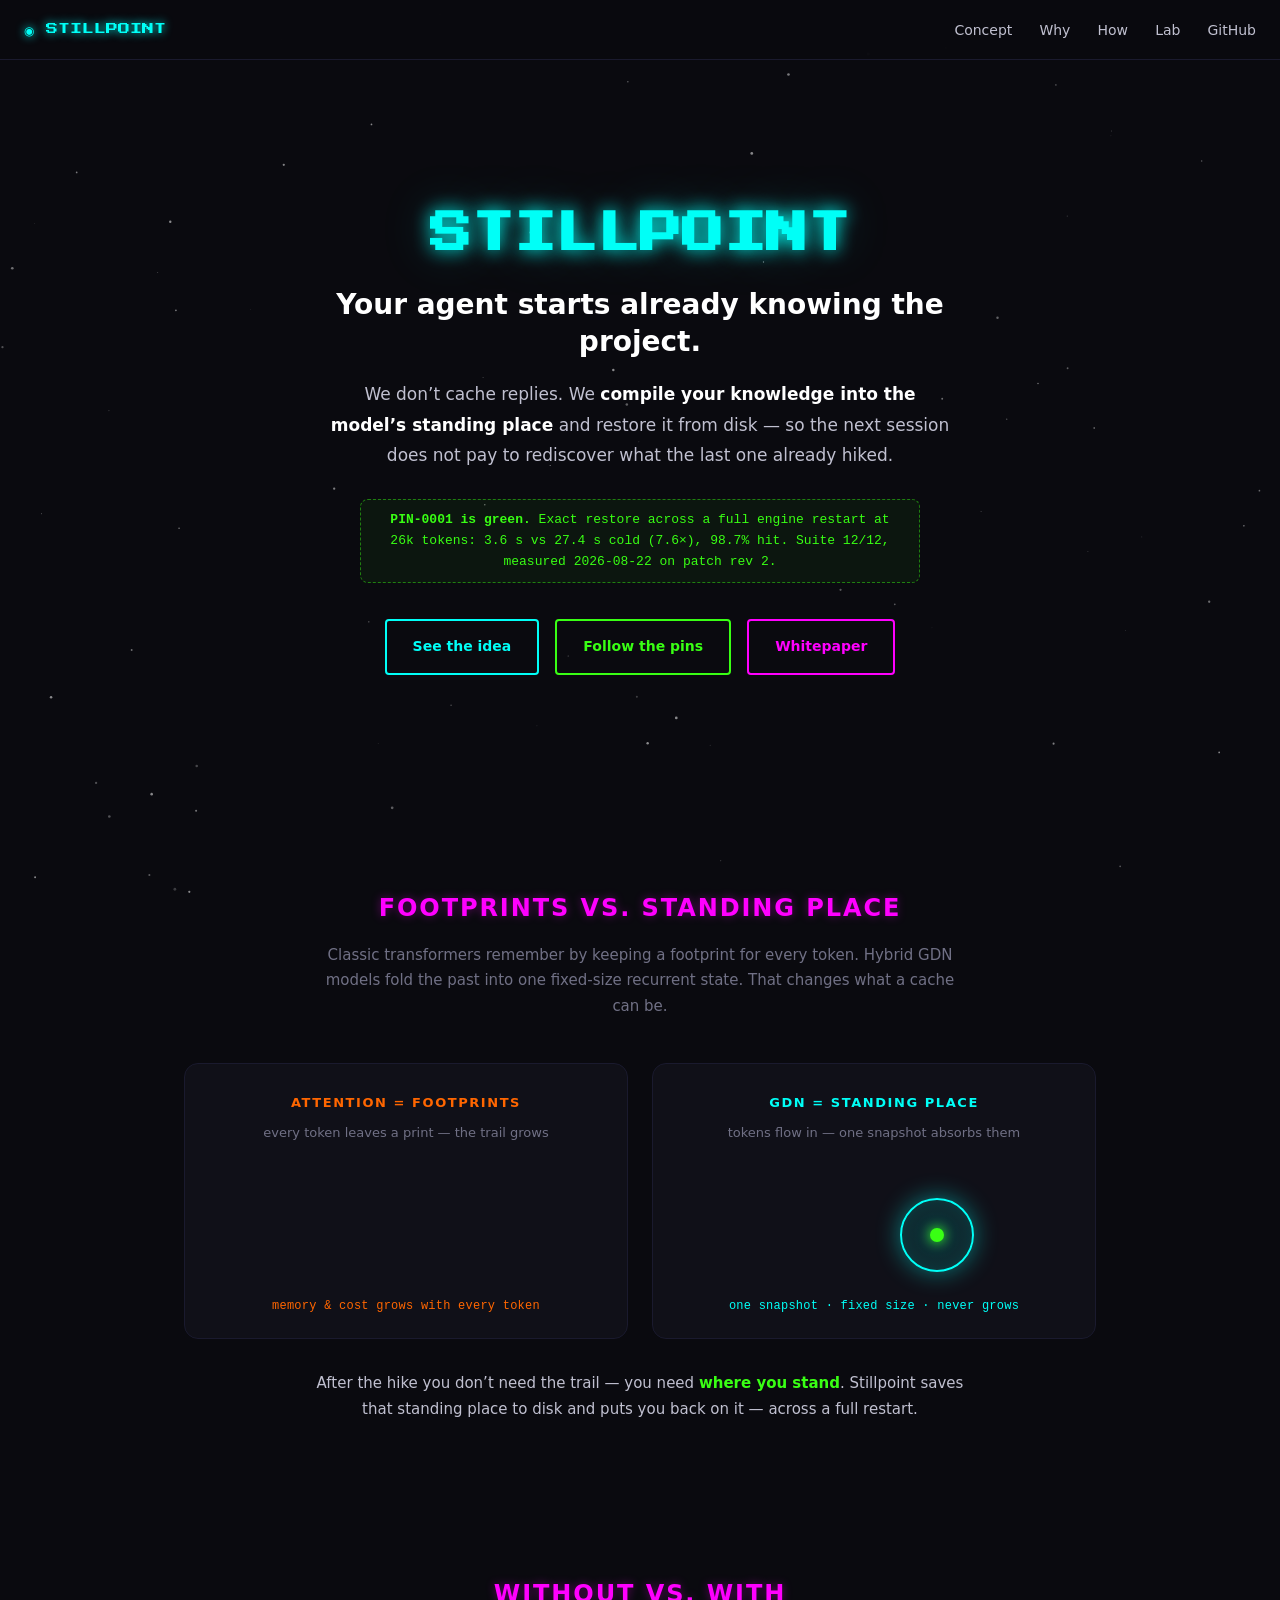
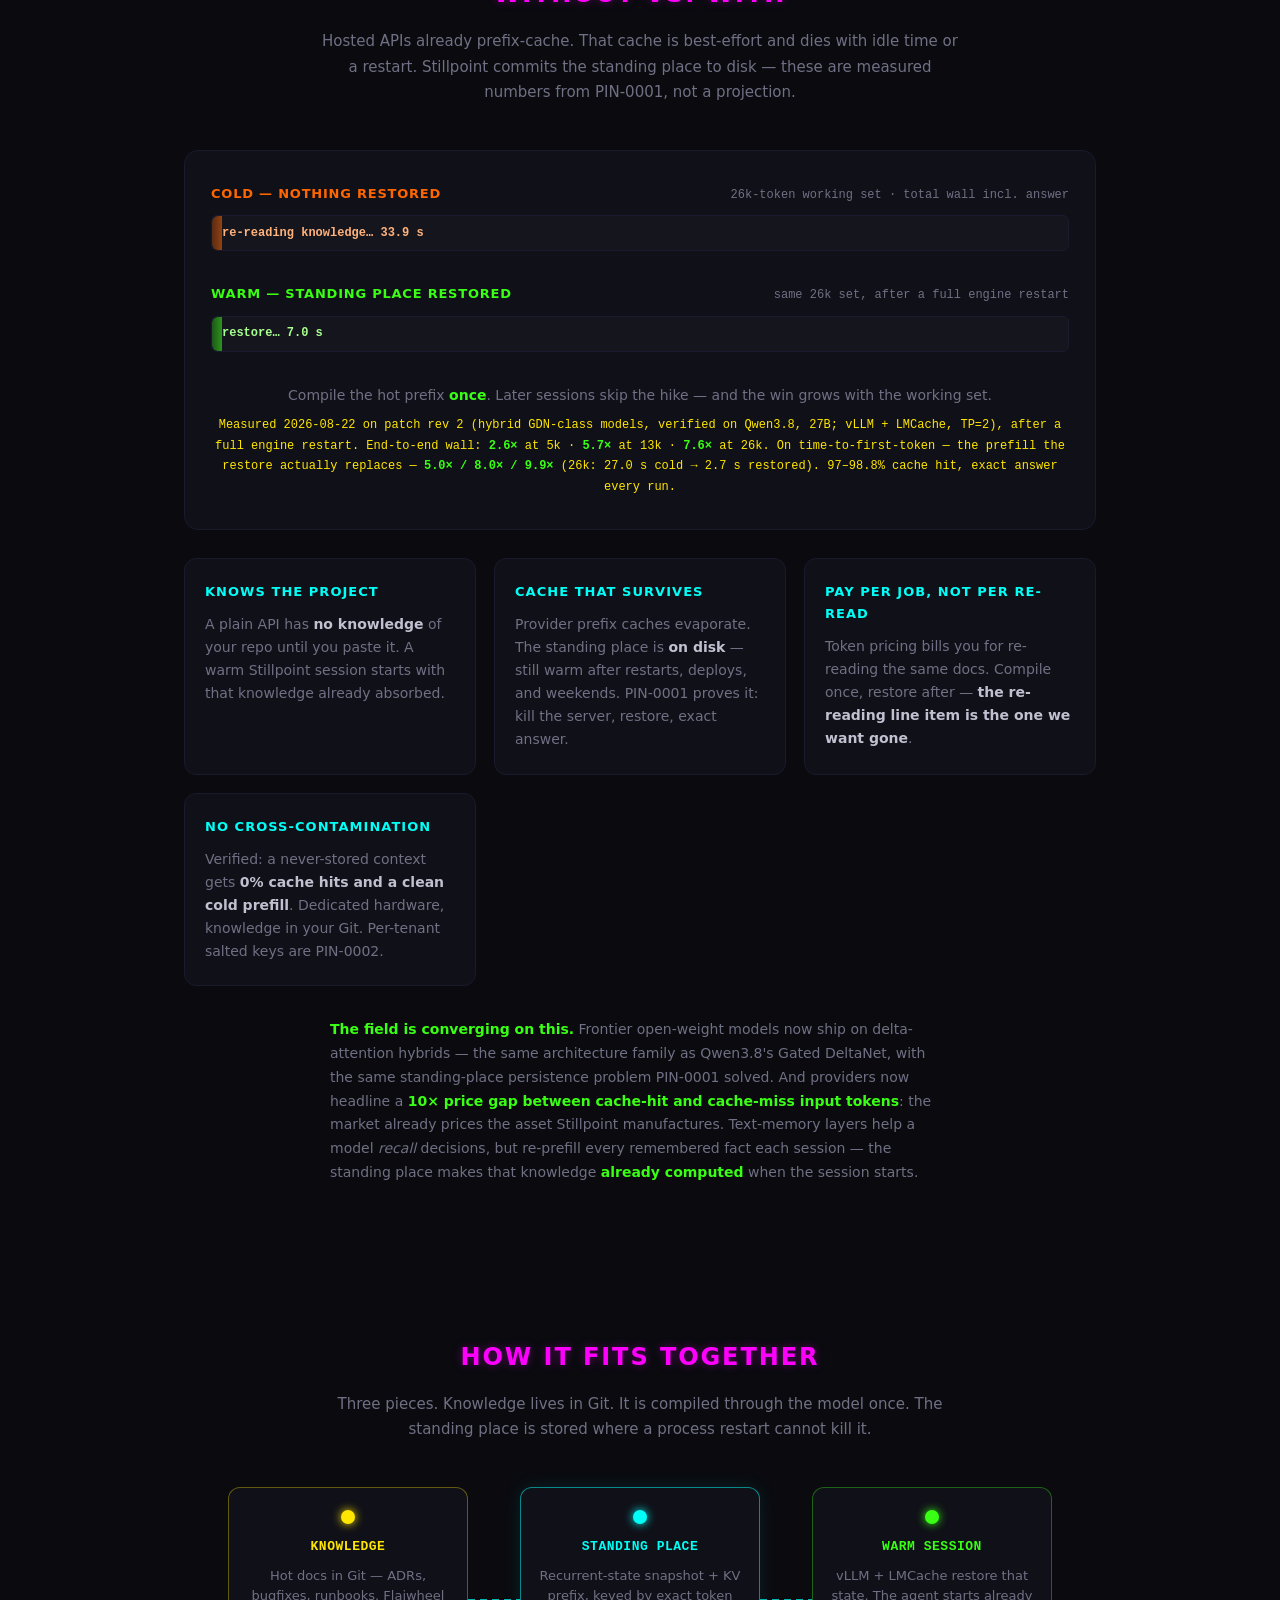
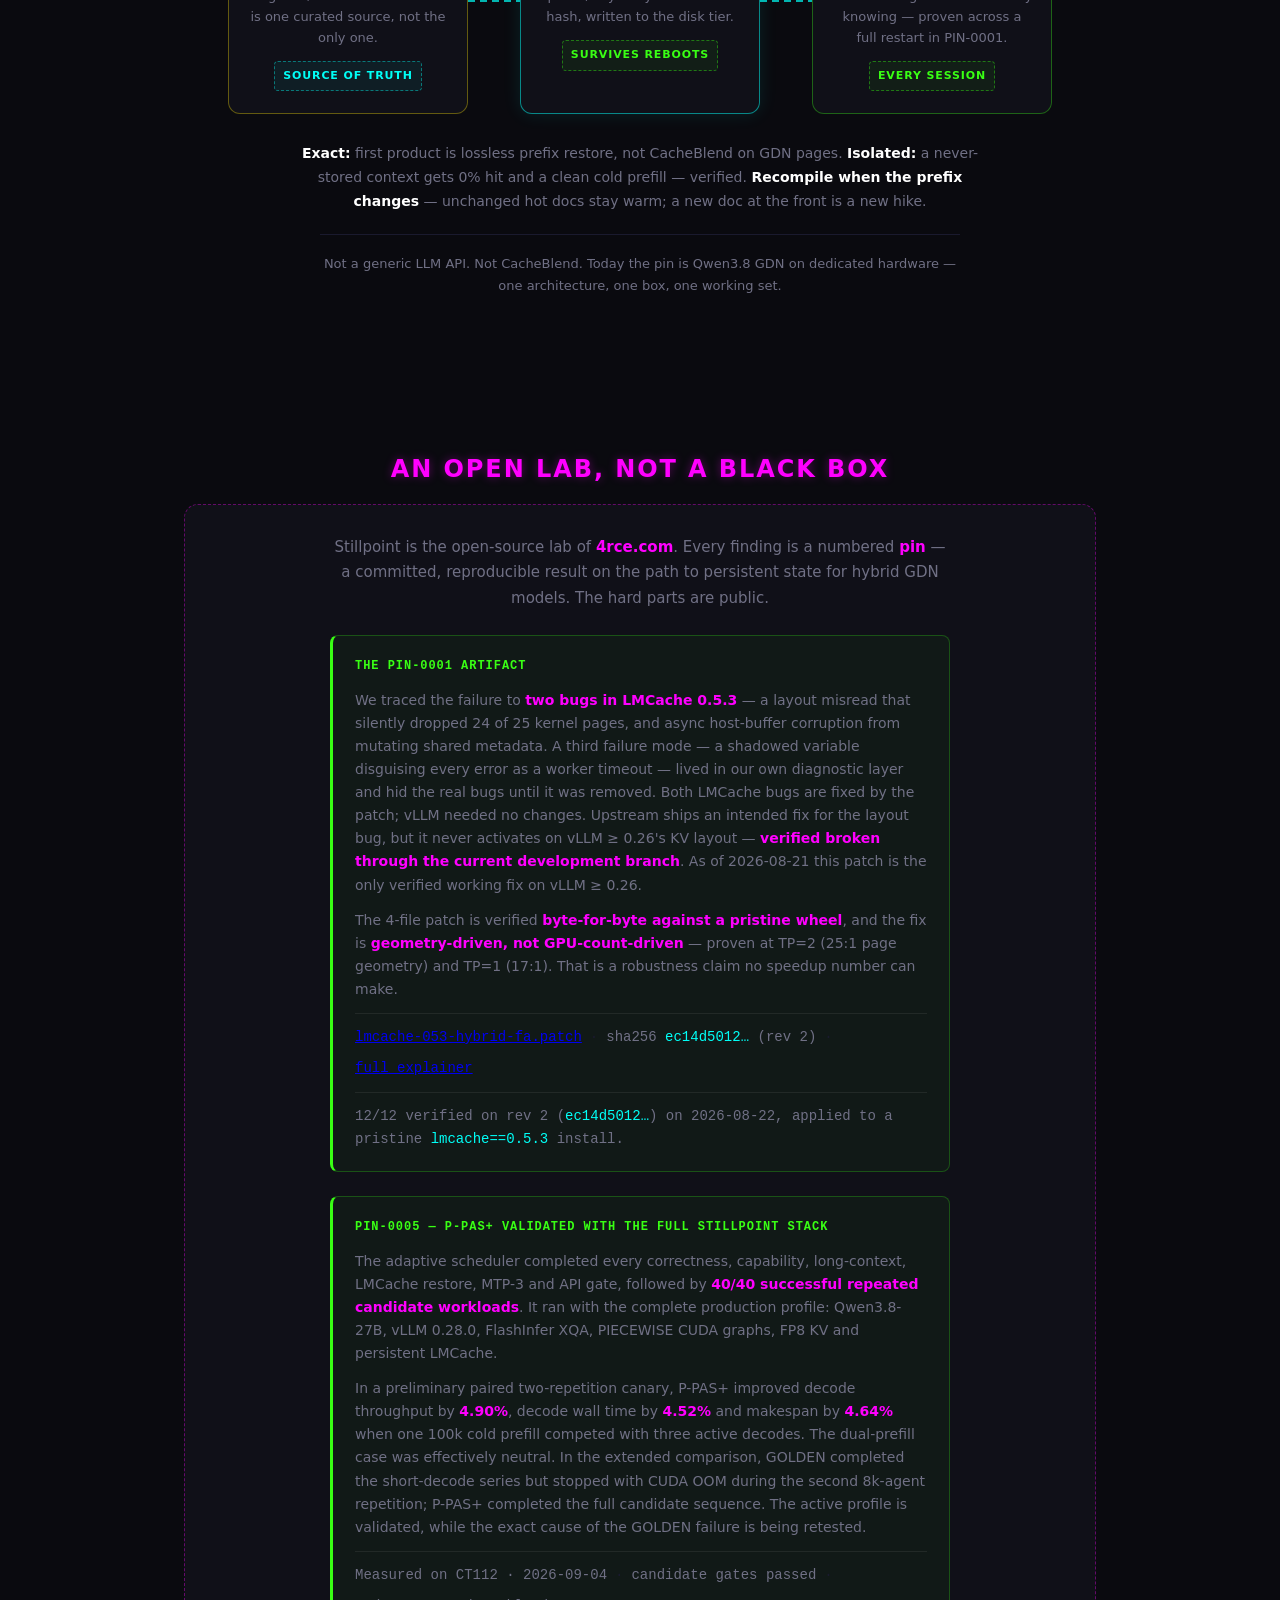
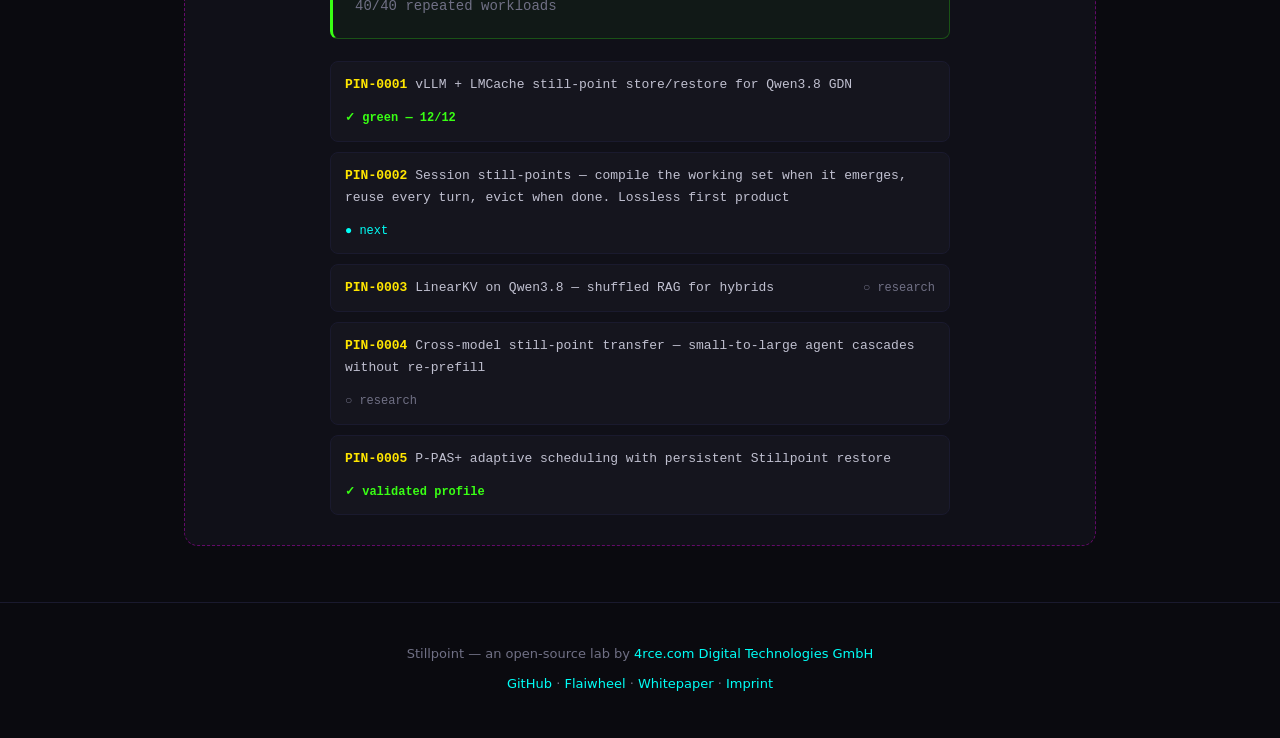
==== index.html @ 7271a684 "site: publish PIN-0005 validation Co-authored-by: Cursor <cursoragent@cursor.com>" ====
<!DOCTYPE html>
<html lang="en">
<head>
    <meta charset="UTF-8">
    <meta name="viewport" content="width=device-width, initial-scale=1.0">
    <title>Stillpoint — Compile Knowledge Into the Model's Standing Place</title>
    <meta name="description" content="Open lab: compile project knowledge into the recurrent state of a hybrid GDN model and restore it from disk. PIN-0001 is green — persistent restore across a full vLLM restart, 98.8% hit, up to 7.6x faster than cold prefill. Apache-2, by 4rce.com.">
    <meta name="keywords" content="Stillpoint, GDN, Gated DeltaNet, Qwen3.8, LMCache, vLLM, persistent KV cache, prefix cache, LinearKV, hybrid LLM, recurrent state, AI agent memory, Flaiwheel">
    <meta name="author" content="4rce.com Digital Technologies GmbH">
    <meta name="robots" content="index, follow">
    <link rel="canonical" href="https://stillpointlab.dev/">

    <meta property="og:type" content="website">
    <meta property="og:url" content="https://stillpointlab.dev/">
    <meta property="og:title" content="Stillpoint — The Model's Standing Place">
    <meta property="og:description" content="We don't cache replies. We compile your knowledge into the model's standing place so the agent doesn't pay to rediscover it. PIN-0001 green: persistent restore across a full restart, up to 7.6x faster than cold prefill.">
    <meta property="og:site_name" content="Stillpoint">

    <link rel="icon" type="image/svg+xml" href="data:image/svg+xml,<svg xmlns=%22http://www.w3.org/2000/svg%22 viewBox=%220 0 100 100%22><circle cx=%2250%22 cy=%2250%22 r=%2230%22 fill=%22none%22 stroke=%22%2300fff7%22 stroke-width=%226%22/><circle cx=%2250%22 cy=%2250%22 r=%228%22 fill=%22%2339ff14%22/></svg>">

    <style>
        @font-face {
            font-family: 'Press Start 2P';
            src: url('fonts/PressStart2P-Regular.ttf') format('truetype');
            font-display: swap;
            font-weight: 400;
            font-style: normal;
        }

        *, *::before, *::after { margin: 0; padding: 0; box-sizing: border-box; }

        :root {
            --neon-green: #39ff14;
            --neon-cyan: #00fff7;
            --neon-magenta: #ff00ff;
            --neon-yellow: #ffe600;
            --neon-orange: #ff6600;
            --dark: #0a0a0f;
            --dark-card: #101018;
            --border: #1a1a2e;
            --text: #c0c0d0;
            --text-dim: #707085;
            --pixel: 'Press Start 2P', ui-monospace, 'SF Mono', Menlo, Consolas, monospace;
            --mono: ui-monospace, 'SF Mono', Menlo, Consolas, 'Courier New', monospace;
        }

        html { scroll-behavior: smooth; }

        body {
            font-family: -apple-system, BlinkMacSystemFont, 'Segoe UI', system-ui, sans-serif;
            background: var(--dark);
            color: var(--text);
            line-height: 1.7;
            overflow-x: hidden;
        }

        canvas#starfield {
            position: fixed; top: 0; left: 0; width: 100%; height: 100%;
            z-index: 0; pointer-events: none;
        }
        .content { position: relative; z-index: 2; }

        nav {
            position: fixed; top: 0; left: 0; right: 0; z-index: 100;
            padding: 16px 24px;
            background: rgba(10, 10, 15, 0.92);
            backdrop-filter: blur(12px);
            border-bottom: 1px solid var(--border);
            display: flex; align-items: center; justify-content: space-between;
        }
        nav .logo {
            font-family: var(--pixel); font-size: 12px;
            color: var(--neon-cyan);
            text-shadow: 0 0 10px var(--neon-cyan);
            text-decoration: none;
        }
        nav .links a {
            color: var(--text); text-decoration: none; font-size: 14px;
            margin-left: 22px; transition: color 0.2s;
        }
        nav .links a:hover { color: var(--neon-green); }
        @media (max-width: 720px) {
            nav { padding: 14px 16px; }
            nav .links a { margin-left: 12px; font-size: 13px; }
        }

        section { padding: 96px 24px 56px; max-width: 960px; margin: 0 auto; }

        .hero {
            text-align: center; padding-top: 160px; padding-bottom: 72px;
            min-height: 88vh; display: flex; flex-direction: column;
            align-items: center; justify-content: center;
        }
        .hero h1 {
            font-family: var(--pixel); font-size: clamp(22px, 5vw, 42px);
            color: var(--neon-cyan);
            text-shadow: 0 0 18px var(--neon-cyan), 0 0 50px rgba(0, 255, 247, 0.25);
            margin-bottom: 22px; line-height: 1.4;
        }
        .hero .tagline {
            font-size: clamp(20px, 3vw, 28px);
            color: #fff; font-weight: 600;
            margin-bottom: 18px; max-width: 640px; line-height: 1.35;
        }
        .hero .sub {
            font-size: 17px; color: var(--text); max-width: 620px;
            margin-bottom: 28px; line-height: 1.8;
        }
        .hero .sub strong { color: #fff; }

        .status-pill {
            font-family: var(--mono); font-size: 13px;
            color: var(--neon-yellow);
            border: 1px dashed rgba(255, 230, 0, 0.45);
            background: rgba(255, 230, 0, 0.05);
            border-radius: 8px;
            padding: 10px 16px;
            margin-bottom: 36px;
            max-width: 560px;
            line-height: 1.6;
        }
        .status-pill strong { color: var(--neon-yellow); }
        .status-pill.green {
            color: var(--neon-green);
            border-color: rgba(57, 255, 20, 0.45);
            background: rgba(57, 255, 20, 0.05);
        }
        .status-pill.green strong { color: var(--neon-green); }

        .cta-row { display: flex; gap: 16px; flex-wrap: wrap; justify-content: center; }
        .btn {
            font-size: 14px; font-weight: 600; padding: 14px 26px;
            border: 2px solid var(--neon-cyan); background: transparent;
            color: var(--neon-cyan); cursor: pointer; text-decoration: none;
            transition: all 0.2s; display: inline-block; border-radius: 4px;
        }
        .btn:hover {
            background: var(--neon-cyan); color: var(--dark);
            box-shadow: 0 0 20px var(--neon-cyan);
        }
        .btn-secondary { border-color: var(--neon-green); color: var(--neon-green); }
        .btn-secondary:hover {
            background: var(--neon-green); color: var(--dark);
            box-shadow: 0 0 20px var(--neon-green);
        }
        .btn-tertiary { border-color: var(--neon-magenta); color: var(--neon-magenta); }
        .btn-tertiary:hover {
            background: var(--neon-magenta); color: var(--dark);
            box-shadow: 0 0 20px var(--neon-magenta);
        }

        h2 {
            font-size: clamp(18px, 2.4vw, 24px);
            letter-spacing: 0.08em;
            text-transform: uppercase;
            font-weight: 700;
            color: var(--neon-magenta);
            text-shadow: 0 0 10px rgba(255, 0, 255, 0.35);
            margin-bottom: 14px; text-align: center;
        }
        .section-sub {
            text-align: center; color: var(--text-dim); font-size: 15px;
            max-width: 640px; margin: 0 auto 44px;
        }

        /* ── Diagram 1: footprints vs standing place ── */
        .metaphor-grid {
            display: grid; grid-template-columns: 1fr 1fr; gap: 24px;
        }
        @media (max-width: 820px) { .metaphor-grid { grid-template-columns: 1fr; } }

        .metaphor-card {
            background: var(--dark-card);
            border: 1px solid var(--border);
            border-radius: 14px;
            padding: 28px 24px 22px;
            display: flex; flex-direction: column; align-items: center;
            overflow: hidden;
        }
        .metaphor-card .m-title {
            font-size: 13px; font-weight: 700; letter-spacing: 0.12em;
            text-transform: uppercase;
            margin-bottom: 8px; text-align: center;
        }
        .metaphor-card.trail .m-title { color: var(--neon-orange); }
        .metaphor-card.still .m-title { color: var(--neon-cyan); }
        .metaphor-card .m-sub {
            font-size: 13px; color: var(--text-dim); margin-bottom: 22px; text-align: center;
        }
        .metaphor-stage {
            position: relative; width: 100%; height: 150px;
            display: flex; align-items: center; justify-content: center;
        }

        .trail-track {
            display: flex; gap: 12px; align-items: flex-end;
            flex-wrap: wrap; justify-content: center; max-width: 100%;
        }
        .fp {
            width: 12px; height: 12px; border-radius: 50%;
            background: var(--neon-orange);
            box-shadow: 0 0 10px var(--neon-orange);
            opacity: 0;
            animation: fp-appear 9s linear infinite;
            flex: 0 0 auto;
        }
        .fp:nth-child(odd) { transform: translateY(-9px); }
        @keyframes fp-appear {
            0% { opacity: 0; }
            6% { opacity: 1; }
            92% { opacity: 1; }
            100% { opacity: 0; }
        }
        .trail-cost, .still-cost {
            position: absolute; bottom: 0; left: 0; right: 0;
            text-align: center; font-family: var(--mono); font-size: 12px;
            letter-spacing: 0.02em;
        }
        .trail-cost { color: var(--neon-orange); }
        .still-cost { color: var(--neon-cyan); }
        .trail-cost .grow {
            display: inline-block;
            animation: cost-blink 1.4s steps(2) infinite;
        }
        @keyframes cost-blink { 50% { opacity: 0.35; } }

        .still-stage { position: relative; width: 100%; height: 150px; }
        .still-core {
            position: absolute; top: 46%; left: 66%;
            width: 74px; height: 74px; margin: -37px 0 0 -37px;
            border-radius: 50%;
            border: 2px solid var(--neon-cyan);
            background: radial-gradient(circle, rgba(0,255,247,0.22) 0%, rgba(0,255,247,0.04) 70%);
            box-shadow: 0 0 24px rgba(0,255,247,0.45), inset 0 0 18px rgba(0,255,247,0.22);
            animation: core-pulse 2.8s ease-in-out infinite;
        }
        .still-core::after {
            content: ''; position: absolute; top: 50%; left: 50%;
            width: 14px; height: 14px; margin: -7px 0 0 -7px; border-radius: 50%;
            background: var(--neon-green);
            box-shadow: 0 0 12px var(--neon-green);
        }
        @keyframes core-pulse {
            0%, 100% { box-shadow: 0 0 20px rgba(0,255,247,0.4), inset 0 0 16px rgba(0,255,247,0.2); }
            50% { box-shadow: 0 0 34px rgba(0,255,247,0.75), inset 0 0 24px rgba(0,255,247,0.35); }
        }
        .tok {
            position: absolute; top: 50%; left: 4%;
            width: 9px; height: 9px; margin-top: -5px; border-radius: 50%;
            background: var(--neon-yellow);
            box-shadow: 0 0 8px var(--neon-yellow);
            opacity: 0;
            animation: tok-fly 3.2s linear infinite;
        }
        .tok:nth-child(2) { animation-delay: 0.8s; top: 34%; }
        .tok:nth-child(3) { animation-delay: 1.6s; top: 64%; }
        .tok:nth-child(4) { animation-delay: 2.4s; top: 48%; }
        @keyframes tok-fly {
            0%   { opacity: 0; left: 4%; }
            10%  { opacity: 1; }
            72%  { opacity: 1; left: 58%; transform: scale(1); }
            85%  { opacity: 0; left: 64%; transform: scale(0.3); }
            100% { opacity: 0; left: 64%; }
        }

        .metaphor-verdict {
            margin-top: 32px; text-align: center; font-size: 15px;
            color: var(--text); max-width: 680px; margin-left: auto; margin-right: auto;
        }
        .metaphor-verdict strong { color: var(--neon-green); }

        /* ── Diagram 2: cold vs warm ── */
        .race {
            background: var(--dark-card); border: 1px solid var(--border);
            border-radius: 14px; padding: 32px 26px;
        }
        .race-row { margin-bottom: 32px; }
        .race-label {
            font-size: 13px; font-weight: 700; letter-spacing: 0.06em;
            text-transform: uppercase; margin-bottom: 10px;
            display: flex; justify-content: space-between; align-items: baseline; gap: 12px;
            flex-wrap: wrap;
        }
        .race-label .who-cold { color: var(--neon-orange); }
        .race-label .who-warm { color: var(--neon-green); }
        .race-label .time { font-family: var(--mono); font-size: 12px; color: var(--text-dim); text-transform: none; letter-spacing: 0; font-weight: 400; }
        .race-track {
            position: relative; height: 36px; border-radius: 6px;
            background: #15151e; border: 1px solid var(--border);
            overflow: hidden;
        }
        .race-fill {
            position: absolute; top: 0; left: 0; bottom: 0;
            display: flex; align-items: center;
            font-family: var(--mono); font-size: 12px; font-weight: 700;
            white-space: nowrap; padding-left: 10px;
            border-radius: 6px 0 0 6px;
        }
        .fill-cold {
            background: linear-gradient(90deg, rgba(255,102,0,0.28), rgba(255,102,0,0.55));
            color: #ffb27a; width: 0;
            animation: cold-crawl 8s linear infinite;
        }
        @keyframes cold-crawl {
            0%   { width: 0; }
            72%  { width: 78%; }
            100% { width: 78%; }
        }
        .fill-warm {
            background: linear-gradient(90deg, rgba(57,255,20,0.28), rgba(57,255,20,0.55));
            color: #a8ff8f; width: 0;
            animation: warm-flash 8s linear infinite;
        }
        @keyframes warm-flash {
            0%  { width: 0; }
            6%  { width: 20.6%; }
            100% { width: 20.6%; }
        }
        .answer-chip {
            position: absolute; top: 50%; transform: translateY(-50%);
            font-size: 11px; font-weight: 700; letter-spacing: 0.08em;
            padding: 5px 9px; border-radius: 4px;
            opacity: 0;
        }
        .chip-cold {
            left: 80%; color: var(--neon-yellow); border: 1px solid var(--neon-yellow);
            animation: chip-cold-show 8s linear infinite;
        }
        @keyframes chip-cold-show {
            0%, 74% { opacity: 0; }
            80%, 96% { opacity: 1; }
            100% { opacity: 0; }
        }
        .chip-warm {
            left: 22.6%; color: var(--neon-yellow); border: 1px solid var(--neon-yellow);
            animation: chip-warm-show 8s linear infinite;
        }
        @keyframes chip-warm-show {
            0%, 8% { opacity: 0; }
            14%, 96% { opacity: 1; }
            100% { opacity: 0; }
        }
        .race-note {
            margin-top: 24px; text-align: center; font-size: 14px; color: var(--text-dim);
        }
        .race-note strong { color: var(--neon-green); }
        .converge-note {
            max-width: 620px; margin-left: auto; margin-right: auto; margin-top: 32px;
            text-align: left; line-height: 1.7;
        }
        .illus {
            display: block; margin-top: 8px; font-family: var(--mono); font-size: 12px;
            color: var(--neon-yellow);
        }

        /* ── 4 cards stay under why ── */
        .why-grid {
            display: grid; grid-template-columns: repeat(auto-fit, minmax(220px, 1fr));
            gap: 18px; margin-top: 28px;
        }
        .why-card {
            background: var(--dark-card); border: 1px solid var(--border);
            border-radius: 12px; padding: 22px 20px;
        }
        .why-card h3 {
            font-size: 13px; font-weight: 700; letter-spacing: 0.08em;
            text-transform: uppercase; color: var(--neon-cyan);
            margin-bottom: 10px;
        }
        .why-card p { font-size: 14px; color: var(--text-dim); line-height: 1.65; }
        .why-card p strong { color: var(--text); }

        /* ── Pipeline: 3 nodes ── */
        .pipeline {
            display: flex; align-items: stretch; justify-content: center;
            gap: 0; flex-wrap: nowrap;
        }
        @media (max-width: 800px) { .pipeline { flex-direction: column; align-items: center; } }

        .pipe-node {
            background: var(--dark-card);
            border: 1px solid var(--border);
            border-radius: 12px;
            padding: 22px 18px;
            width: 240px;
            text-align: center;
            display: flex; flex-direction: column; align-items: center;
        }
        .pipe-node .mark {
            width: 14px; height: 14px; border-radius: 50%;
            margin-bottom: 12px;
        }
        .pipe-node .name {
            font-family: var(--mono); font-weight: 700; font-size: 13px;
            letter-spacing: 0.04em; margin-bottom: 8px;
        }
        .pipe-node .desc { font-size: 13px; color: var(--text-dim); line-height: 1.6; }
        .pipe-node.n1 { border-color: rgba(255,230,0,0.35); }
        .pipe-node.n1 .name { color: var(--neon-yellow); }
        .pipe-node.n1 .mark { background: var(--neon-yellow); box-shadow: 0 0 10px var(--neon-yellow); }
        .pipe-node.n2 {
            border-color: rgba(0,255,247,0.5);
            box-shadow: 0 0 18px rgba(0,255,247,0.1);
        }
        .pipe-node.n2 .name { color: var(--neon-cyan); }
        .pipe-node.n2 .mark { background: var(--neon-cyan); box-shadow: 0 0 10px var(--neon-cyan); }
        .pipe-node.n3 { border-color: rgba(57,255,20,0.35); }
        .pipe-node.n3 .name { color: var(--neon-green); }
        .pipe-node.n3 .mark { background: var(--neon-green); box-shadow: 0 0 10px var(--neon-green); }

        .pipe-badge {
            margin-top: 12px; font-size: 11px; font-weight: 700;
            letter-spacing: 0.08em; text-transform: uppercase;
            padding: 5px 8px; border-radius: 4px;
        }
        .badge-cyan { color: var(--neon-cyan); border: 1px dashed rgba(0,255,247,0.4); background: rgba(0,255,247,0.06); }
        .badge-green { color: var(--neon-green); border: 1px dashed rgba(57,255,20,0.4); background: rgba(57,255,20,0.06); }

        .pipe-link {
            flex: 0 0 52px; align-self: center; height: 3px;
            background-image: linear-gradient(90deg, var(--neon-cyan) 55%, transparent 45%);
            background-size: 12px 3px;
            background-repeat: repeat-x;
            animation: dash-flow 1s linear infinite;
            opacity: 0.7;
        }
        @keyframes dash-flow { to { background-position: 12px center; } }
        @media (max-width: 800px) {
            .pipe-link {
                flex: 0 0 auto; width: 3px; height: 28px;
                background-image: linear-gradient(180deg, var(--neon-cyan) 55%, transparent 45%);
                background-size: 3px 12px; background-repeat: repeat-y;
                animation: dash-flow-v 1s linear infinite;
            }
            @keyframes dash-flow-v { to { background-position: center 12px; } }
        }

        .pipeline-legend {
            margin-top: 28px; text-align: center; font-size: 14px; color: var(--text-dim);
            max-width: 680px; margin-left: auto; margin-right: auto;
        }
        .pipeline-legend strong { color: #fff; }
        .not-for {
            margin-top: 20px; text-align: center; font-size: 13px; color: var(--text-dim);
            max-width: 640px; margin-left: auto; margin-right: auto;
            border-top: 1px solid var(--border); padding-top: 18px;
        }

        .lab-box {
            background: var(--dark-card); border: 1px dashed rgba(255,0,255,0.35);
            border-radius: 14px; padding: 30px 28px; text-align: center;
        }
        .lab-box p { font-size: 15px; color: var(--text-dim); max-width: 620px; margin: 0 auto 18px; }
        .lab-box p strong { color: var(--neon-magenta); }
        .pin-list {
            display: flex; flex-direction: column; gap: 10px; max-width: 620px; margin: 0 auto;
            text-align: left;
        }
        .pin-item {
            font-family: var(--mono); font-size: 13px; color: var(--text);
            border: 1px solid var(--border); border-radius: 8px;
            padding: 12px 14px; background: #15151e;
            display: flex; justify-content: space-between; gap: 12px; align-items: baseline;
            flex-wrap: wrap;
        }
        .pin-item .pin-id { color: var(--neon-yellow); font-weight: 700; }
        .patch-box {
            max-width: 620px; margin: 24px auto 22px;
            padding: 20px 22px; text-align: left;
            border: 1px solid rgba(57, 255, 20, 0.25);
            border-left: 3px solid var(--neon-green);
            border-radius: 8px; background: rgba(57, 255, 20, 0.04);
        }
        .patch-head {
            font-family: var(--mono); font-size: 12px; font-weight: 700;
            letter-spacing: 0.08em; text-transform: uppercase;
            color: var(--neon-green); margin-bottom: 12px;
        }
        /* override .lab-box p centering/width — this block is left-aligned prose */
        .patch-box p {
            font-size: 14px; line-height: 1.65;
            max-width: none; margin: 0 0 12px; text-align: left;
        }
        .patch-box p:last-child { margin-bottom: 0; }
        .patch-sha {
            font-family: var(--mono); font-size: 12px; color: var(--text-dim);
            margin-top: 14px; padding-top: 12px;
            border-top: 1px solid rgba(255,255,255,0.07);
            display: flex; flex-wrap: wrap; align-items: center; gap: 8px;
        }
        .patch-sha code { color: var(--neon-cyan); }
        .patch-sha .sep { color: var(--border); }
        @media (max-width: 640px) {
            .patch-box { padding: 16px 16px; }
            .patch-sha { font-size: 11px; gap: 6px; }
        }
        .status-done { color: var(--neon-green); font-size: 12px; font-weight: 700; }
        .status-active { color: var(--neon-cyan); font-size: 12px; }
        .status-next { color: var(--text-dim); font-size: 12px; }

        footer {
            border-top: 1px solid var(--border);
            padding: 40px 24px; text-align: center;
            font-size: 13px; color: var(--text-dim);
        }
        footer a { color: var(--neon-cyan); text-decoration: none; }
        footer a:hover { text-decoration: underline; }

        @media (prefers-reduced-motion: reduce) {
            html { scroll-behavior: auto; }
            .fp { opacity: 1 !important; animation: none !important; }
            .tok { display: none !important; }
            .still-core, .trail-cost .grow, .pipe-link { animation: none !important; }
            .fill-cold { width: 78% !important; animation: none !important; }
            .fill-warm { width: 20.6% !important; animation: none !important; }
            .chip-cold, .chip-warm { opacity: 1 !important; animation: none !important; }
            canvas#starfield { display: none; }
        }
    </style>
</head>
<body>
<canvas id="starfield"></canvas>

<div class="content">
    <nav>
        <a class="logo" href="index.html">◉ STILLPOINT</a>
        <div class="links">
            <a href="#concept">Concept</a>
            <a href="#why">Why</a>
            <a href="#how">How</a>
            <a href="#lab">Lab</a>
            <a href="https://github.com/dl4rce/lmcache-hybrid-gdn-restore-fix">GitHub</a>
        </div>
    </nav>

    <section class="hero">
        <h1>STILLPOINT</h1>
        <p class="tagline">Your agent starts already knowing the project.</p>
        <p class="sub">
            We don’t cache replies. We <strong>compile your knowledge into the model’s
            standing place</strong> and restore it from disk — so the next session
            does not pay to rediscover what the last one already hiked.
        </p>
        <p class="status-pill green">
            <strong>PIN-0001 is green.</strong> Exact restore across a full engine restart at 26k tokens:
            3.6&nbsp;s vs 27.4&nbsp;s cold (7.6×), 98.7% hit. Suite 12/12, measured 2026-08-22 on patch rev 2.
        </p>
        <div class="cta-row">
            <a class="btn" href="#concept">See the idea</a>
            <a class="btn btn-secondary" href="#lab">Follow the pins</a>
            <a class="btn btn-tertiary" href="whitepaper.html">Whitepaper</a>
        </div>
    </section>

    <section id="concept">
        <h2>Footprints vs. standing place</h2>
        <p class="section-sub">
            Classic transformers remember by keeping a footprint for every token.
            Hybrid GDN models fold the past into one fixed-size recurrent state.
            That changes what a cache can be.
        </p>

        <div class="metaphor-grid">
            <div class="metaphor-card trail">
                <div class="m-title">Attention = footprints</div>
                <div class="m-sub">every token leaves a print — the trail grows</div>
                <div class="metaphor-stage">
                    <div class="trail-track">
                        <span class="fp" style="animation-delay: 0.0s"></span>
                        <span class="fp" style="animation-delay: 0.7s"></span>
                        <span class="fp" style="animation-delay: 1.4s"></span>
                        <span class="fp" style="animation-delay: 2.1s"></span>
                        <span class="fp" style="animation-delay: 2.8s"></span>
                        <span class="fp" style="animation-delay: 3.5s"></span>
                        <span class="fp" style="animation-delay: 4.2s"></span>
                        <span class="fp" style="animation-delay: 4.9s"></span>
                        <span class="fp" style="animation-delay: 5.6s"></span>
                        <span class="fp" style="animation-delay: 6.3s"></span>
                    </div>
                    <div class="trail-cost">memory &amp; cost <span class="grow">grows with every token</span></div>
                </div>
            </div>

            <div class="metaphor-card still">
                <div class="m-title">GDN = standing place</div>
                <div class="m-sub">tokens flow in — one snapshot absorbs them</div>
                <div class="metaphor-stage still-stage">
                    <span class="tok"></span>
                    <span class="tok"></span>
                    <span class="tok"></span>
                    <span class="tok"></span>
                    <div class="still-core"></div>
                    <div class="still-cost">one snapshot · fixed size · never grows</div>
                </div>
            </div>
        </div>

        <p class="metaphor-verdict">
            After the hike you don’t need the trail — you need <strong>where you stand</strong>.
            Stillpoint saves that standing place to disk and puts you back on it — across a full restart.
        </p>
    </section>

    <section id="why">
        <h2>Without vs. with</h2>
        <p class="section-sub">
            Hosted APIs already prefix-cache. That cache is best-effort and dies with idle time
            or a restart. Stillpoint commits the standing place to disk — these are measured
            numbers from PIN-0001, not a projection.
        </p>

        <div class="race">
            <div class="race-row">
                <div class="race-label">
                    <span class="who-cold">Cold — nothing restored</span>
                    <span class="time">26k-token working set · total wall incl. answer</span>
                </div>
                <div class="race-track">
                    <div class="race-fill fill-cold">re-reading knowledge… 33.9 s</div>
                    <div class="answer-chip chip-cold">ANSWER</div>
                </div>
            </div>

            <div class="race-row">
                <div class="race-label">
                    <span class="who-warm">Warm — standing place restored</span>
                    <span class="time">same 26k set, after a full engine restart</span>
                </div>
                <div class="race-track">
                    <div class="race-fill fill-warm">restore… 7.0 s</div>
                    <div class="answer-chip chip-warm">ANSWER</div>
                </div>
            </div>

            <p class="race-note">
                Compile the hot prefix <strong>once</strong>. Later sessions skip the hike —
                and the win grows with the working set.
                <span class="illus">Measured 2026-08-22 on patch rev 2 (hybrid GDN-class models, verified on Qwen3.8, 27B; vLLM + LMCache, TP=2), after a full engine restart.
                End-to-end wall: <strong>2.6×</strong> at 5k · <strong>5.7×</strong> at 13k · <strong>7.6×</strong> at 26k.
                On time-to-first-token — the prefill the restore actually replaces — <strong>5.0× / 8.0× / 9.9×</strong>
                (26k: 27.0 s cold → 2.7 s restored). 97–98.8% cache hit, exact answer every run.</span>
            </p>
        </div>

        <div class="why-grid">
            <div class="why-card">
                <h3>Knows the project</h3>
                <p>A plain API has <strong>no knowledge</strong> of your repo until you paste it. A warm Stillpoint session starts with that knowledge already absorbed.</p>
            </div>
            <div class="why-card">
                <h3>Cache that survives</h3>
                <p>Provider prefix caches evaporate. The standing place is <strong>on disk</strong> — still warm after restarts, deploys, and weekends. PIN-0001 proves it: kill the server, restore, exact answer.</p>
            </div>
            <div class="why-card">
                <h3>Pay per job, not per re-read</h3>
                <p>Token pricing bills you for re-reading the same docs. Compile once, restore after — <strong>the re-reading line item is the one we want gone</strong>.</p>
            </div>
            <div class="why-card">
                <h3>No cross-contamination</h3>
                <p>Verified: a never-stored context gets <strong>0% cache hits and a clean cold prefill</strong>. Dedicated hardware, knowledge in your Git. Per-tenant salted keys are PIN-0002.</p>
            </div>
        </div>

        <p class="race-note converge-note">
            <strong>The field is converging on this.</strong> Frontier open-weight models now ship on
            delta-attention hybrids — the same architecture family as Qwen3.8's Gated DeltaNet, with the
            same standing-place persistence problem PIN-0001 solved. And providers now headline a
            <strong>10× price gap between cache-hit and cache-miss input tokens</strong>: the market
            already prices the asset Stillpoint manufactures. Text-memory layers help a model
            <em>recall</em> decisions, but re-prefill every remembered fact each session — the standing
            place makes that knowledge <strong>already computed</strong> when the session starts.
        </p>
    </section>

    <section id="how">
        <h2>How it fits together</h2>
        <p class="section-sub">
            Three pieces. Knowledge lives in Git. It is compiled through the model once.
            The standing place is stored where a process restart cannot kill it.
        </p>

        <div class="pipeline">
            <div class="pipe-node n1">
                <div class="mark"></div>
                <div class="name">KNOWLEDGE</div>
                <div class="desc">Hot docs in Git — ADRs, bugfixes, runbooks. Flaiwheel is one curated source, not the only one.</div>
                <div class="pipe-badge badge-cyan">Source of truth</div>
            </div>
            <div class="pipe-link"></div>
            <div class="pipe-node n2">
                <div class="mark"></div>
                <div class="name">STANDING PLACE</div>
                <div class="desc">Recurrent-state snapshot + KV prefix, keyed by exact token hash, written to the disk tier.</div>
                <div class="pipe-badge badge-green">Survives reboots</div>
            </div>
            <div class="pipe-link"></div>
            <div class="pipe-node n3">
                <div class="mark"></div>
                <div class="name">WARM SESSION</div>
                <div class="desc">vLLM + LMCache restore that state. The agent starts already knowing — proven across a full restart in PIN-0001.</div>
                <div class="pipe-badge badge-green">Every session</div>
            </div>
        </div>

        <p class="pipeline-legend">
            <strong>Exact:</strong> first product is lossless prefix restore, not CacheBlend on GDN pages.
            <strong>Isolated:</strong> a never-stored context gets 0% hit and a clean cold prefill — verified.
            <strong>Recompile when the prefix changes</strong> — unchanged hot docs stay warm; a new doc at the front is a new hike.
        </p>
        <p class="not-for">
            Not a generic LLM API. Not CacheBlend. Today the pin is Qwen3.8 GDN on dedicated hardware — one architecture, one box, one working set.
        </p>
    </section>

    <section id="lab">
        <h2>An open lab, not a black box</h2>
        <div class="lab-box">
            <p>
                Stillpoint is the open-source lab of <strong>4rce.com</strong>. Every finding is a
                numbered <strong>pin</strong> — a committed, reproducible result on the path to
                persistent state for hybrid GDN models. The hard parts are public.
            </p>
            <div class="patch-box">
                <div class="patch-head">The PIN-0001 artifact</div>
                <p>
                    We traced the failure to <strong>two bugs in LMCache 0.5.3</strong> — a layout
                    misread that silently dropped 24 of 25 kernel pages, and async host-buffer
                    corruption from mutating shared metadata. A third failure mode — a shadowed
                    variable disguising every error as a worker timeout — lived in our own diagnostic
                    layer and hid the real bugs until it was removed. Both LMCache bugs are fixed by
                    the patch; vLLM needed no changes. Upstream ships an intended fix for the layout
                    bug, but it never activates on vLLM ≥ 0.26's KV layout — <strong>verified broken
                    through the current development branch</strong>. As of 2026-08-21 this patch is
                    the only verified working fix on vLLM ≥ 0.26.
                </p>
                <p>
                    The 4-file patch is verified <strong>byte-for-byte against a pristine wheel</strong>,
                    and the fix is <strong>geometry-driven, not GPU-count-driven</strong> — proven at
                    TP=2 (25:1 page geometry) and TP=1 (17:1). That is a robustness claim no speedup
                    number can make.
                </p>
                <p class="patch-sha">
                    <a href="https://github.com/dl4rce/lmcache-hybrid-gdn-restore-fix/blob/main/patches/lmcache-053-hybrid-fa.patch">lmcache-053-hybrid-fa.patch</a>
                    <span class="sep">·</span>
                    <span>sha256 <code>ec14d5012…</code> (rev 2)</span>
                    <span class="sep">·</span>
                    <a href="https://github.com/dl4rce/lmcache-hybrid-gdn-restore-fix/blob/main/EXPLAINER.md">full explainer</a>
                </p>
                <p class="patch-sha">
                    <span>12/12 verified on rev 2 (<code>ec14d5012…</code>) on 2026-08-22, applied to a pristine <code>lmcache==0.5.3</code> install.</span>
                </p>
            </div>
            <div class="patch-box">
                <div class="patch-head">PIN-0005 — P-PAS+ validated with the full Stillpoint stack</div>
                <p>
                    The adaptive scheduler completed every correctness, capability, long-context,
                    LMCache restore, MTP-3 and API gate, followed by <strong>40/40 successful repeated
                    candidate workloads</strong>. It ran with the complete production profile: Qwen3.8-27B,
                    vLLM 0.28.0, FlashInfer XQA, PIECEWISE CUDA graphs, FP8 KV and persistent LMCache.
                </p>
                <p>
                    In a preliminary paired two-repetition canary, P-PAS+ improved decode throughput by
                    <strong>4.90%</strong>, decode wall time by <strong>4.52%</strong> and makespan by
                    <strong>4.64%</strong> when one 100k cold prefill competed with three active decodes.
                    The dual-prefill case was effectively neutral. In the extended comparison, GOLDEN
                    completed the short-decode series but stopped with CUDA OOM during the second 8k-agent
                    repetition; P-PAS+ completed the full candidate sequence. The active profile is validated,
                    while the exact cause of the GOLDEN failure is being retested.
                </p>
                <p class="patch-sha">
                    <span>Measured on CT112 · 2026-09-04</span>
                    <span class="sep">·</span>
                    <span>candidate gates passed</span>
                    <span class="sep">·</span>
                    <span>40/40 repeated workloads</span>
                </p>
            </div>
            <div class="pin-list">
                <div class="pin-item">
                    <span><span class="pin-id">PIN-0001</span> vLLM + LMCache still-point store/restore for Qwen3.8 GDN</span>
                    <span class="status-done">✓ green — 12/12</span>
                </div>
                <div class="pin-item">
                    <span><span class="pin-id">PIN-0002</span> Session still-points — compile the working set when it emerges, reuse every turn, evict when done. Lossless first product</span>
                    <span class="status-active">● next</span>
                </div>
                <div class="pin-item">
                    <span><span class="pin-id">PIN-0003</span> LinearKV on Qwen3.8 — shuffled RAG for hybrids</span>
                    <span class="status-next">○ research</span>
                </div>
                <div class="pin-item">
                    <span><span class="pin-id">PIN-0004</span> Cross-model still-point transfer — small-to-large agent cascades without re-prefill</span>
                    <span class="status-next">○ research</span>
                </div>
                <div class="pin-item">
                    <span><span class="pin-id">PIN-0005</span> P-PAS+ adaptive scheduling with persistent Stillpoint restore</span>
                    <span class="status-done">✓ validated profile</span>
                </div>
            </div>
        </div>
    </section>

    <footer>
        <p>Stillpoint — an open-source lab by <a href="https://4rce.com">4rce.com Digital Technologies GmbH</a></p>
        <p style="margin-top: 8px;">
            <a href="https://github.com/dl4rce/lmcache-hybrid-gdn-restore-fix">GitHub</a> ·
            <a href="https://flaiwheel.app">Flaiwheel</a> ·
            <a href="whitepaper.html">Whitepaper</a> ·
            <a href="imprint.html">Imprint</a>
        </p>
    </footer>
</div>

<script>
    const canvas = document.getElementById('starfield');
    const ctx = canvas.getContext('2d');
    let stars = [];
    const reduce = window.matchMedia('(prefers-reduced-motion: reduce)').matches;
    function resize() {
        canvas.width = window.innerWidth;
        canvas.height = window.innerHeight;
        stars = Array.from({length: 80}, () => ({
            x: Math.random() * canvas.width,
            y: Math.random() * canvas.height,
            r: Math.random() * 1.2 + 0.2,
            s: Math.random() * 0.12 + 0.03
        }));
    }
    window.addEventListener('resize', resize);
    resize();
    if (!reduce) {
        (function draw() {
            ctx.clearRect(0, 0, canvas.width, canvas.height);
            ctx.fillStyle = '#ffffff';
            for (const st of stars) {
                ctx.globalAlpha = 0.18 + Math.abs(Math.sin(Date.now() / 1800 + st.x)) * 0.35;
                ctx.beginPath();
                ctx.arc(st.x, st.y, st.r, 0, Math.PI * 2);
                ctx.fill();
                st.y += st.s;
                if (st.y > canvas.height) st.y = 0;
            }
            ctx.globalAlpha = 1;
            requestAnimationFrame(draw);
        })();
    }
</script>
</body>
</html>
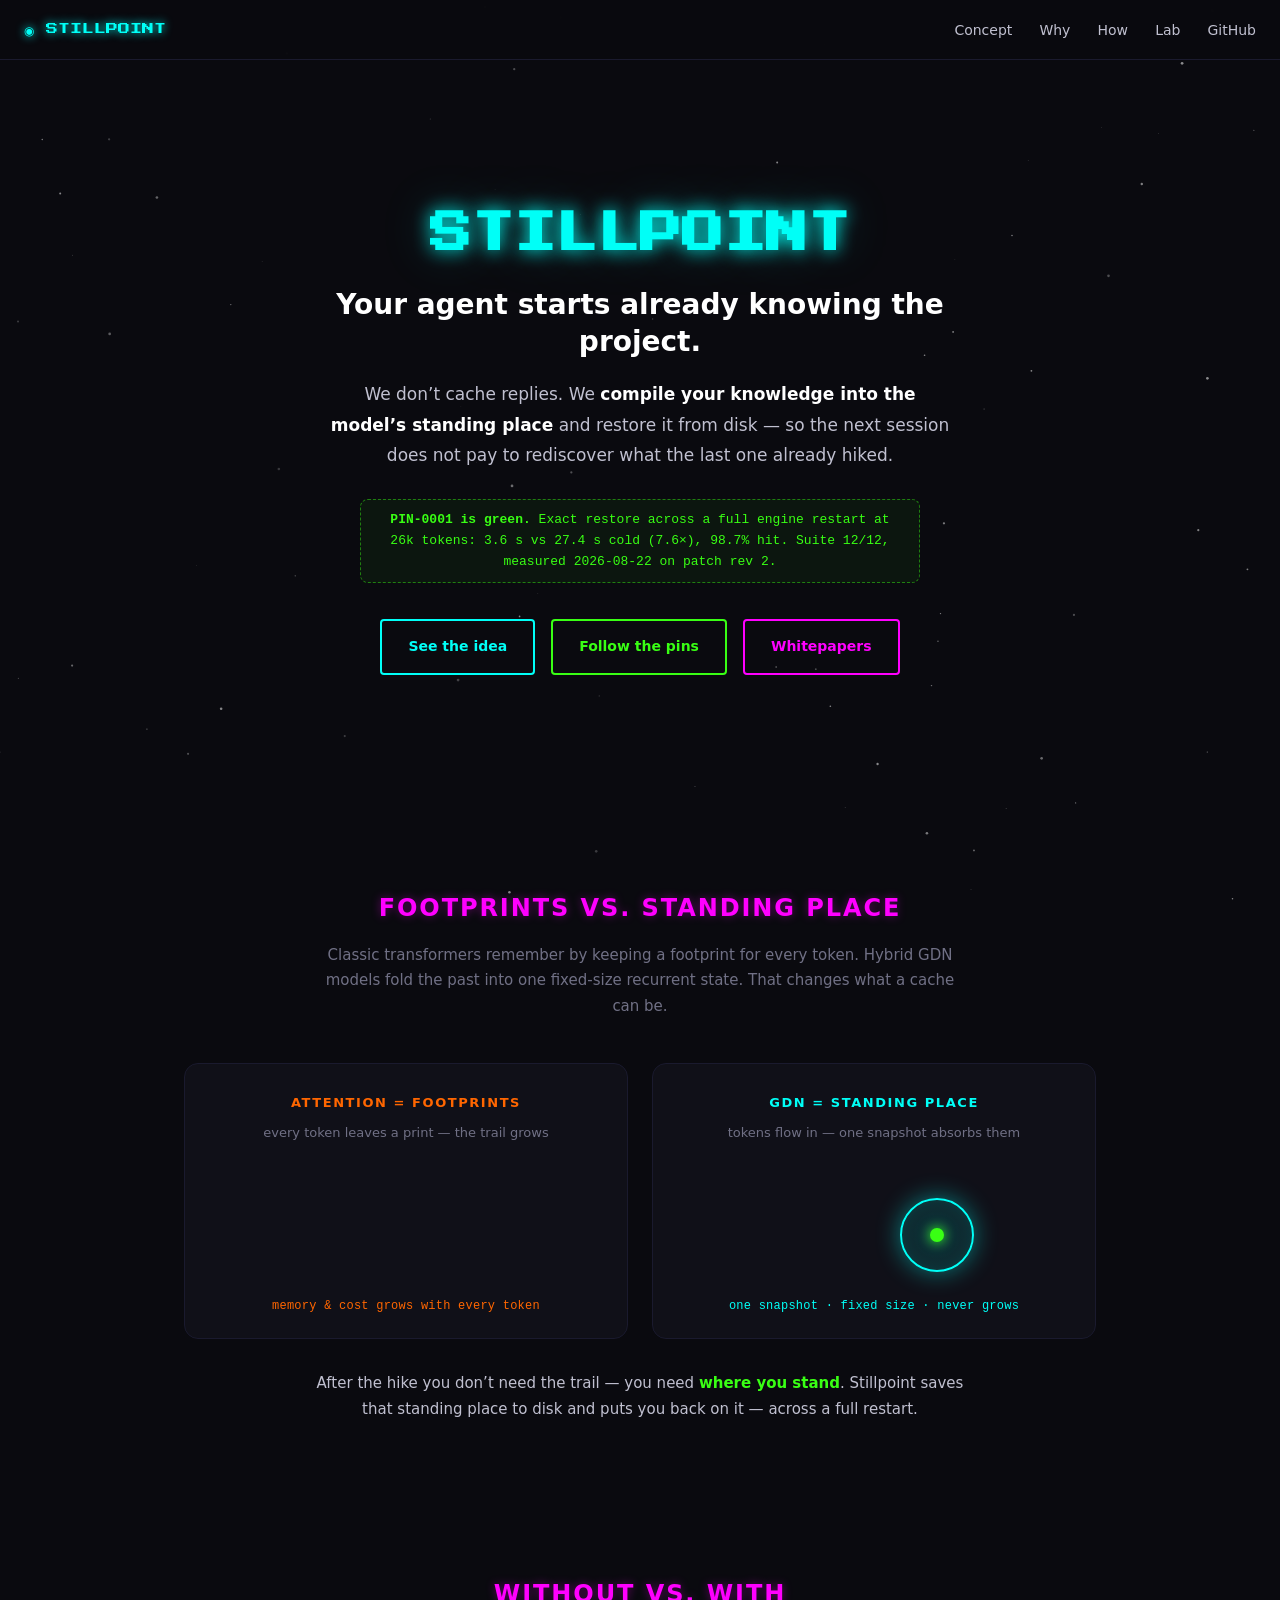
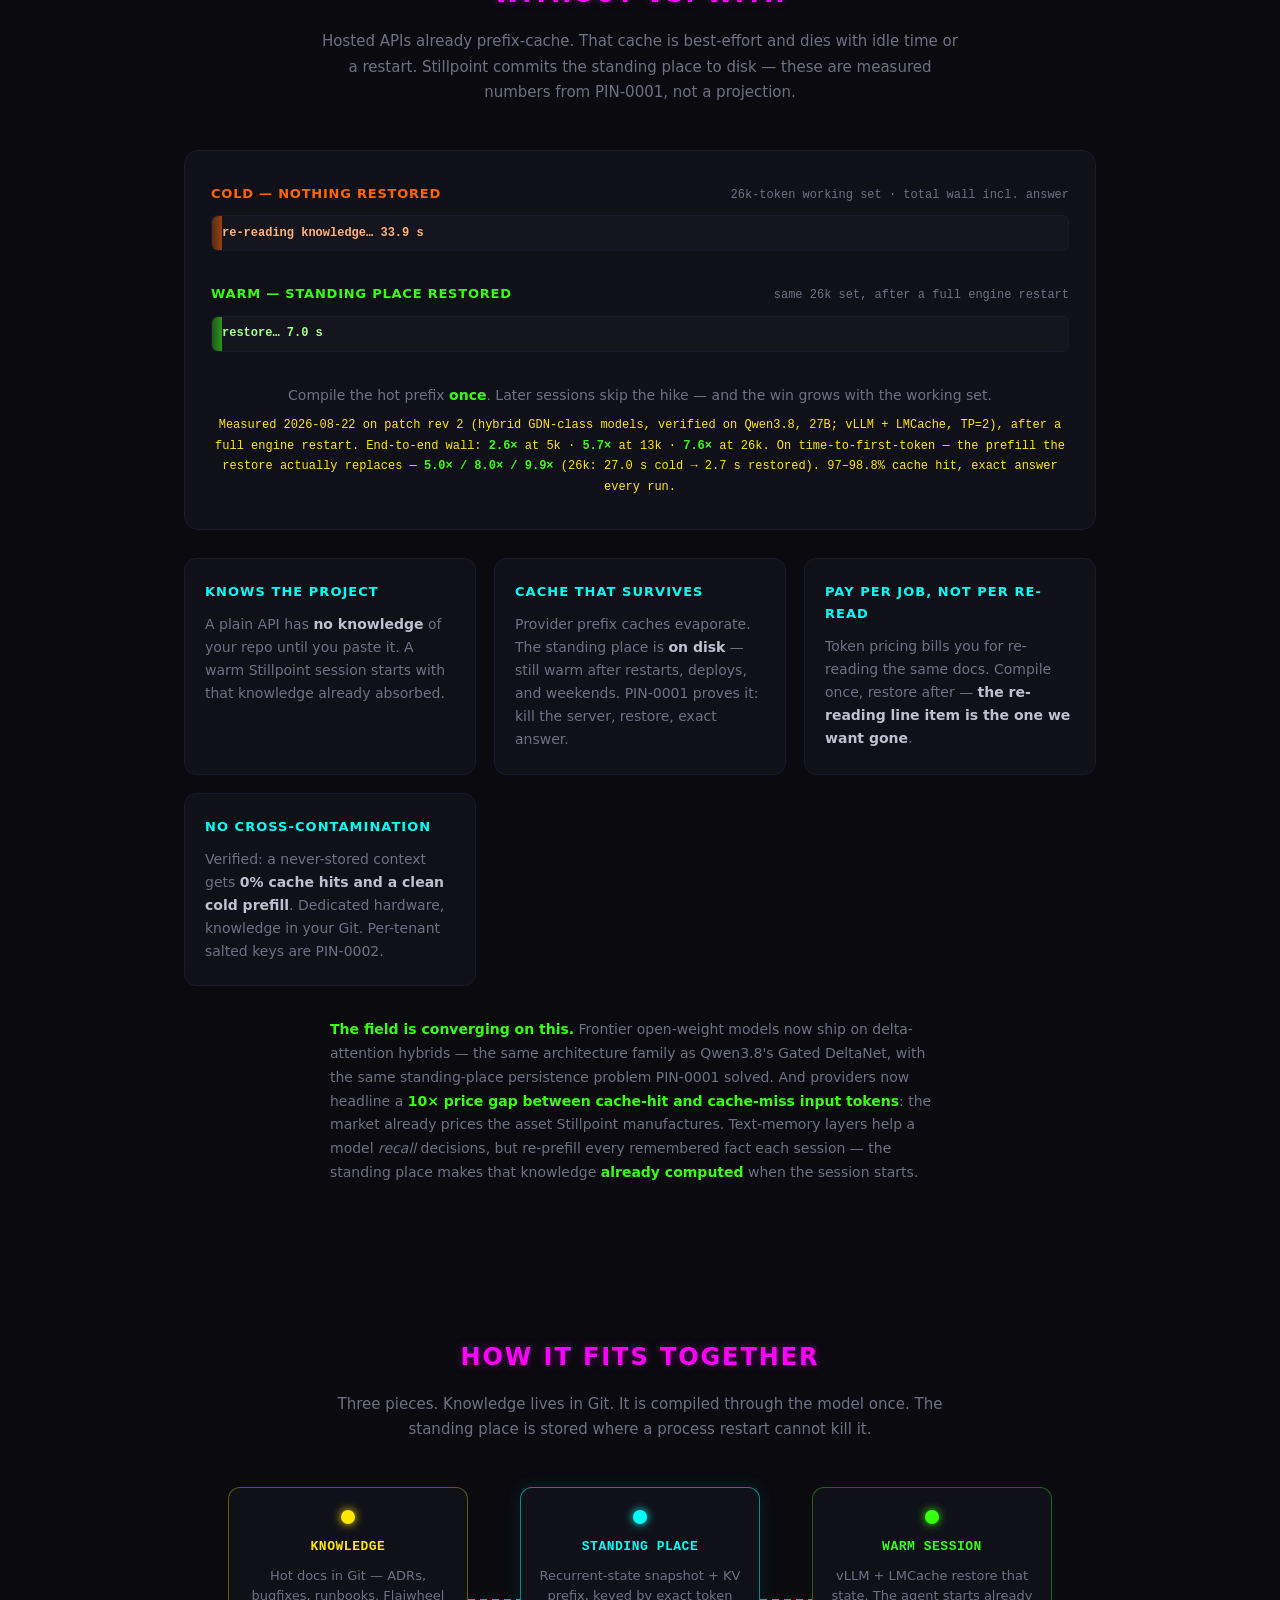
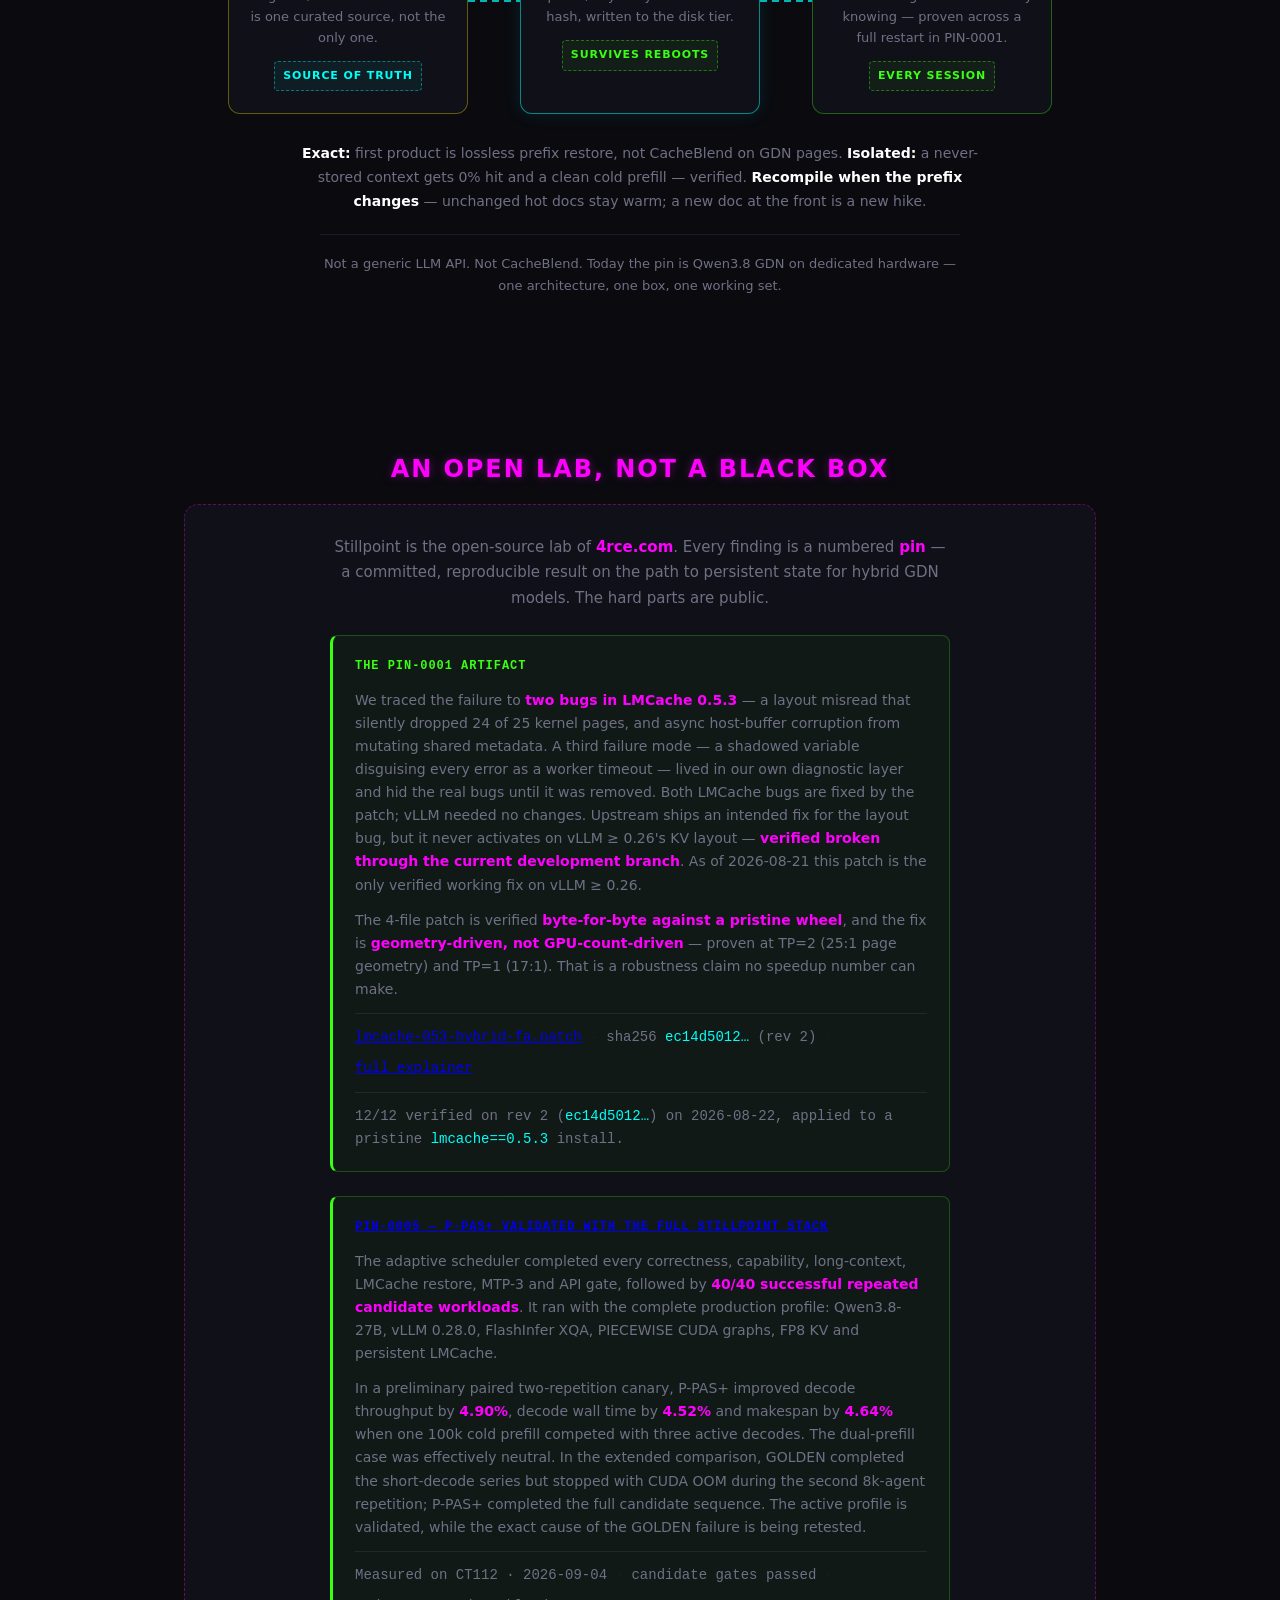
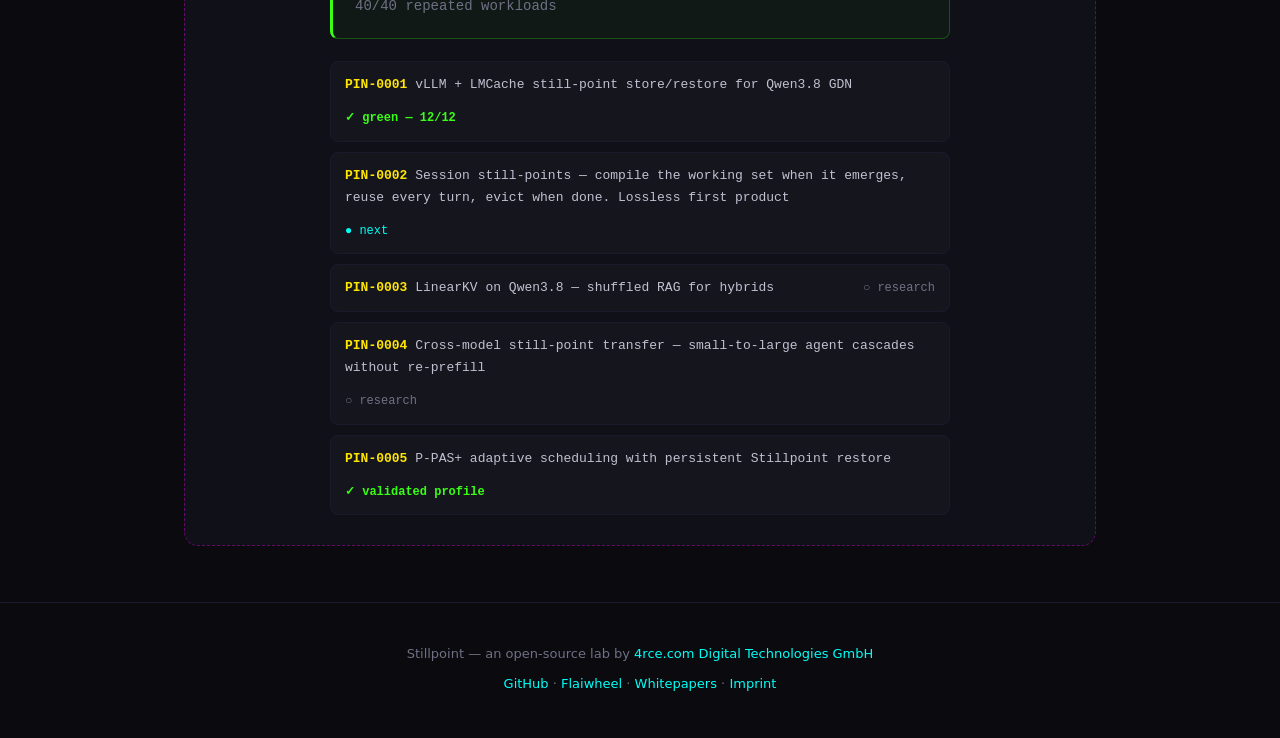
==== commit 5fca7a51: "site: add living whitepapers archive Co-authored-by: Cursor <cursoragent@cursor.com>" ====
--- a/index.html
+++ b/index.html
@@ -548,7 +548,7 @@
         <div class="cta-row">
             <a class="btn" href="#concept">See the idea</a>
             <a class="btn btn-secondary" href="#lab">Follow the pins</a>
-            <a class="btn btn-tertiary" href="whitepaper.html">Whitepaper</a>
+            <a class="btn btn-tertiary" href="whitepapers.html">Whitepapers</a>
         </div>
     </section>
 
@@ -751,7 +751,7 @@
                 </p>
             </div>
             <div class="patch-box">
-                <div class="patch-head">PIN-0005 — P-PAS+ validated with the full Stillpoint stack</div>
+                <div class="patch-head"><a href="pin-0005-ppas-plus.html">PIN-0005 — P-PAS+ validated with the full Stillpoint stack</a></div>
                 <p>
                     The adaptive scheduler completed every correctness, capability, long-context,
                     LMCache restore, MTP-3 and API gate, followed by <strong>40/40 successful repeated
@@ -805,7 +805,7 @@
         <p style="margin-top: 8px;">
             <a href="https://github.com/dl4rce/lmcache-hybrid-gdn-restore-fix">GitHub</a> ·
             <a href="https://flaiwheel.app">Flaiwheel</a> ·
-            <a href="whitepaper.html">Whitepaper</a> ·
+            <a href="whitepapers.html">Whitepapers</a> ·
             <a href="imprint.html">Imprint</a>
         </p>
     </footer>
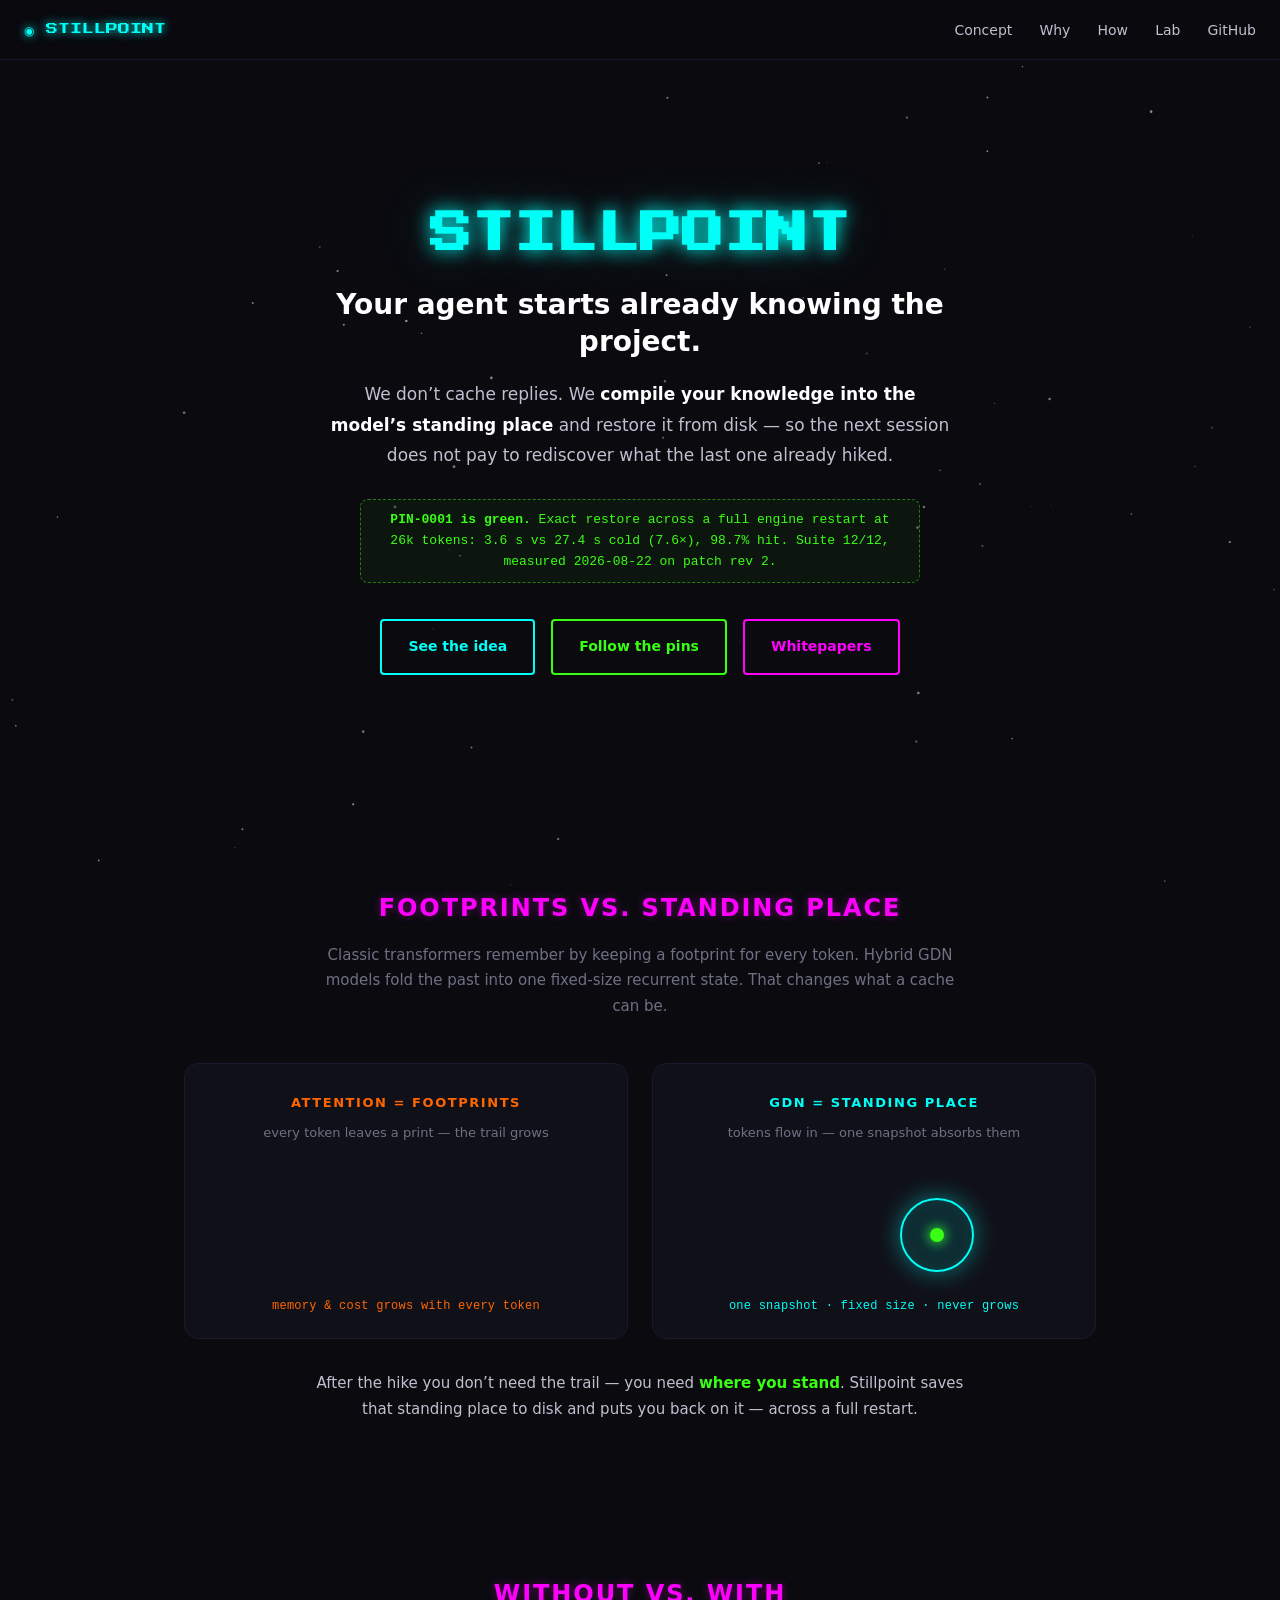
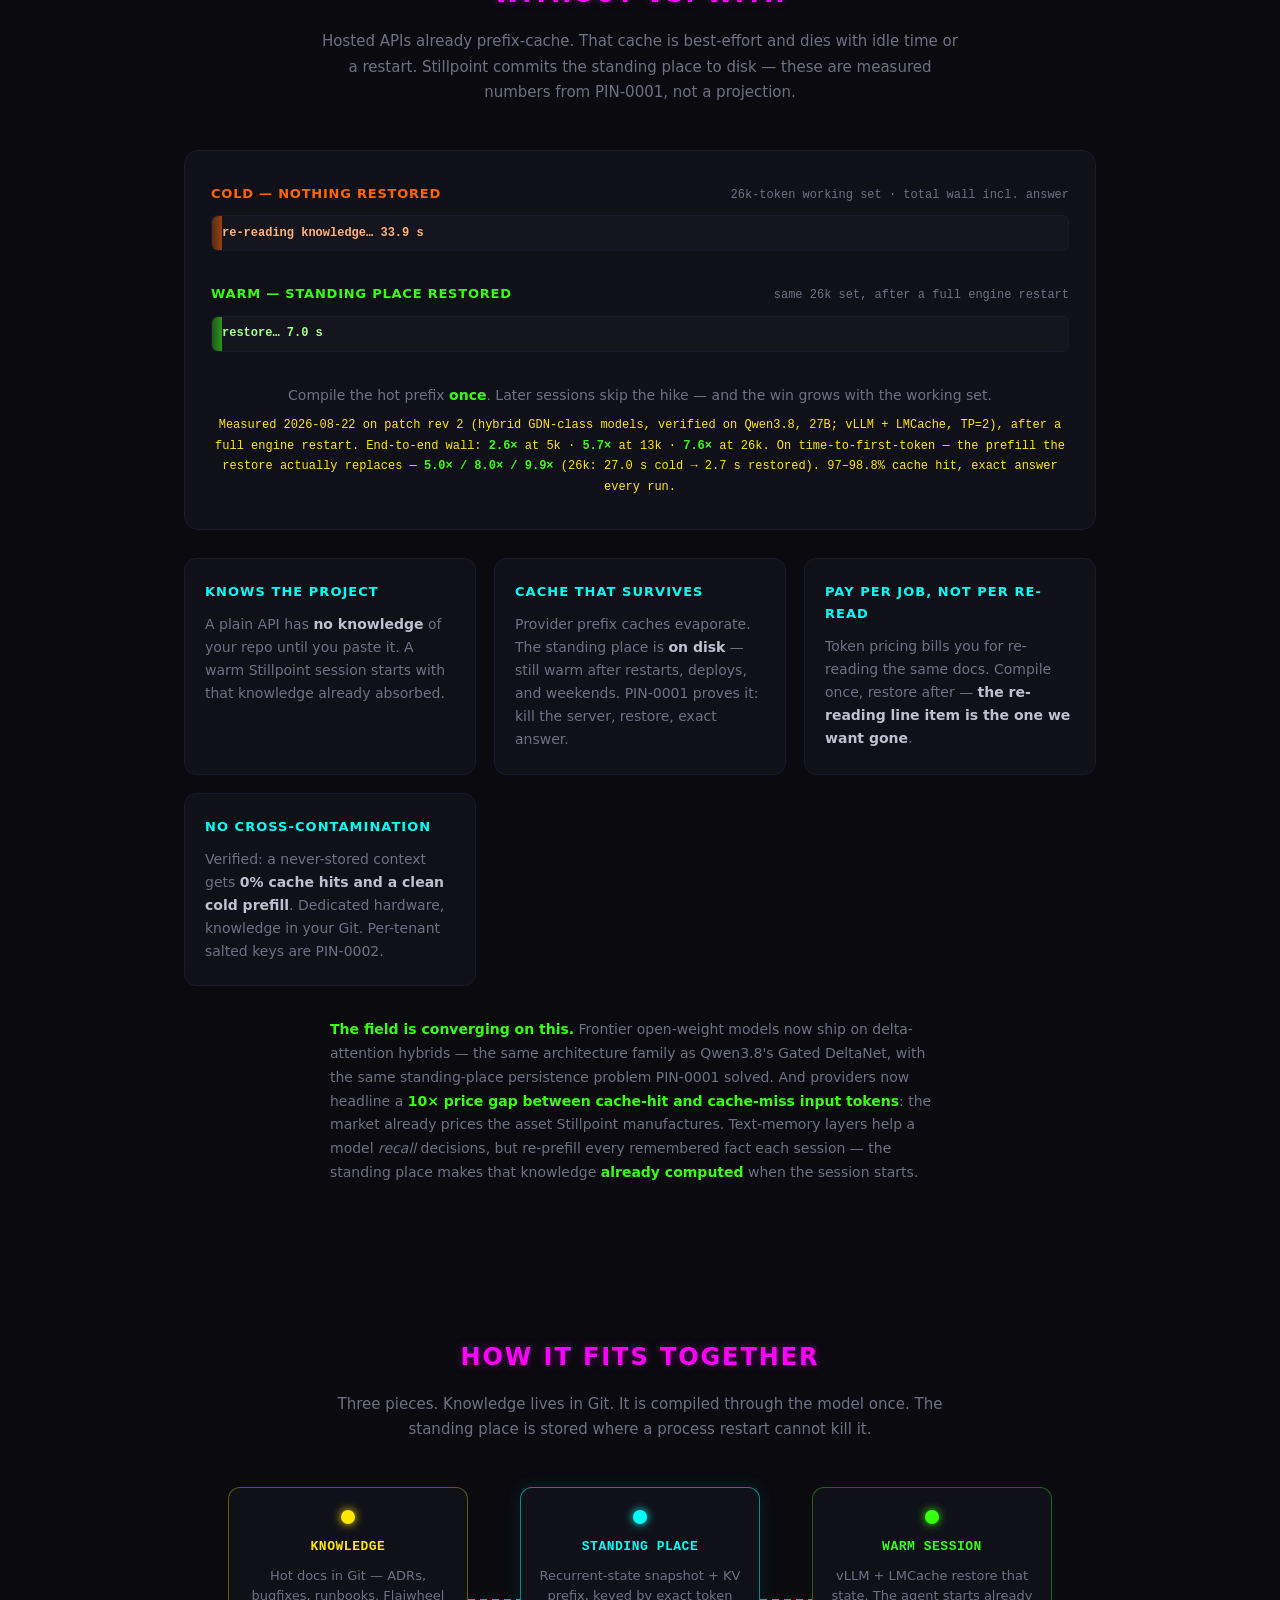
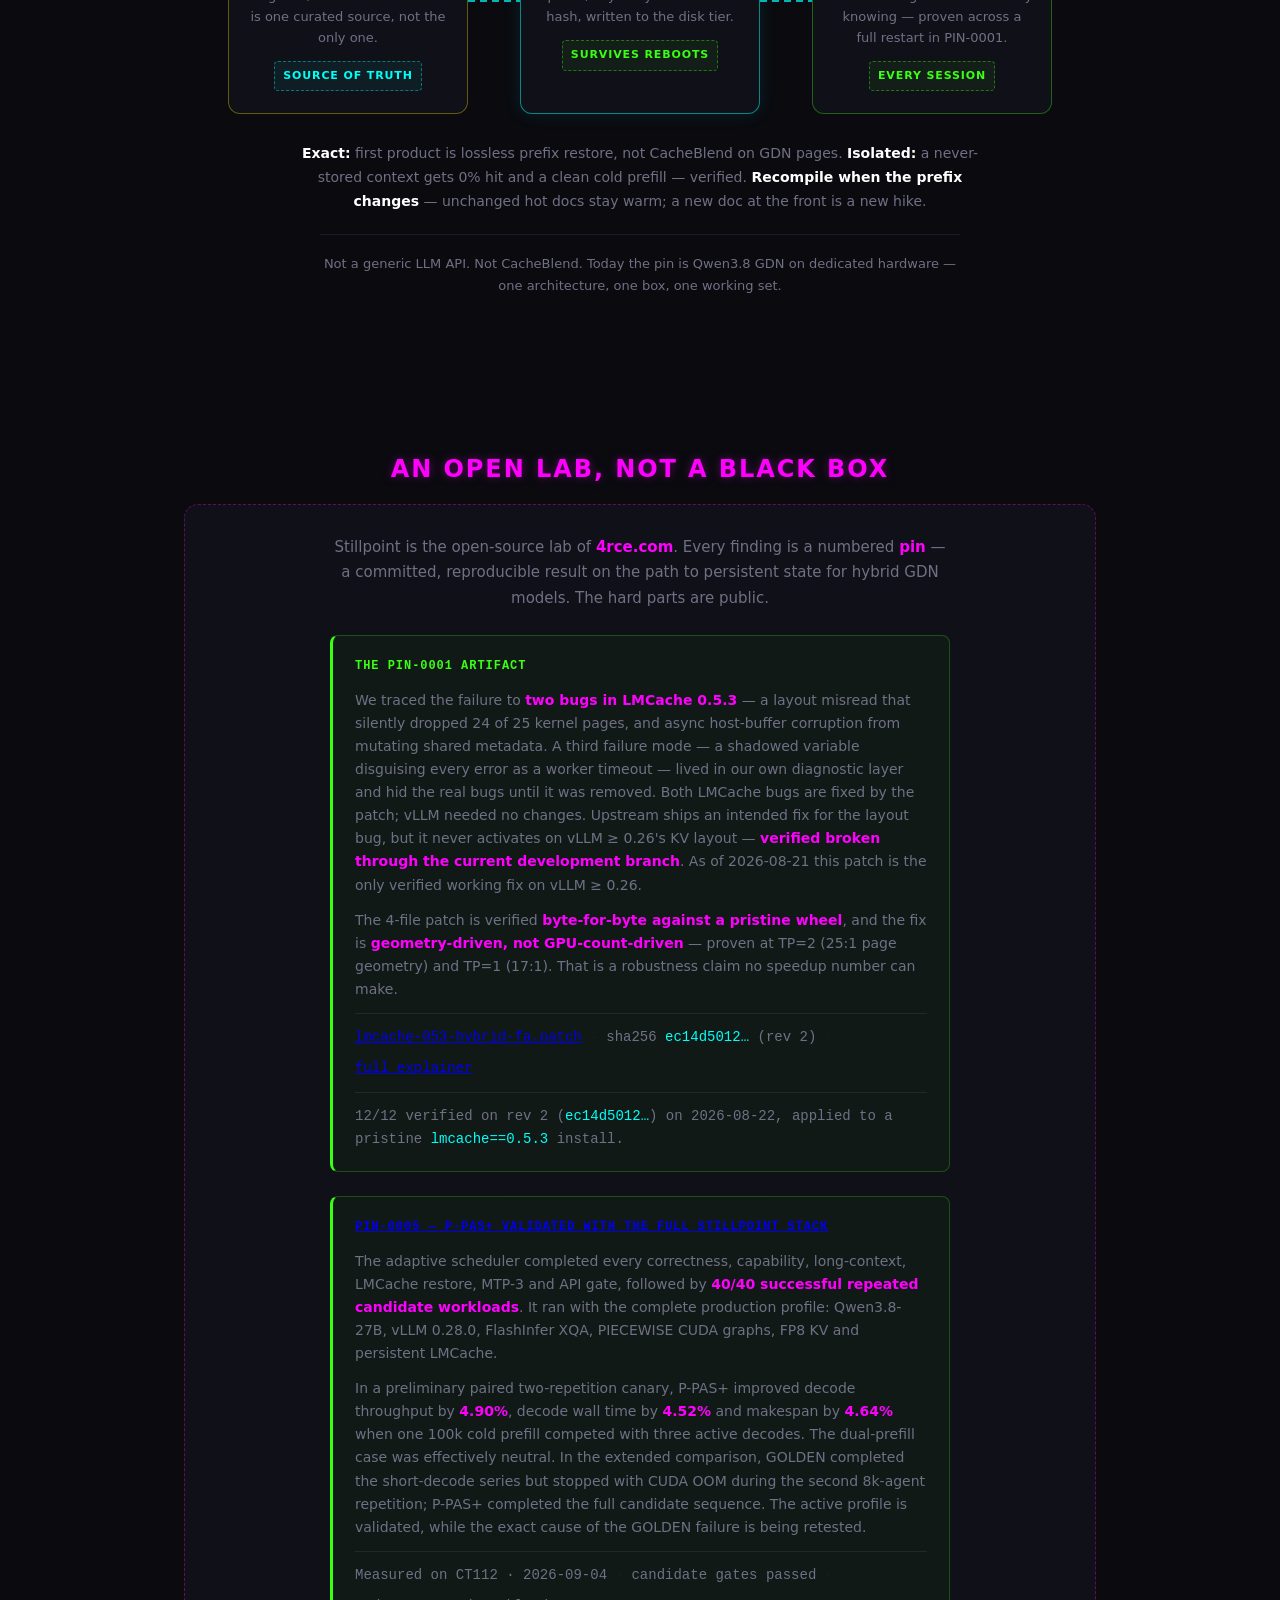
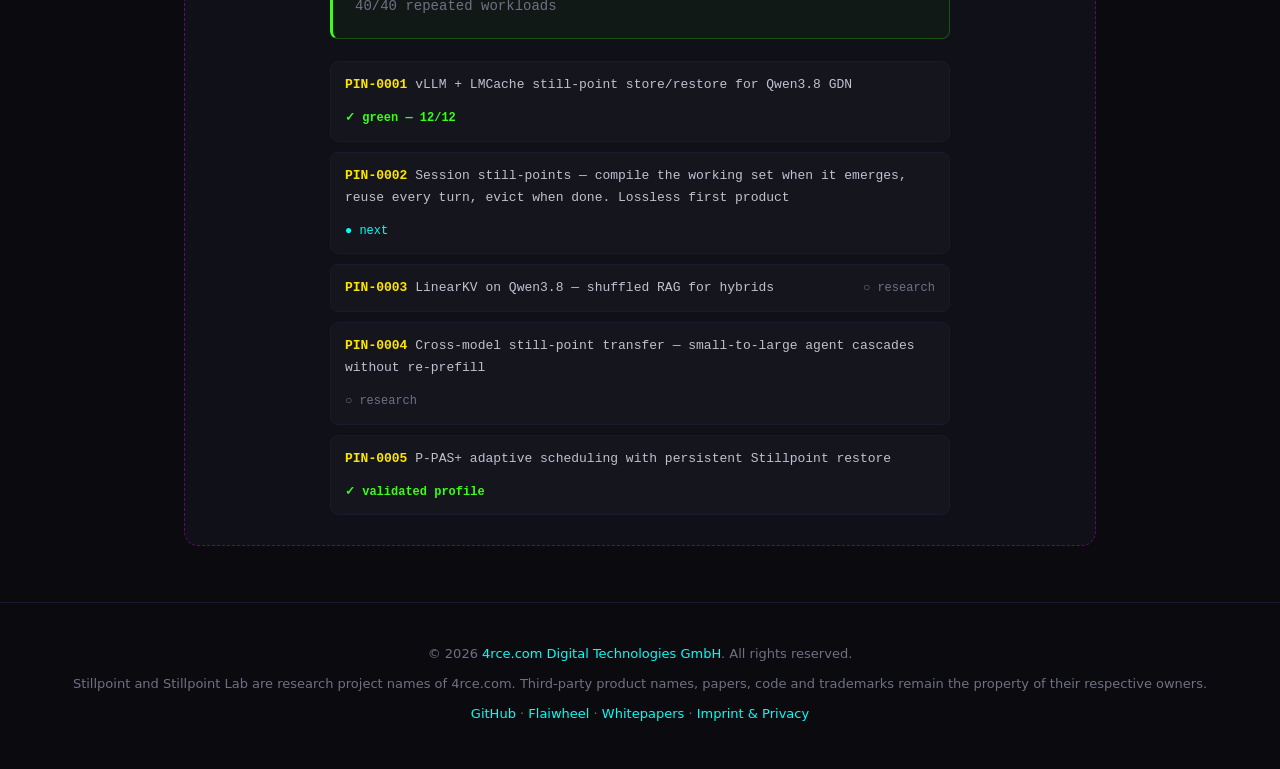
==== commit c8332924: "site: publish scientific whitepapers and SEO Co-authored-by: Cursor <cursoragent@cursor.com>" ====
--- a/index.html
+++ b/index.html
@@ -5,16 +5,32 @@
     <meta name="viewport" content="width=device-width, initial-scale=1.0">
     <title>Stillpoint — Compile Knowledge Into the Model's Standing Place</title>
     <meta name="description" content="Open lab: compile project knowledge into the recurrent state of a hybrid GDN model and restore it from disk. PIN-0001 is green — persistent restore across a full vLLM restart, 98.8% hit, up to 7.6x faster than cold prefill. Apache-2, by 4rce.com.">
-    <meta name="keywords" content="Stillpoint, GDN, Gated DeltaNet, Qwen3.8, LMCache, vLLM, persistent KV cache, prefix cache, LinearKV, hybrid LLM, recurrent state, AI agent memory, Flaiwheel">
+    <meta name="keywords" content="Stillpoint, persistent KV cache, hybrid GDN, Gated DeltaNet, Qwen3.8, LMCache, vLLM, P-PAS+, long-context inference, prefill scheduling, MTP speculative decoding, recurrent state, AI agent memory">
     <meta name="author" content="4rce.com Digital Technologies GmbH">
-    <meta name="robots" content="index, follow">
+    <meta name="robots" content="index, follow, max-image-preview:large, max-snippet:-1, max-video-preview:-1">
     <link rel="canonical" href="https://stillpointlab.dev/">
 
     <meta property="og:type" content="website">
     <meta property="og:url" content="https://stillpointlab.dev/">
-    <meta property="og:title" content="Stillpoint — The Model's Standing Place">
-    <meta property="og:description" content="We don't cache replies. We compile your knowledge into the model's standing place so the agent doesn't pay to rediscover it. PIN-0001 green: persistent restore across a full restart, up to 7.6x faster than cold prefill.">
-    <meta property="og:site_name" content="Stillpoint">
+    <meta property="og:title" content="Stillpoint Lab — Persistent State for Hybrid LLMs">
+    <meta property="og:description" content="Measured research on persistent LMCache restore, hybrid GDN state, vLLM, Qwen3.8 and P-PAS+ long-context scheduling. PIN-0001 green; PIN-0005 validated.">
+    <meta property="og:site_name" content="Stillpoint Lab">
+    <meta property="og:locale" content="en_US">
+    <meta name="twitter:card" content="summary">
+    <meta name="twitter:title" content="Stillpoint Lab — Persistent State for Hybrid LLMs">
+    <meta name="twitter:description" content="Reproducible lab results for LMCache restore, hybrid GDN models and P-PAS+ long-context scheduling.">
+    <script type="application/ld+json">
+    {
+      "@context": "https://schema.org",
+      "@type": "ResearchProject",
+      "name": "Stillpoint Lab",
+      "url": "https://stillpointlab.dev/",
+      "description": "Open research on persistent standing-place restore and adaptive scheduling for hybrid GDN language models.",
+      "founder": {"@type": "Organization", "name": "4rce.com Digital Technologies GmbH", "url": "https://4rce.com"},
+      "keywords": ["persistent KV cache", "hybrid GDN", "LMCache", "vLLM", "Qwen3.8", "P-PAS+", "long-context inference", "MTP speculative decoding"],
+      "subjectOf": {"@type": "CollectionPage", "url": "https://stillpointlab.dev/whitepapers.html", "name": "Stillpoint Whitepapers"}
+    }
+    </script>
 
     <link rel="icon" type="image/svg+xml" href="data:image/svg+xml,<svg xmlns=%22http://www.w3.org/2000/svg%22 viewBox=%220 0 100 100%22><circle cx=%2250%22 cy=%2250%22 r=%2230%22 fill=%22none%22 stroke=%22%2300fff7%22 stroke-width=%226%22/><circle cx=%2250%22 cy=%2250%22 r=%228%22 fill=%22%2339ff14%22/></svg>">
 
@@ -801,12 +817,13 @@
     </section>
 
     <footer>
-        <p>Stillpoint — an open-source lab by <a href="https://4rce.com">4rce.com Digital Technologies GmbH</a></p>
+        <p>© 2026 <a href="https://4rce.com">4rce.com Digital Technologies GmbH</a>. All rights reserved.</p>
+        <p style="margin-top: 8px;">Stillpoint and Stillpoint Lab are research project names of 4rce.com. Third-party product names, papers, code and trademarks remain the property of their respective owners.</p>
         <p style="margin-top: 8px;">
             <a href="https://github.com/dl4rce/lmcache-hybrid-gdn-restore-fix">GitHub</a> ·
             <a href="https://flaiwheel.app">Flaiwheel</a> ·
             <a href="whitepapers.html">Whitepapers</a> ·
-            <a href="imprint.html">Imprint</a>
+            <a href="imprint.html">Imprint &amp; Privacy</a>
         </p>
     </footer>
 </div>
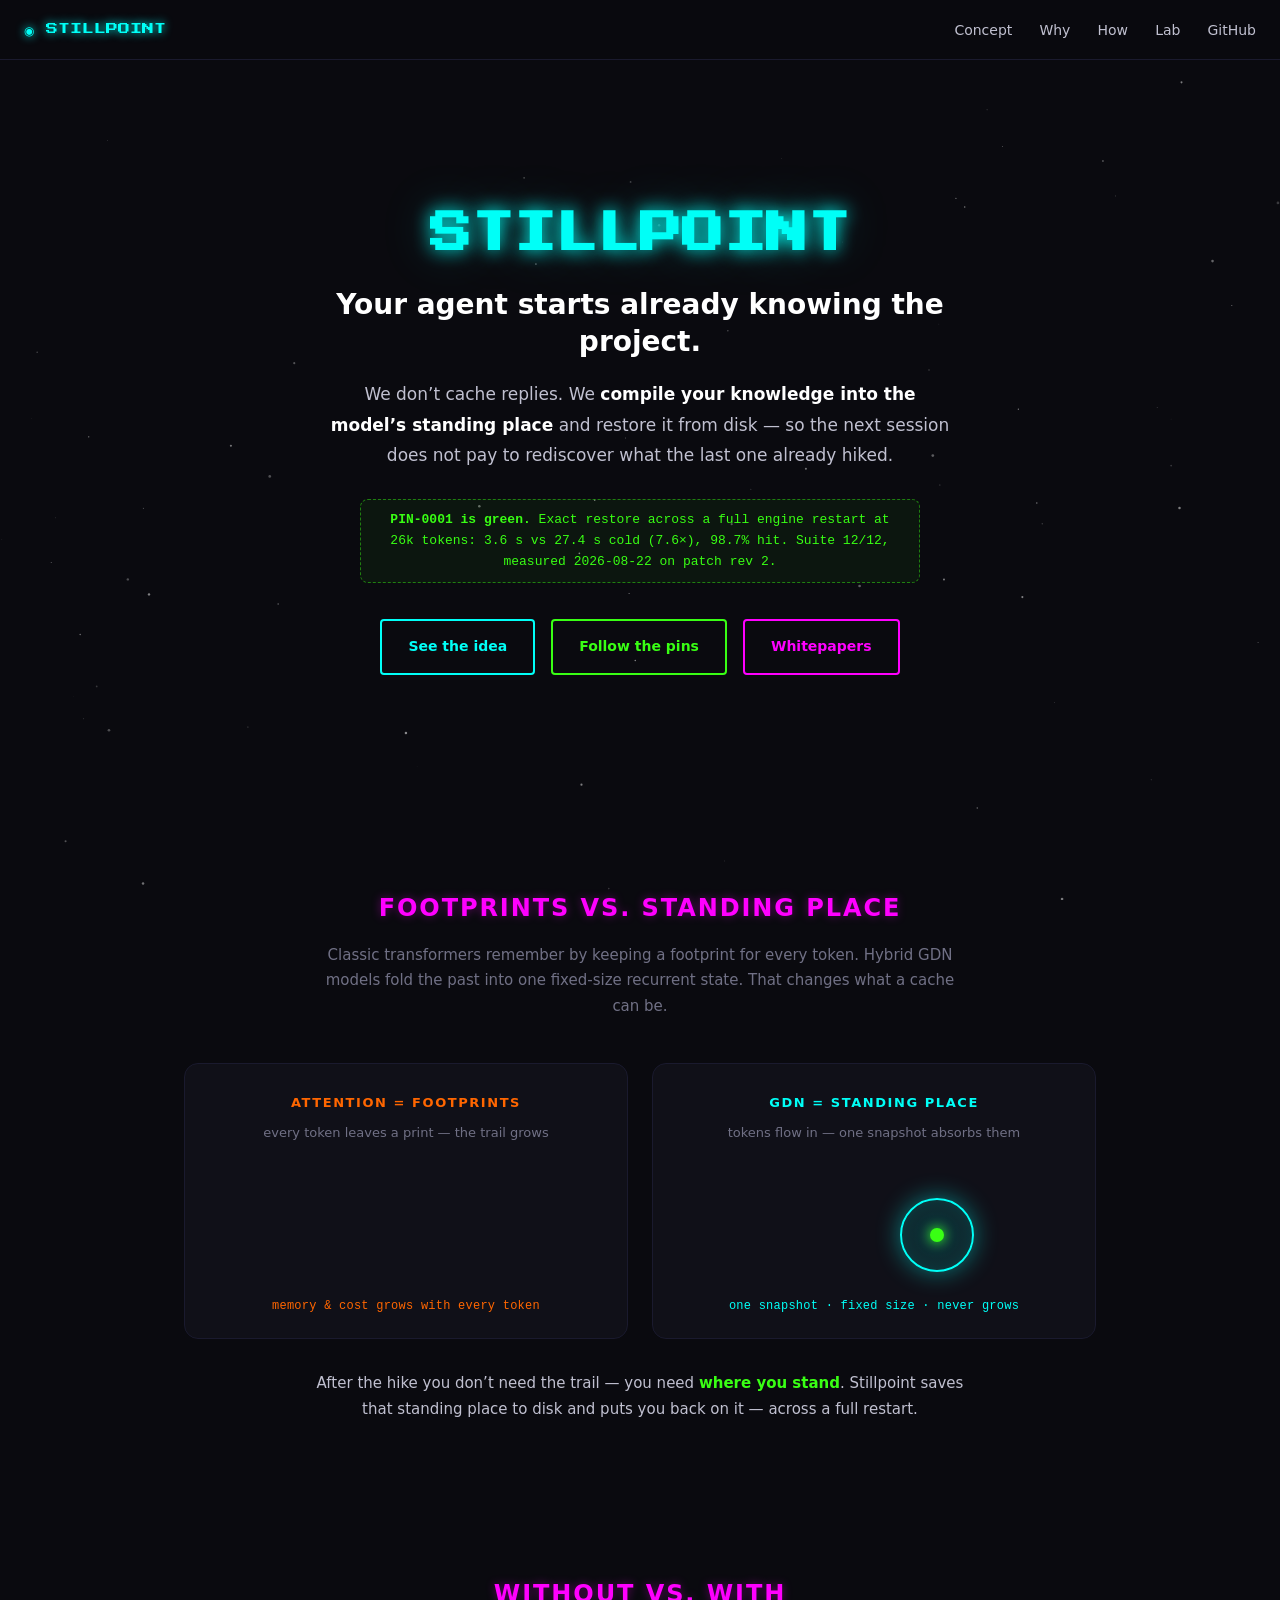
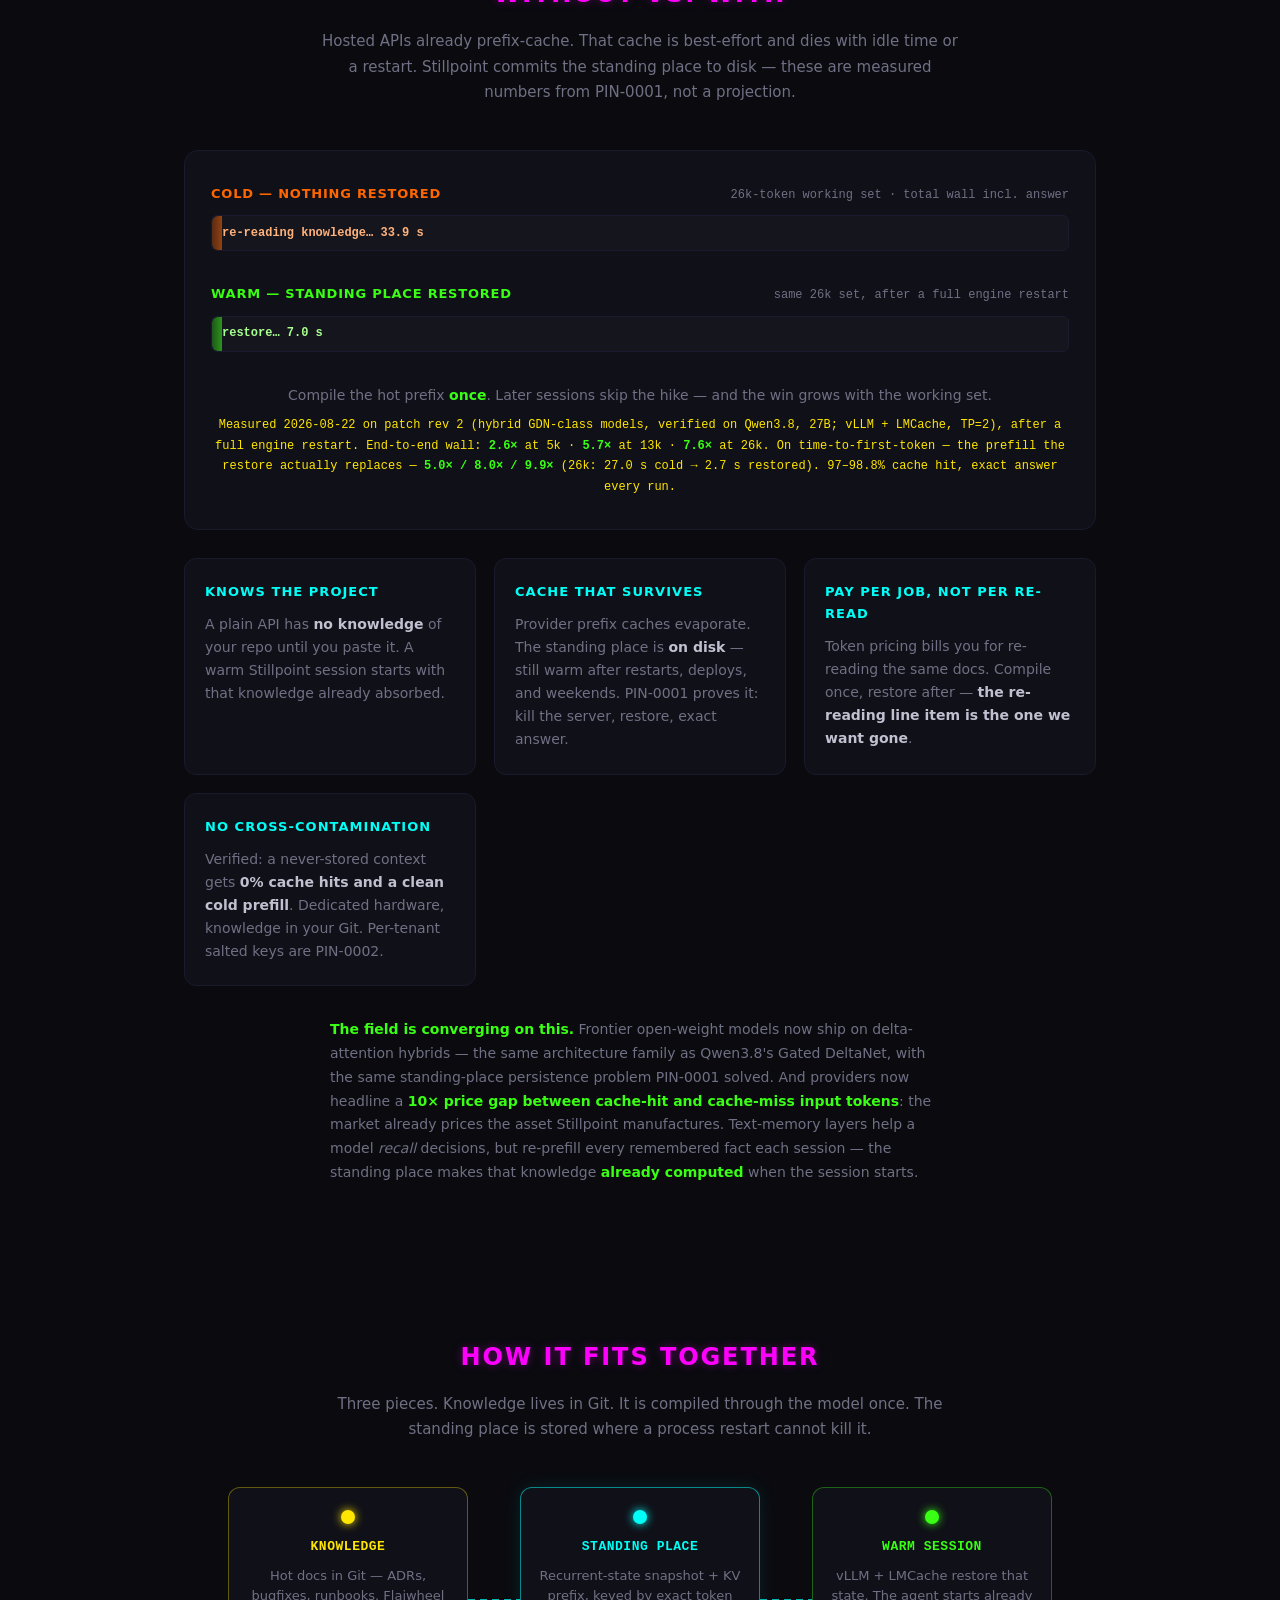
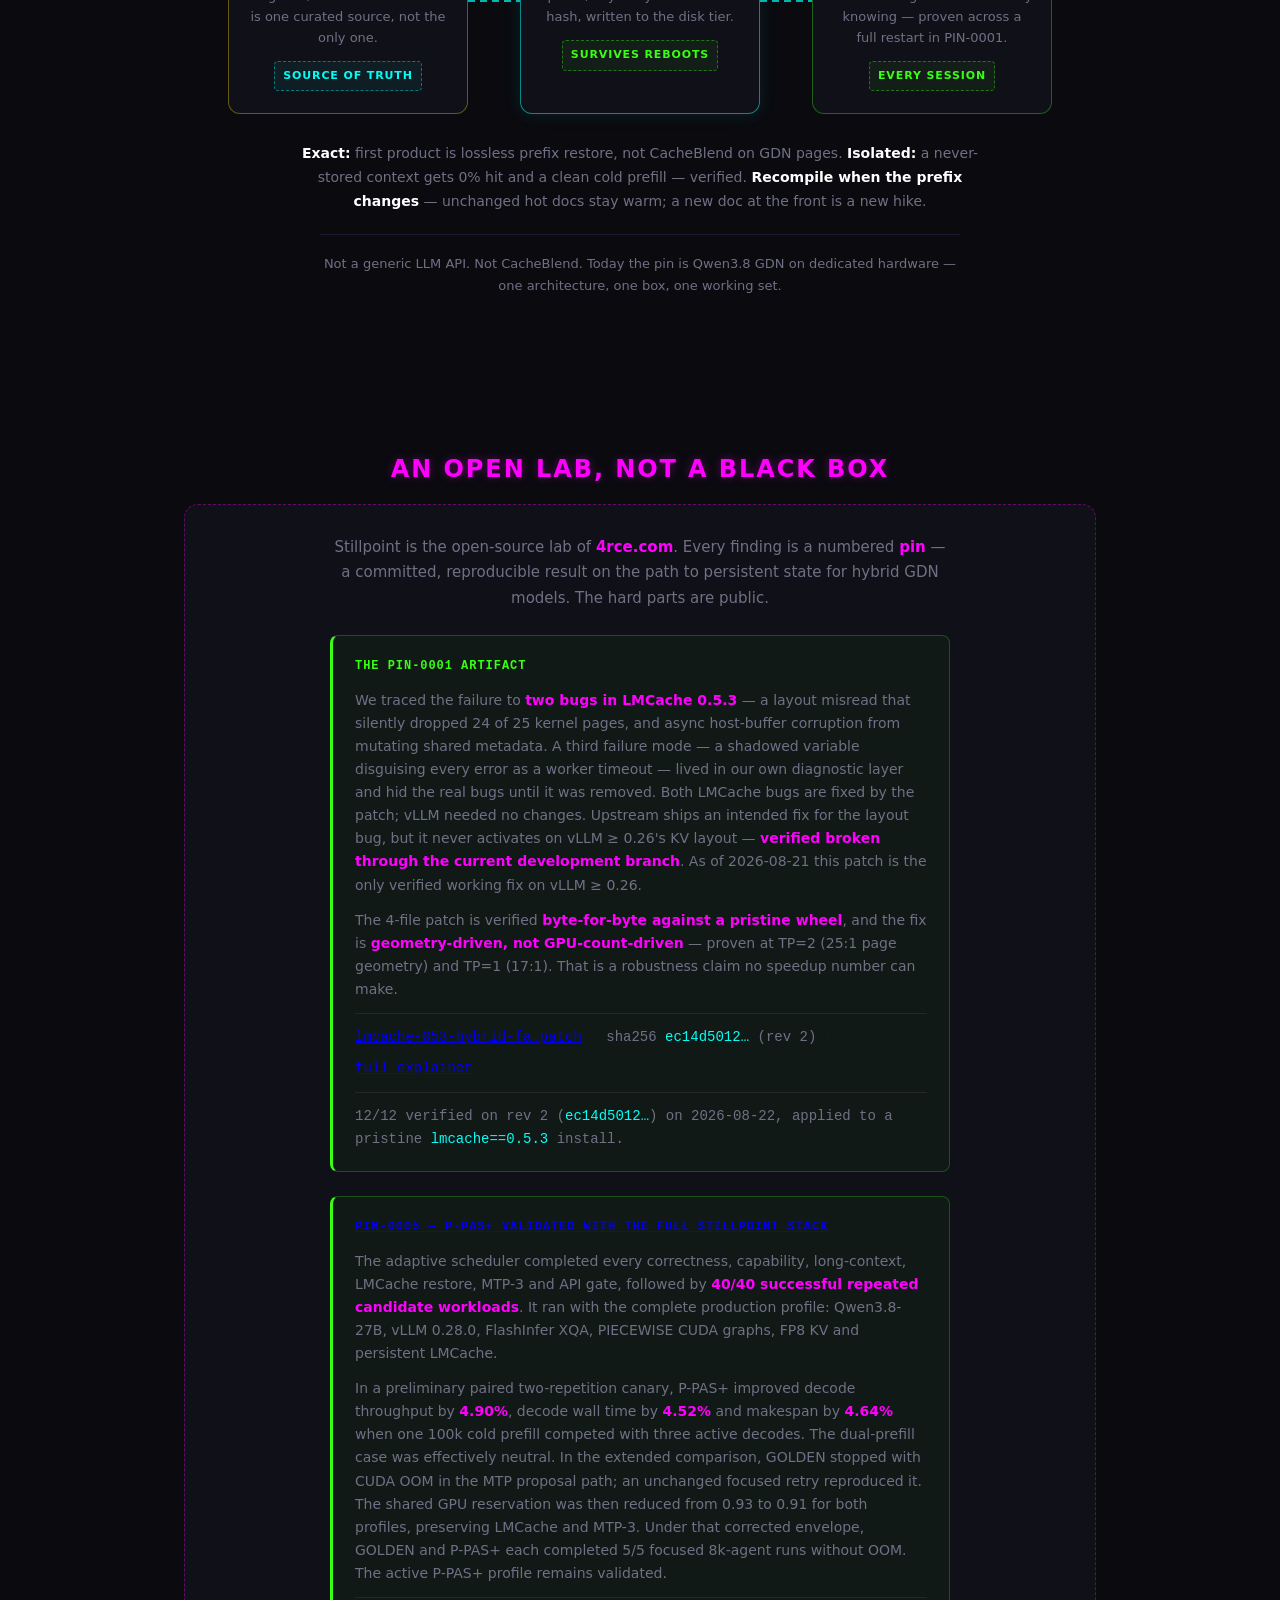
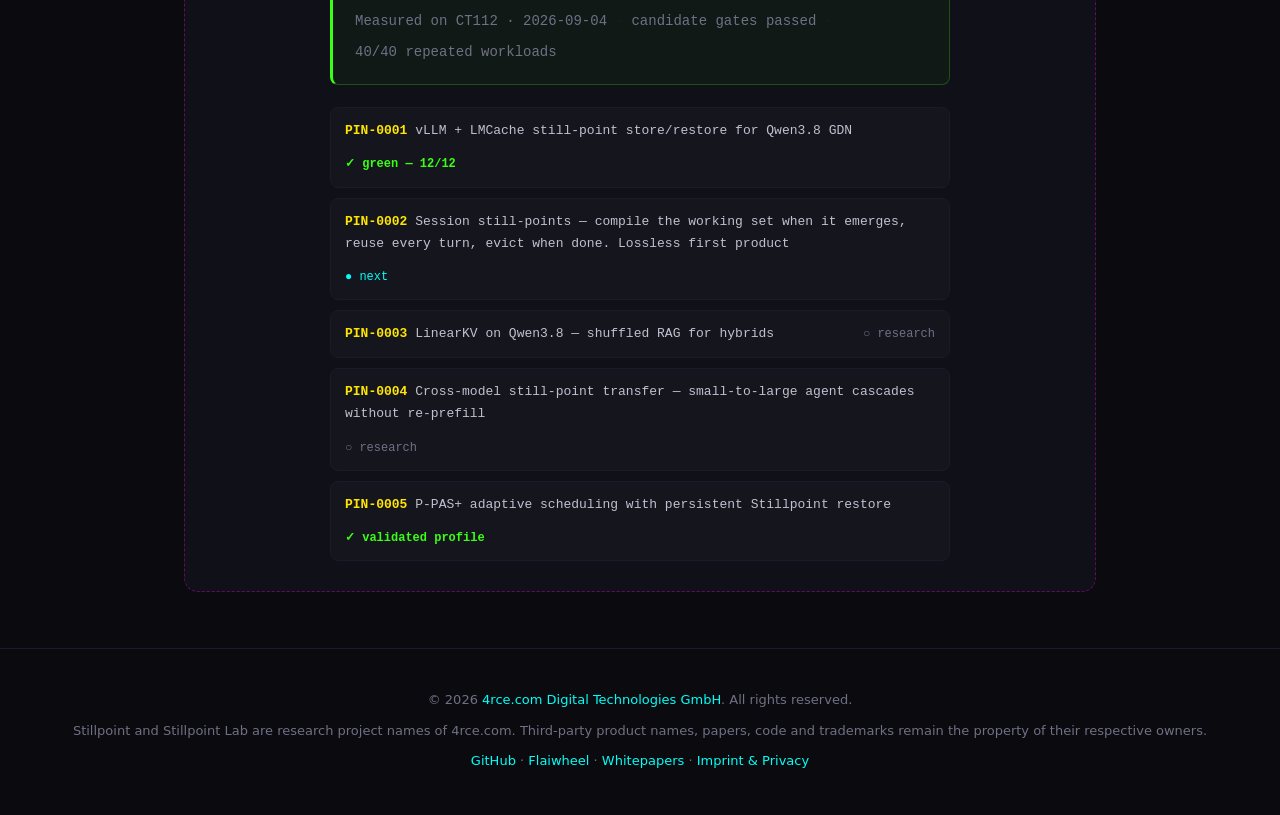
==== commit 390cb906: "site: publish corrected P-PAS memory follow-up Co-authored-by: Cursor <cursoragent@cursor.com>" ====
--- a/index.html
+++ b/index.html
@@ -779,9 +779,10 @@
                     <strong>4.90%</strong>, decode wall time by <strong>4.52%</strong> and makespan by
                     <strong>4.64%</strong> when one 100k cold prefill competed with three active decodes.
                     The dual-prefill case was effectively neutral. In the extended comparison, GOLDEN
-                    completed the short-decode series but stopped with CUDA OOM during the second 8k-agent
-                    repetition; P-PAS+ completed the full candidate sequence. The active profile is validated,
-                    while the exact cause of the GOLDEN failure is being retested.
+                    stopped with CUDA OOM in the MTP proposal path; an unchanged focused retry reproduced it.
+                    The shared GPU reservation was then reduced from 0.93 to 0.91 for both profiles, preserving
+                    LMCache and MTP-3. Under that corrected envelope, GOLDEN and P-PAS+ each completed 5/5
+                    focused 8k-agent runs without OOM. The active P-PAS+ profile remains validated.
                 </p>
                 <p class="patch-sha">
                     <span>Measured on CT112 · 2026-09-04</span>
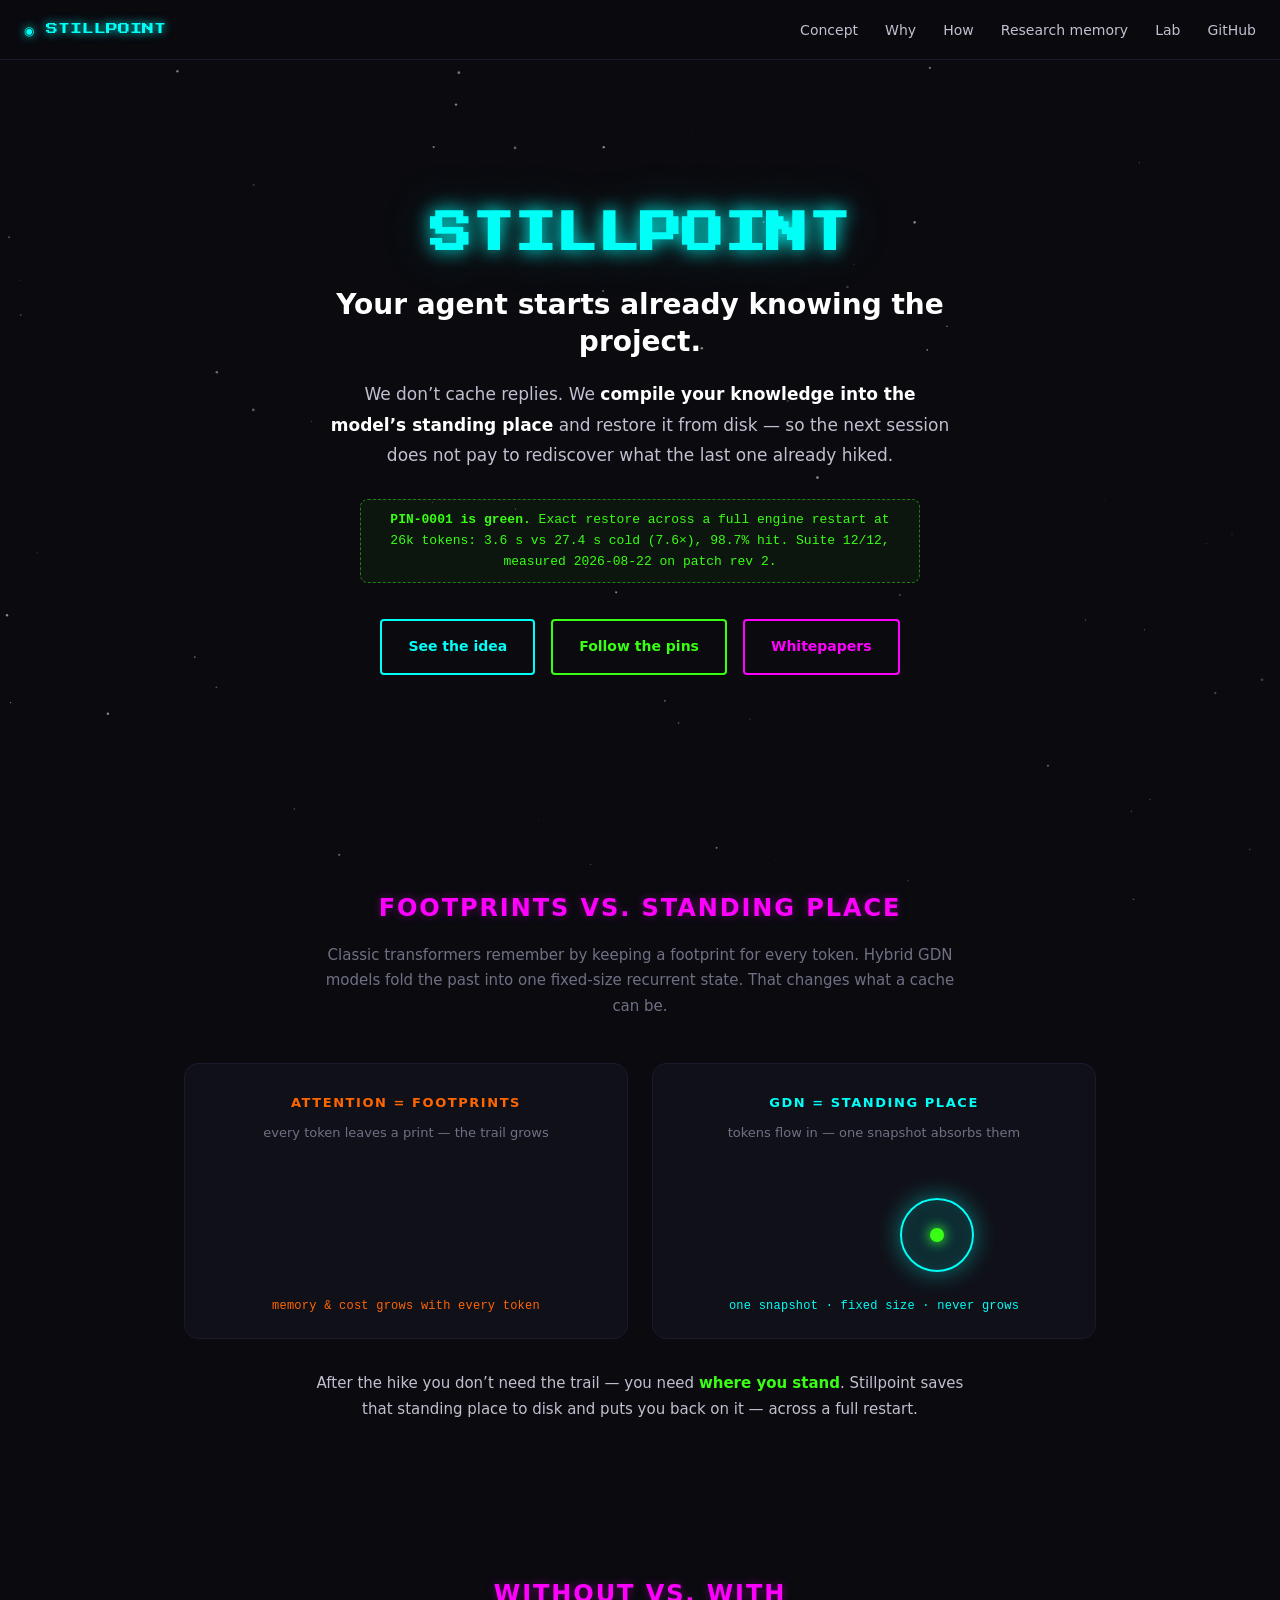
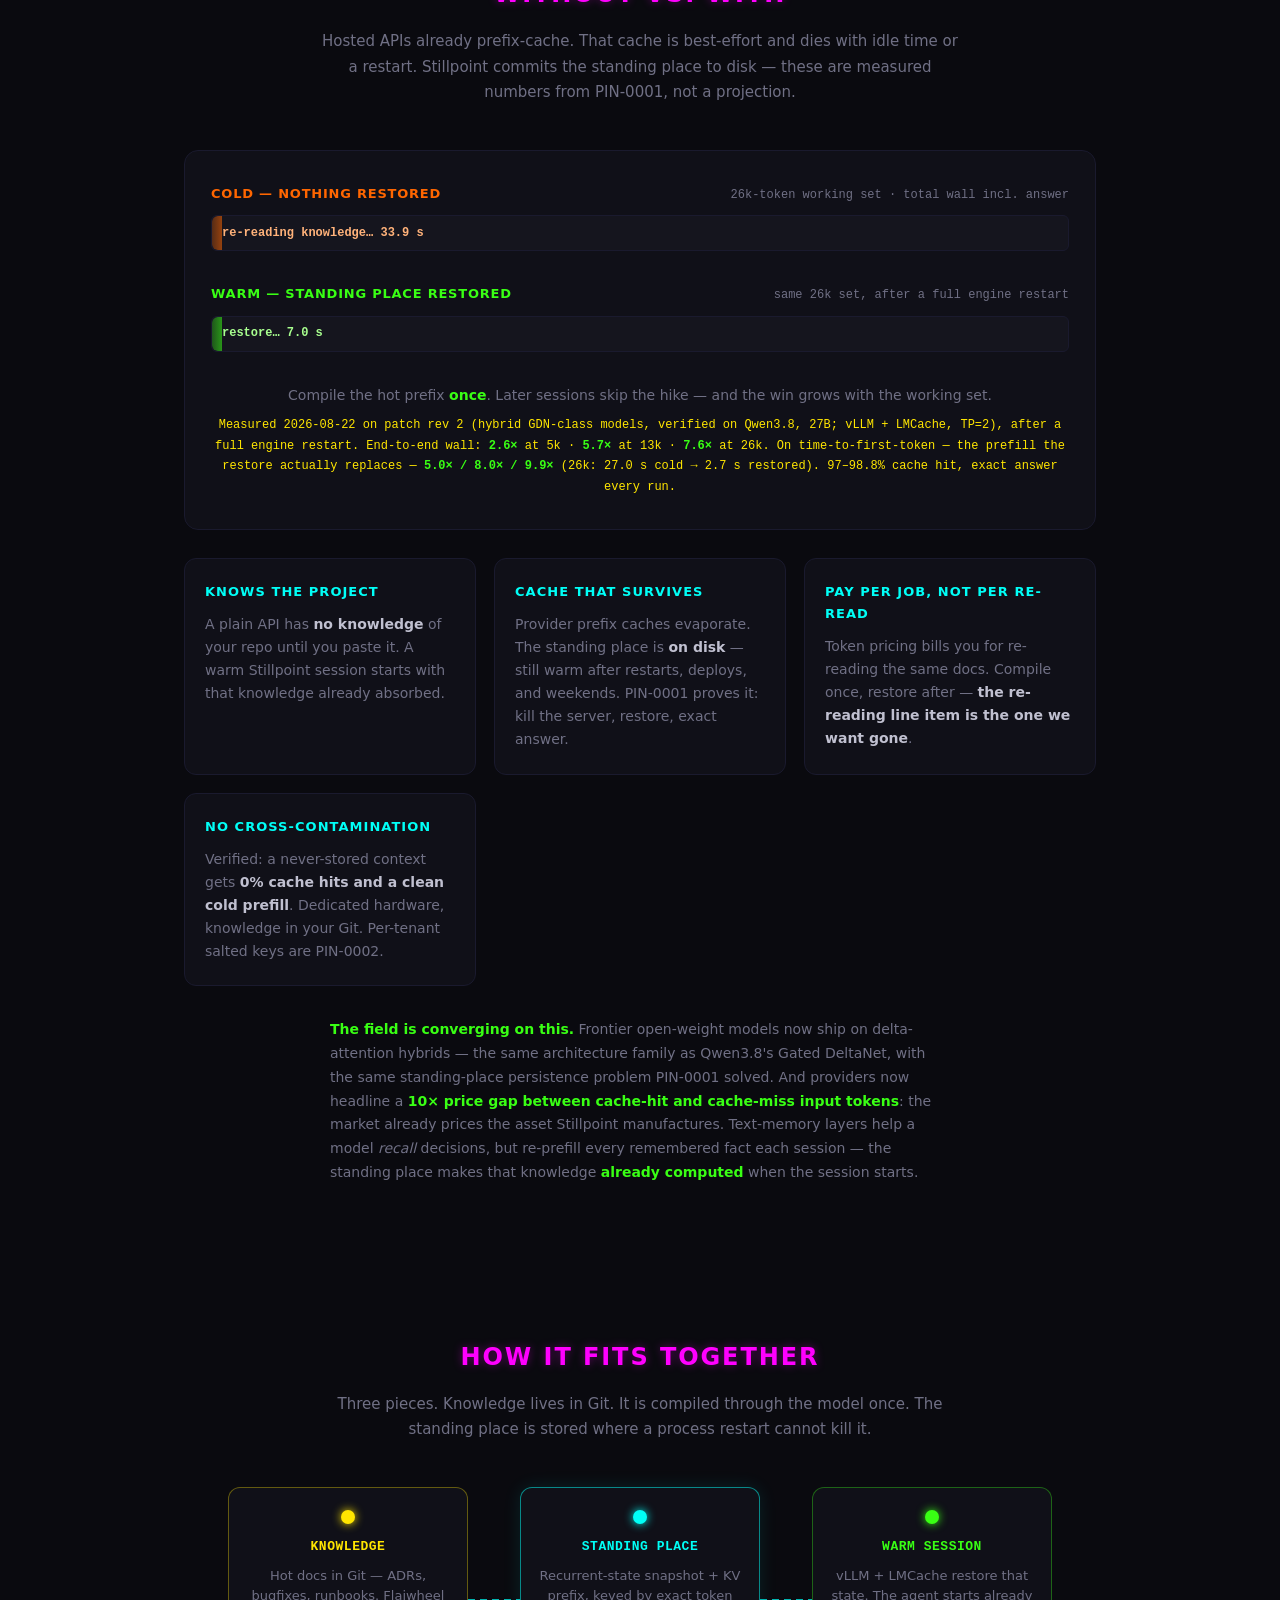
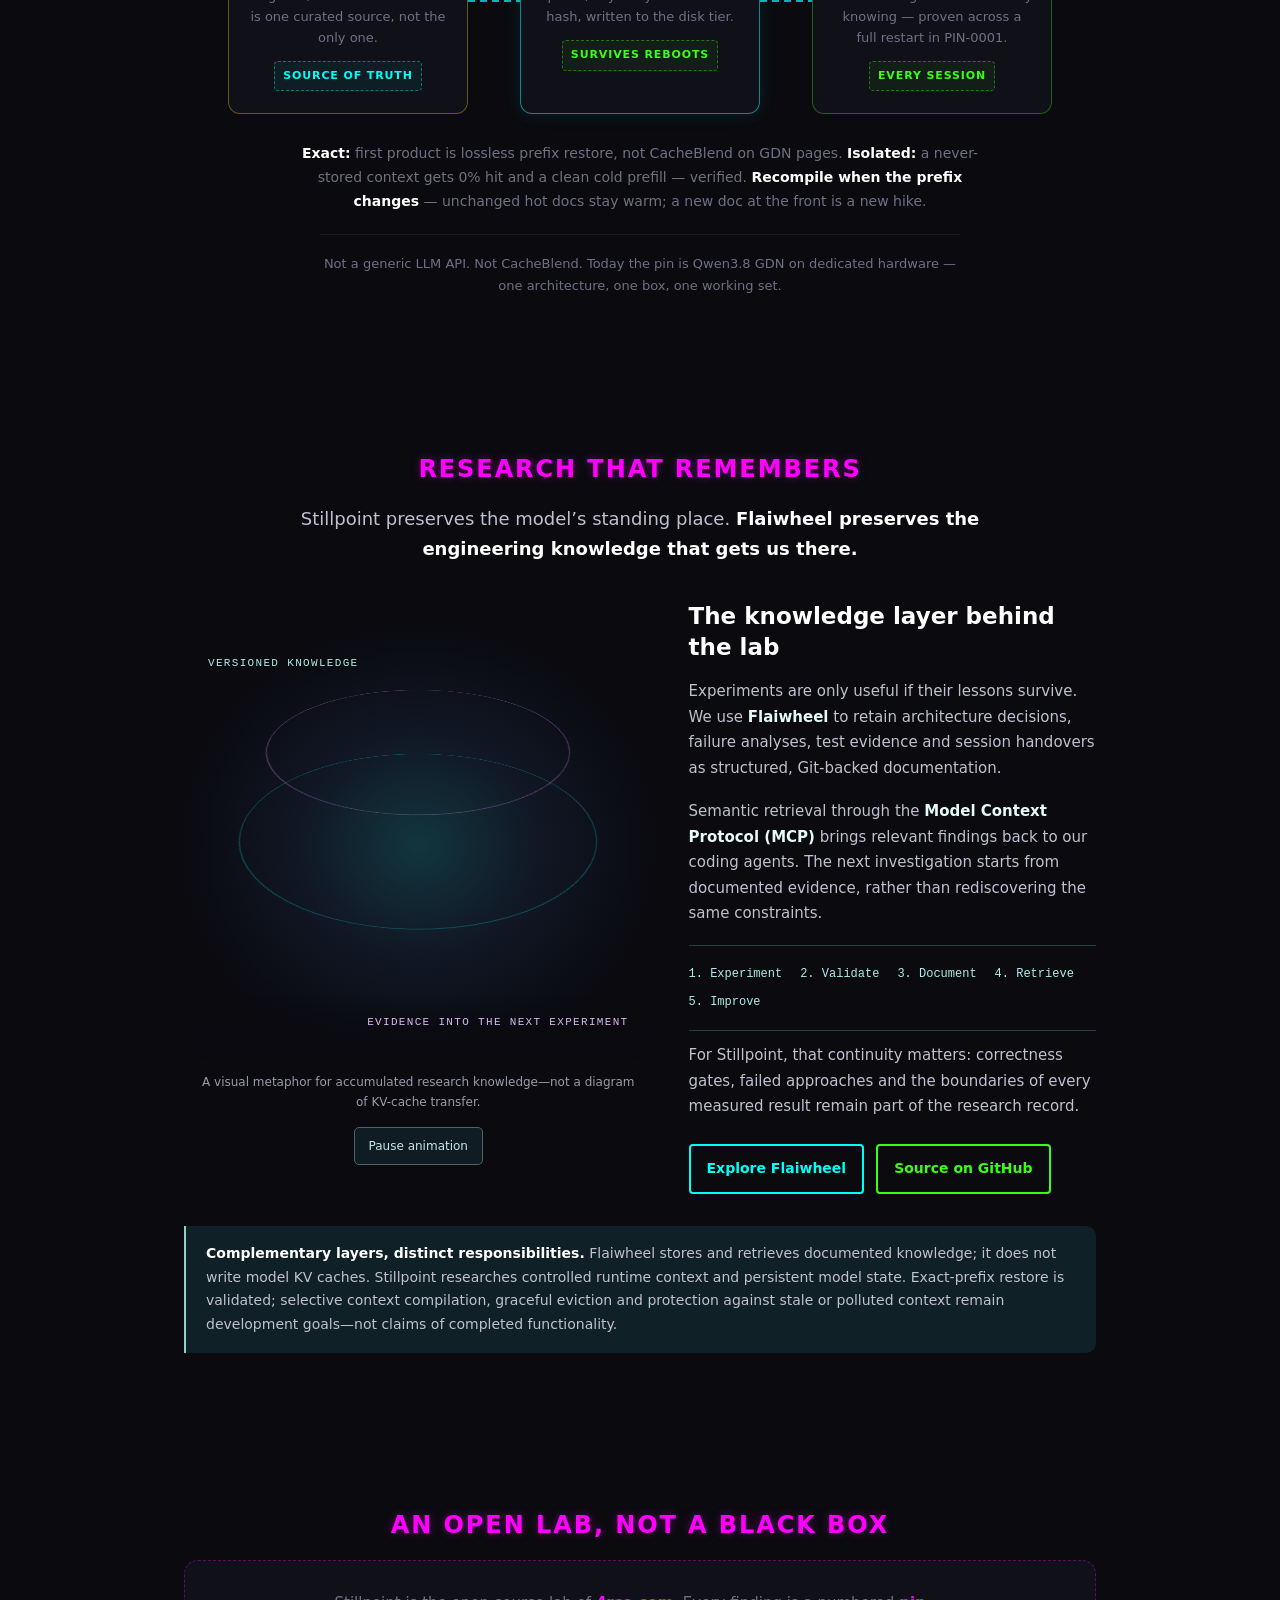
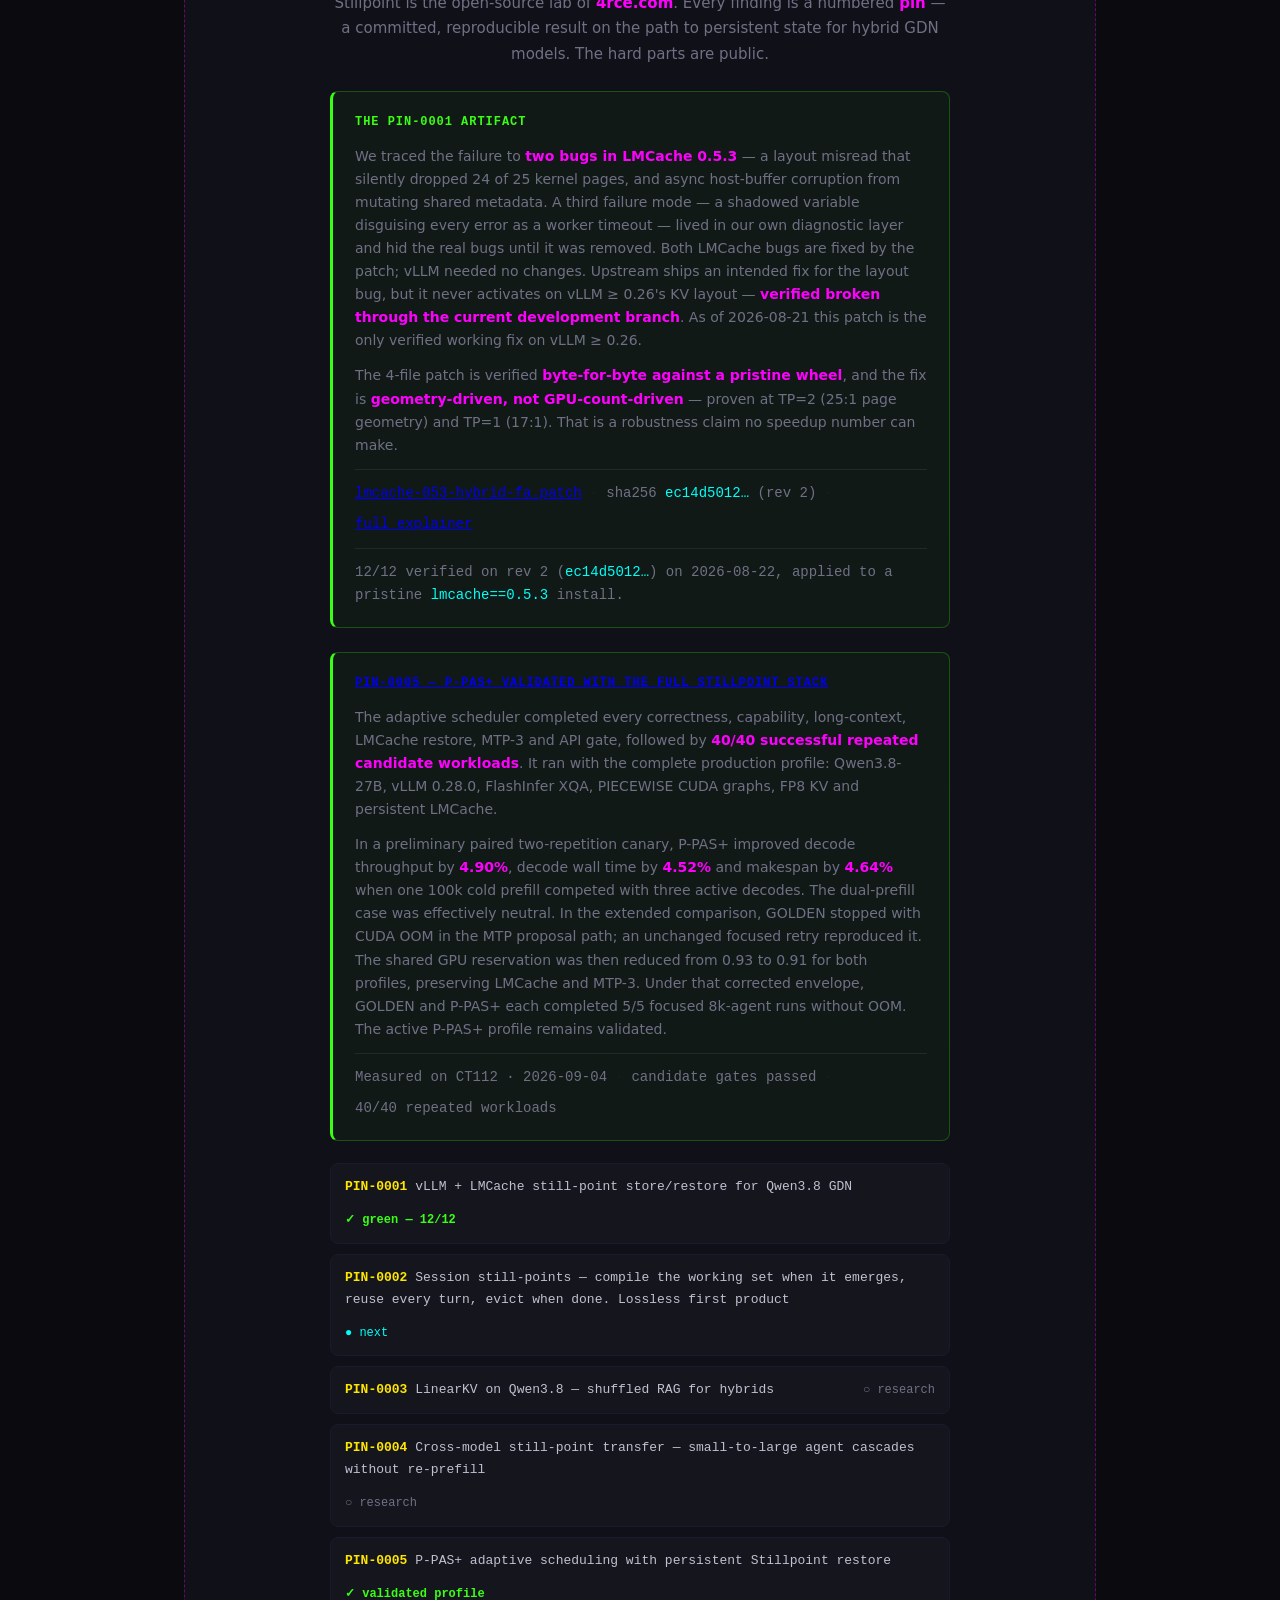
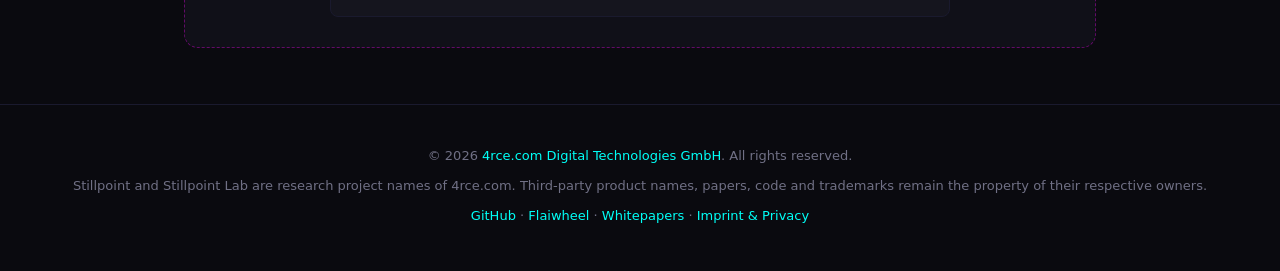
==== commit c1cbc035: "Add animated 3D Flaiwheel research memory section Co-authored-by: Cursor <cursoragent@cursor.com>" ====
--- a/index.html
+++ b/index.html
@@ -34,6 +34,7 @@
 
     <link rel="icon" type="image/svg+xml" href="data:image/svg+xml,<svg xmlns=%22http://www.w3.org/2000/svg%22 viewBox=%220 0 100 100%22><circle cx=%2250%22 cy=%2250%22 r=%2230%22 fill=%22none%22 stroke=%22%2300fff7%22 stroke-width=%226%22/><circle cx=%2250%22 cy=%2250%22 r=%228%22 fill=%22%2339ff14%22/></svg>">
 
+    <link rel="stylesheet" href="flaiwheel.css">
     <style>
         @font-face {
             font-family: 'Press Start 2P';
@@ -544,6 +545,7 @@
             <a href="#concept">Concept</a>
             <a href="#why">Why</a>
             <a href="#how">How</a>
+            <a href="#research-memory">Research memory</a>
             <a href="#lab">Lab</a>
             <a href="https://github.com/dl4rce/lmcache-hybrid-gdn-restore-fix">GitHub</a>
         </div>
@@ -726,6 +728,40 @@
         <p class="not-for">
             Not a generic LLM API. Not CacheBlend. Today the pin is Qwen3.8 GDN on dedicated hardware — one architecture, one box, one working set.
         </p>
+    </section>
+
+    <section id="research-memory" class="research-memory" aria-labelledby="memory-title">
+        <h2 id="memory-title">Research that remembers</h2>
+        <p class="memory-intro">Stillpoint preserves the model’s standing place. <strong>Flaiwheel preserves the engineering knowledge that gets us there.</strong></p>
+        <div class="memory-layout">
+            <figure class="memory-figure">
+                <div class="memory-scene" id="memory-scene" role="img" aria-label="Abstract three-dimensional research-memory sculpture: translucent knowledge layers surround a luminous core, with orbiting signals representing an iterative research cycle.">
+                    <span class="memory-label top">Versioned knowledge</span>
+                    <div class="memory-world" aria-hidden="true">
+                        <div class="memory-plane"></div><div class="memory-plane"></div>
+                        <div class="memory-plane"></div><div class="memory-plane"></div>
+                        <div class="memory-axis"></div>
+                        <div class="memory-orbit"><span class="memory-signal"></span><span class="memory-signal"></span></div>
+                        <div class="memory-orbit second"><span class="memory-signal"></span></div>
+                    </div>
+                    <span class="memory-label bottom">Evidence into the next experiment</span>
+                </div>
+                <figcaption class="memory-caption">A visual metaphor for accumulated research knowledge—not a diagram of KV-cache transfer.</figcaption>
+                <button class="memory-motion" type="button" aria-controls="memory-scene" aria-pressed="false" hidden>Pause animation</button>
+            </figure>
+            <div class="memory-copy">
+                <h3>The knowledge layer behind the lab</h3>
+                <p>Experiments are only useful if their lessons survive. We use <strong>Flaiwheel</strong> to retain architecture decisions, failure analyses, test evidence and session handovers as structured, Git-backed documentation.</p>
+                <p>Semantic retrieval through the <strong>Model Context Protocol (MCP)</strong> brings relevant findings back to our coding agents. The next investigation starts from documented evidence, rather than rediscovering the same constraints.</p>
+                <ol class="memory-cycle" aria-label="Research workflow"><li>Experiment</li><li>Validate</li><li>Document</li><li>Retrieve</li><li>Improve</li></ol>
+                <p>For Stillpoint, that continuity matters: correctness gates, failed approaches and the boundaries of every measured result remain part of the research record.</p>
+                <div class="memory-links">
+                    <a class="btn" href="https://flaiwheel.app/">Explore Flaiwheel</a>
+                    <a class="btn btn-secondary" href="https://github.com/dl4rce/flaiwheel">Source on GitHub</a>
+                </div>
+            </div>
+        </div>
+        <p class="memory-boundary"><strong>Complementary layers, distinct responsibilities.</strong> Flaiwheel stores and retrieves documented knowledge; it does not write model KV caches. Stillpoint researches controlled runtime context and persistent model state. Exact-prefix restore is validated; selective context compilation, graceful eviction and protection against stale or polluted context remain development goals—not claims of completed functionality.</p>
     </section>
 
     <section id="lab">
@@ -830,6 +866,15 @@
 </div>
 
 <script>
+    const memoryButton = document.querySelector('.memory-motion');
+    const memoryScene = document.getElementById('memory-scene');
+    memoryButton.hidden = false;
+    memoryButton.addEventListener('click', () => {
+        const paused = memoryScene.classList.toggle('paused');
+        memoryButton.setAttribute('aria-pressed', String(paused));
+        memoryButton.textContent = paused ? 'Resume animation' : 'Pause animation';
+    });
+
     const canvas = document.getElementById('starfield');
     const ctx = canvas.getContext('2d');
     let stars = [];
--- a/flaiwheel.css
+++ b/flaiwheel.css
@@ -0,0 +1,42 @@
+/* Research-memory sculpture: CSS-only, no WebGL, dependencies or tracking. */
+.research-memory { scroll-margin-top: 80px; }
+.memory-intro { max-width: 740px; margin: 0 auto 36px; text-align: center; font-size: 18px; }
+.memory-intro strong { color: #fff; }
+.memory-layout { display: grid; grid-template-columns: 1.15fr 1fr; align-items: center; gap: 36px; }
+.memory-figure { margin: 0; min-width: 0; }
+.memory-scene { position: relative; height: 430px; perspective: 950px; overflow: hidden; border-radius: 24px; background: radial-gradient(ellipse at 50% 50%, #12363e 0%, #111725 36%, #0a0a0f 72%); }
+.memory-scene::after { content: ''; position: absolute; inset: 0; pointer-events: none; background: linear-gradient(transparent 85%, #0a0a0f); }
+.memory-world { position: absolute; top: 50%; left: 50%; width: 220px; height: 220px; margin: -110px; transform-style: preserve-3d; transform: rotateX(60deg) rotateZ(-32deg); animation: memory-drift 20s ease-in-out infinite; }
+.memory-plane { position: absolute; inset: 0; border: 1px solid #45f4e477; border-radius: 28px; background: linear-gradient(135deg, #58ffe526, #0a273333); box-shadow: 0 0 28px #00fff714, inset 0 0 30px #00fff710; transform: translateZ(var(--depth)); }
+.memory-plane::before { content: ''; position: absolute; inset: 20px; border-radius: 12px; background-image: linear-gradient(#a1fdf31c 1px, transparent 1px), linear-gradient(90deg, #a1fdf31c 1px, transparent 1px); background-size: 22px 22px; }
+.memory-plane:nth-child(1) { --depth: -65px; }
+.memory-plane:nth-child(2) { --depth: -20px; }
+.memory-plane:nth-child(3) { --depth: 25px; }
+.memory-plane:nth-child(4) { --depth: 70px; }
+.memory-axis { position: absolute; inset: 73px; border: 2px solid #b6fff4; border-radius: 50%; transform: translateZ(100px); background: radial-gradient(circle, #e6fff3, #39ff1477 15%, #00fff730 45%, transparent 70%); box-shadow: 0 0 50px #00fff780; }
+.memory-orbit { position: absolute; inset: -65px; border: 1px solid #00fff750; border-radius: 50%; transform-style: preserve-3d; transform: translateZ(20px); animation: memory-orbit 24s linear infinite; }
+.memory-orbit.second { inset: -32px; border-color: #e18cff60; animation-duration: 32s; animation-direction: reverse; transform: translateZ(110px); }
+.memory-signal { position: absolute; top: 50%; left: -5px; width: 10px; height: 10px; border-radius: 50%; background: #b5ffef; box-shadow: 0 0 18px #00fff7, 0 0 35px #00fff7; }
+.second .memory-signal { background: #f0c5ff; box-shadow: 0 0 18px #ef80ff; }
+.memory-signal:nth-child(2) { left: auto; right: -5px; }
+.memory-label { position: absolute; z-index: 2; font-family: var(--mono); font-size: 11px; letter-spacing: .12em; color: #aeece7; text-transform: uppercase; }
+.memory-label.top { top: 24px; left: 24px; }
+.memory-label.bottom { bottom: 28px; right: 24px; color: #dab8ee; }
+.memory-caption { color: #9b9bab; text-align: center; font-size: 12px; margin: 12px 16px 0; }
+.memory-copy h3 { color: #fff; font-size: 23px; line-height: 1.35; margin-bottom: 16px; }
+.memory-copy p { margin-bottom: 18px; font-size: 15px; }
+.memory-copy strong { color: #e5f9f6; }
+.memory-cycle { display: flex; flex-wrap: wrap; gap: 8px 18px; padding: 18px 0; margin-bottom: 12px; border-top: 1px solid #234047; border-bottom: 1px solid #234047; list-style-position: inside; font-family: var(--mono); font-size: 12px; color: #aeece7; }
+.memory-links { display: flex; flex-wrap: wrap; gap: 12px; margin-top: 24px; }
+.memory-links .btn { padding: 11px 16px; }
+.memory-boundary { border-left: 2px solid #8ad1c7; padding: 16px 20px; background: #102027; margin-top: 32px; border-radius: 0 10px 10px 0; font-size: 14px; }
+.memory-boundary strong { color: #fff; }
+@keyframes memory-drift { 0%, 100% { transform: rotateX(60deg) rotateZ(-32deg); } 50% { transform: rotateX(52deg) rotateZ(-12deg) translateZ(15px); } }
+@keyframes memory-orbit { to { transform: translateZ(20px) rotateZ(360deg); } }
+.memory-orbit.second { animation-name: memory-orbit-high; }
+@keyframes memory-orbit-high { to { transform: translateZ(110px) rotateZ(360deg); } }
+.memory-motion { display: block; margin: 14px auto 0; border: 1px solid #47676b; background: #101c23; color: #c9e5e1; border-radius: 5px; padding: 8px 14px; cursor: pointer; font: inherit; font-size: 12px; }
+.memory-scene.paused * { animation-play-state: paused !important; }
+@media (max-width: 760px) { .memory-layout { grid-template-columns: 1fr; gap: 24px; } .memory-scene { height: 370px; } .memory-copy h3 { text-align: center; } }
+@media (max-width: 420px) { .memory-world { scale: .8; } .memory-scene { height: 330px; } nav { flex-wrap: wrap; gap: 10px; } nav .links { display: flex; flex-wrap: wrap; gap: 8px 12px; } nav .links a { margin-left: 0; } }
+@media (prefers-reduced-motion: reduce) { .memory-world, .memory-orbit { animation: none; } .memory-motion { display: none; } }
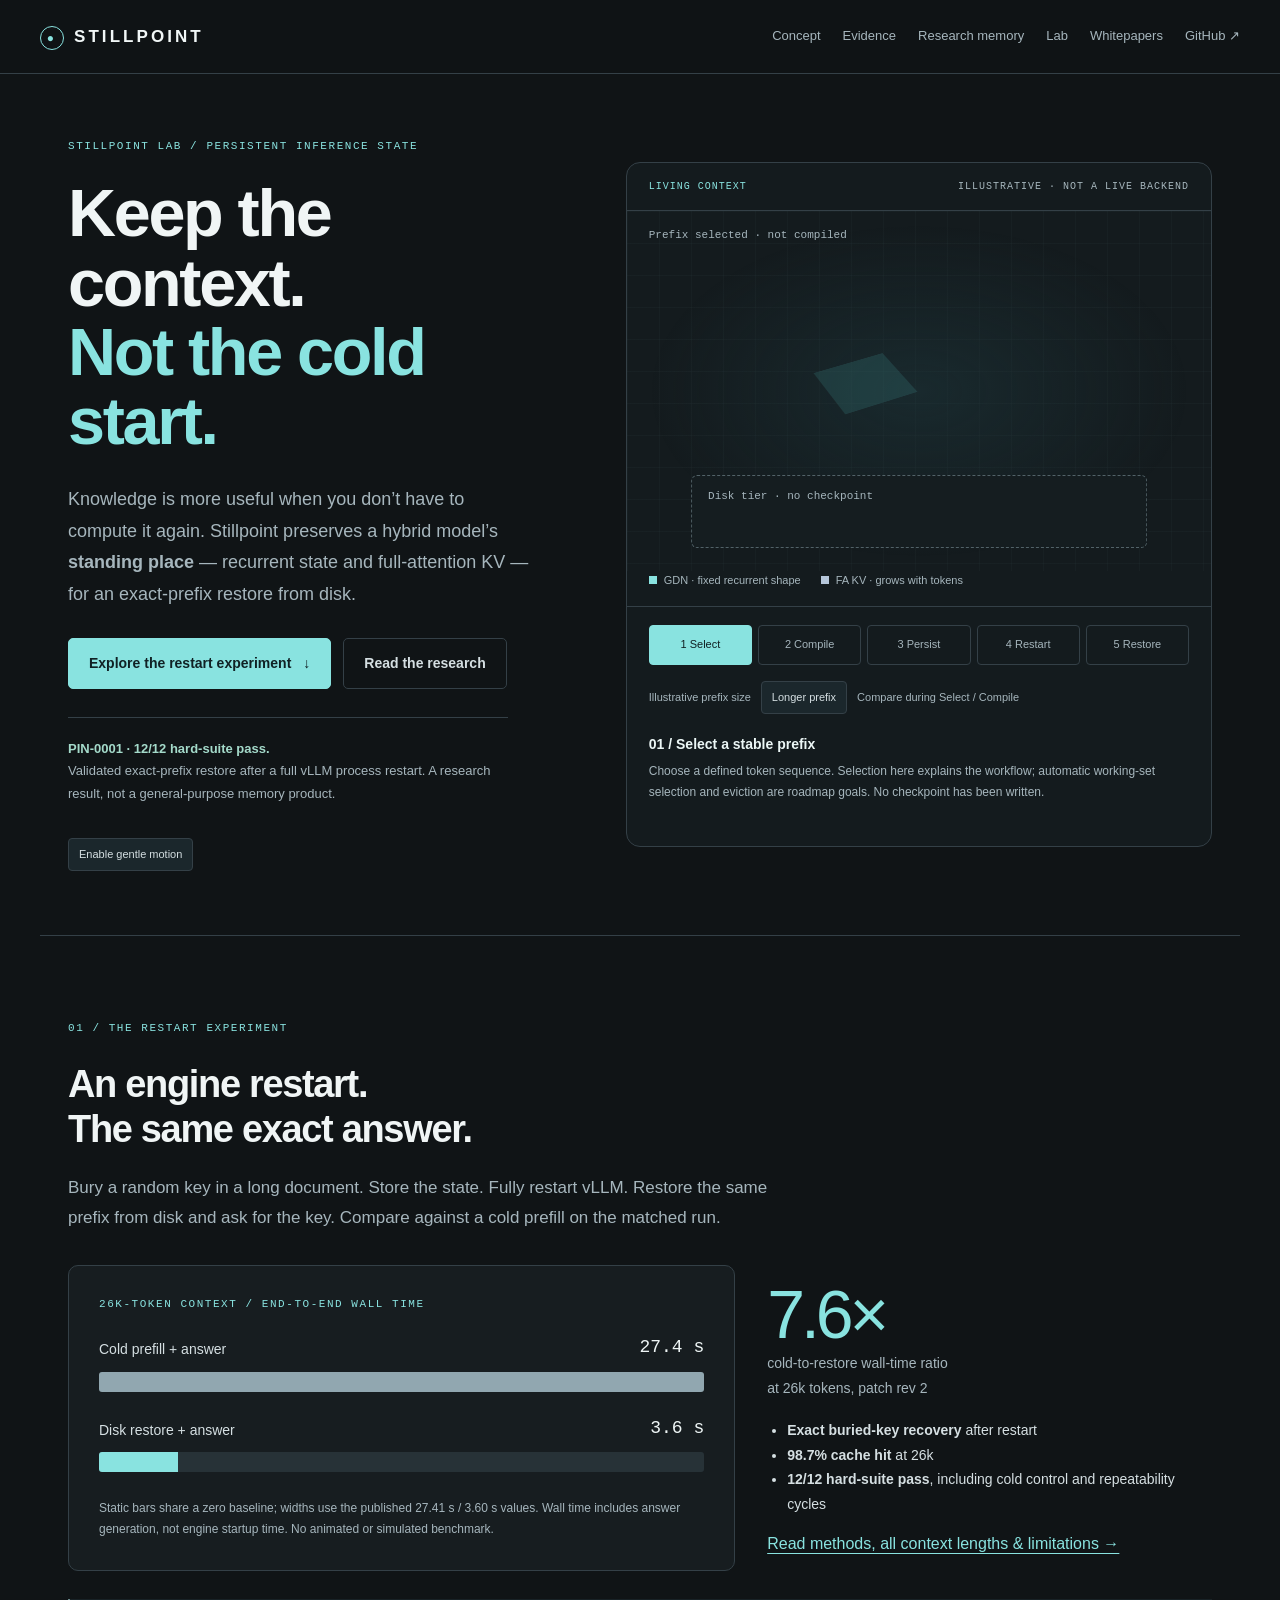
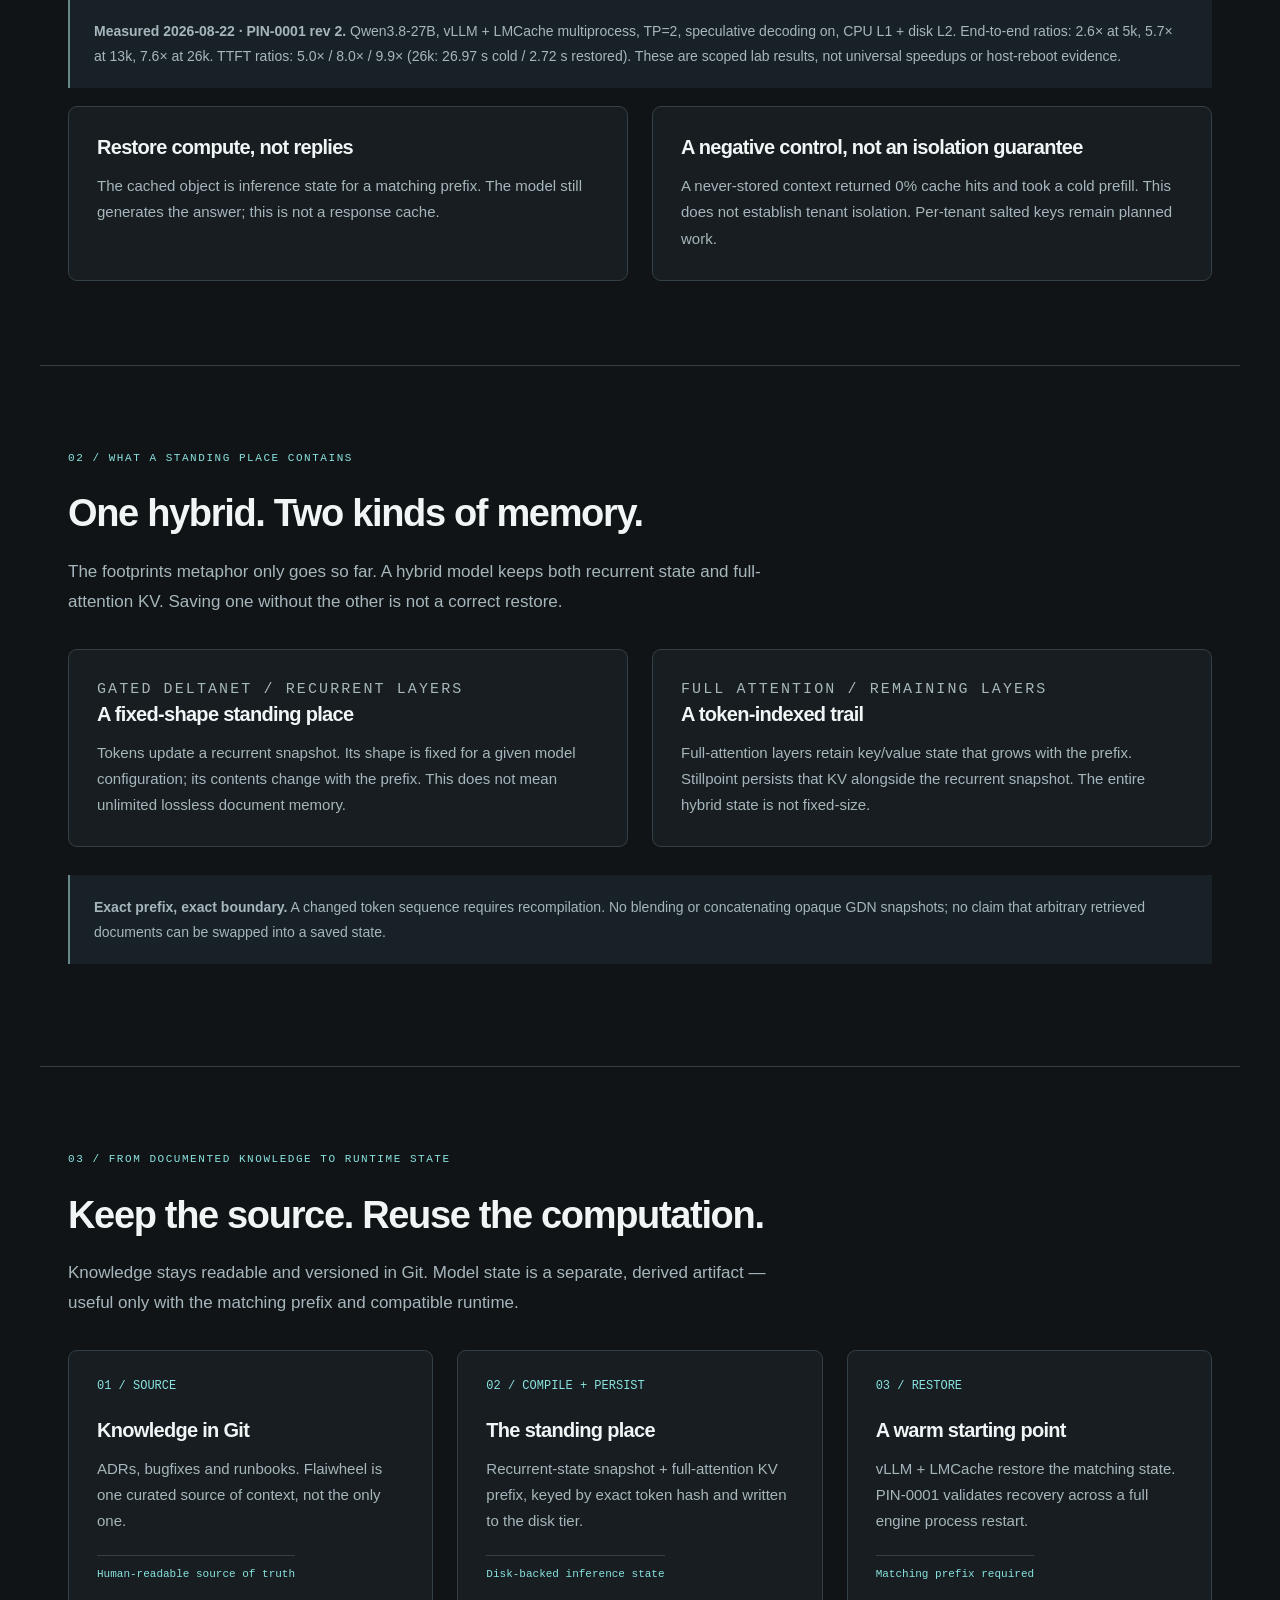
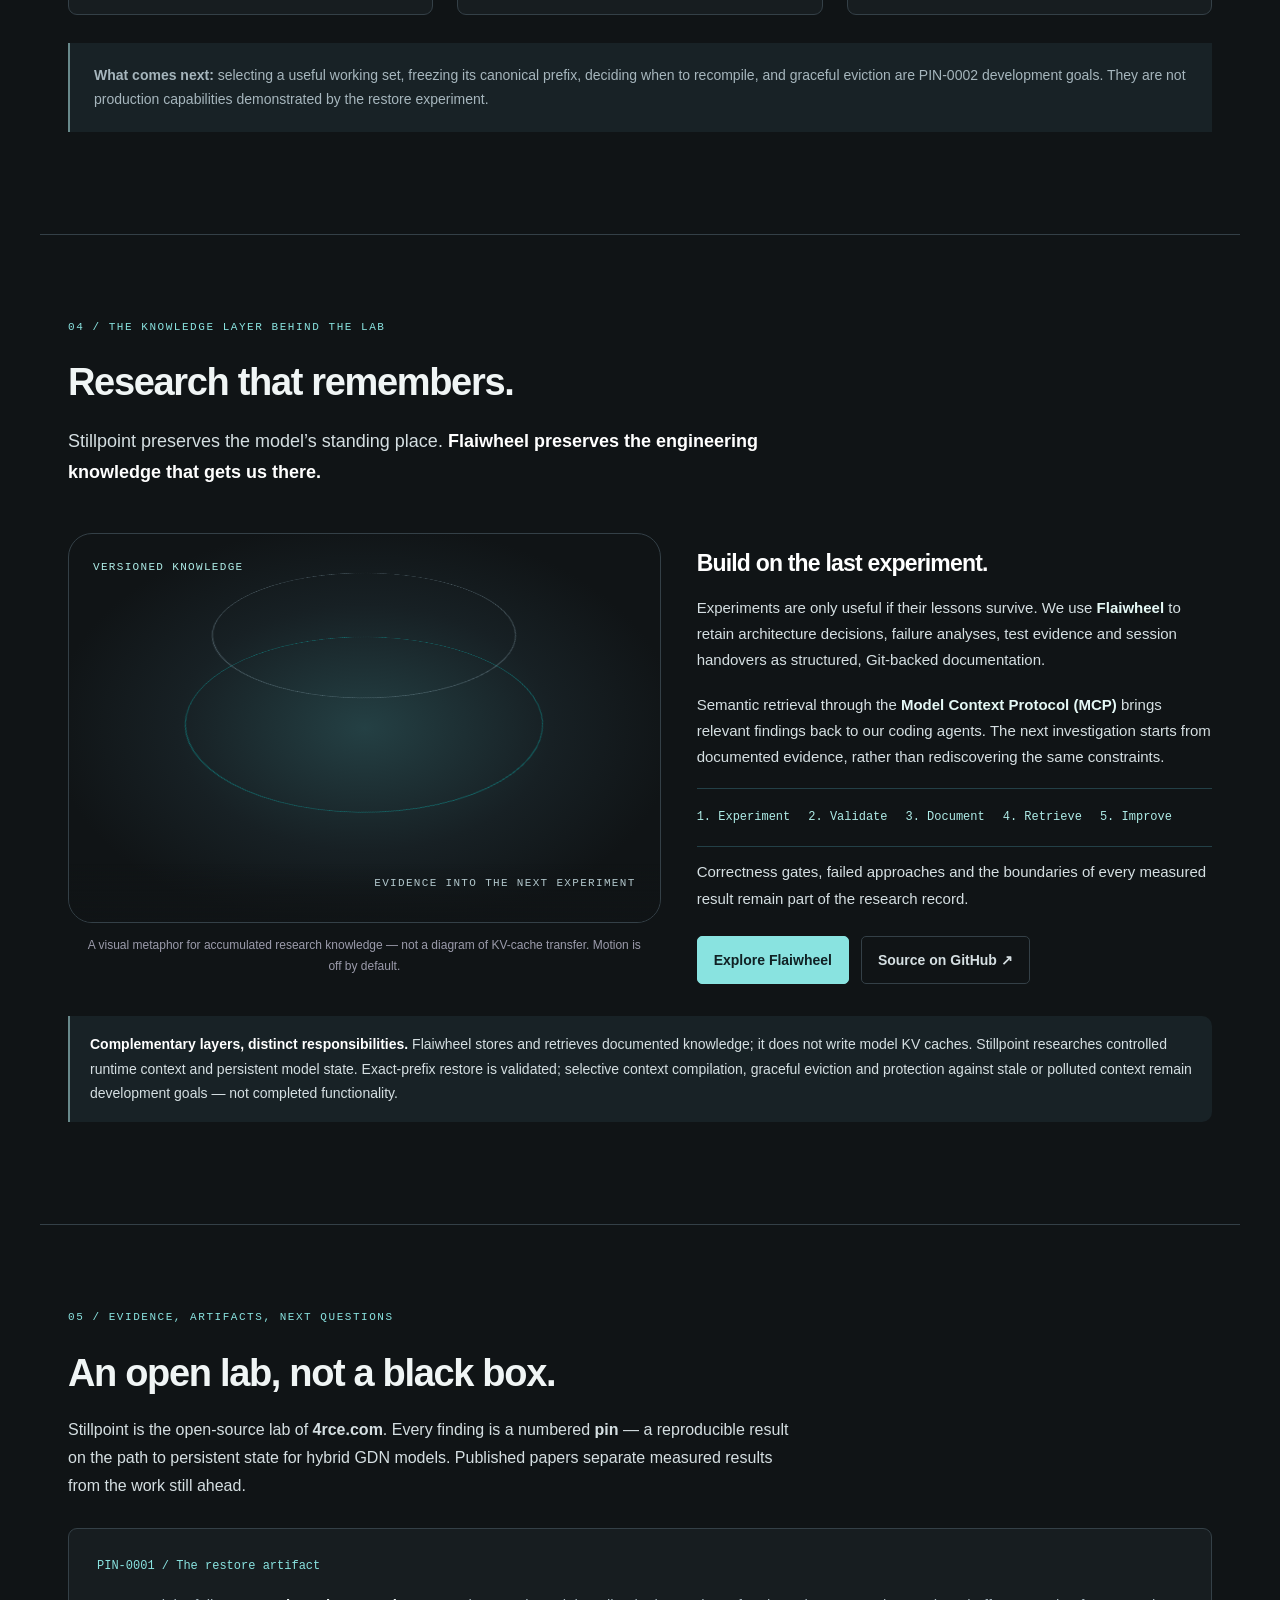
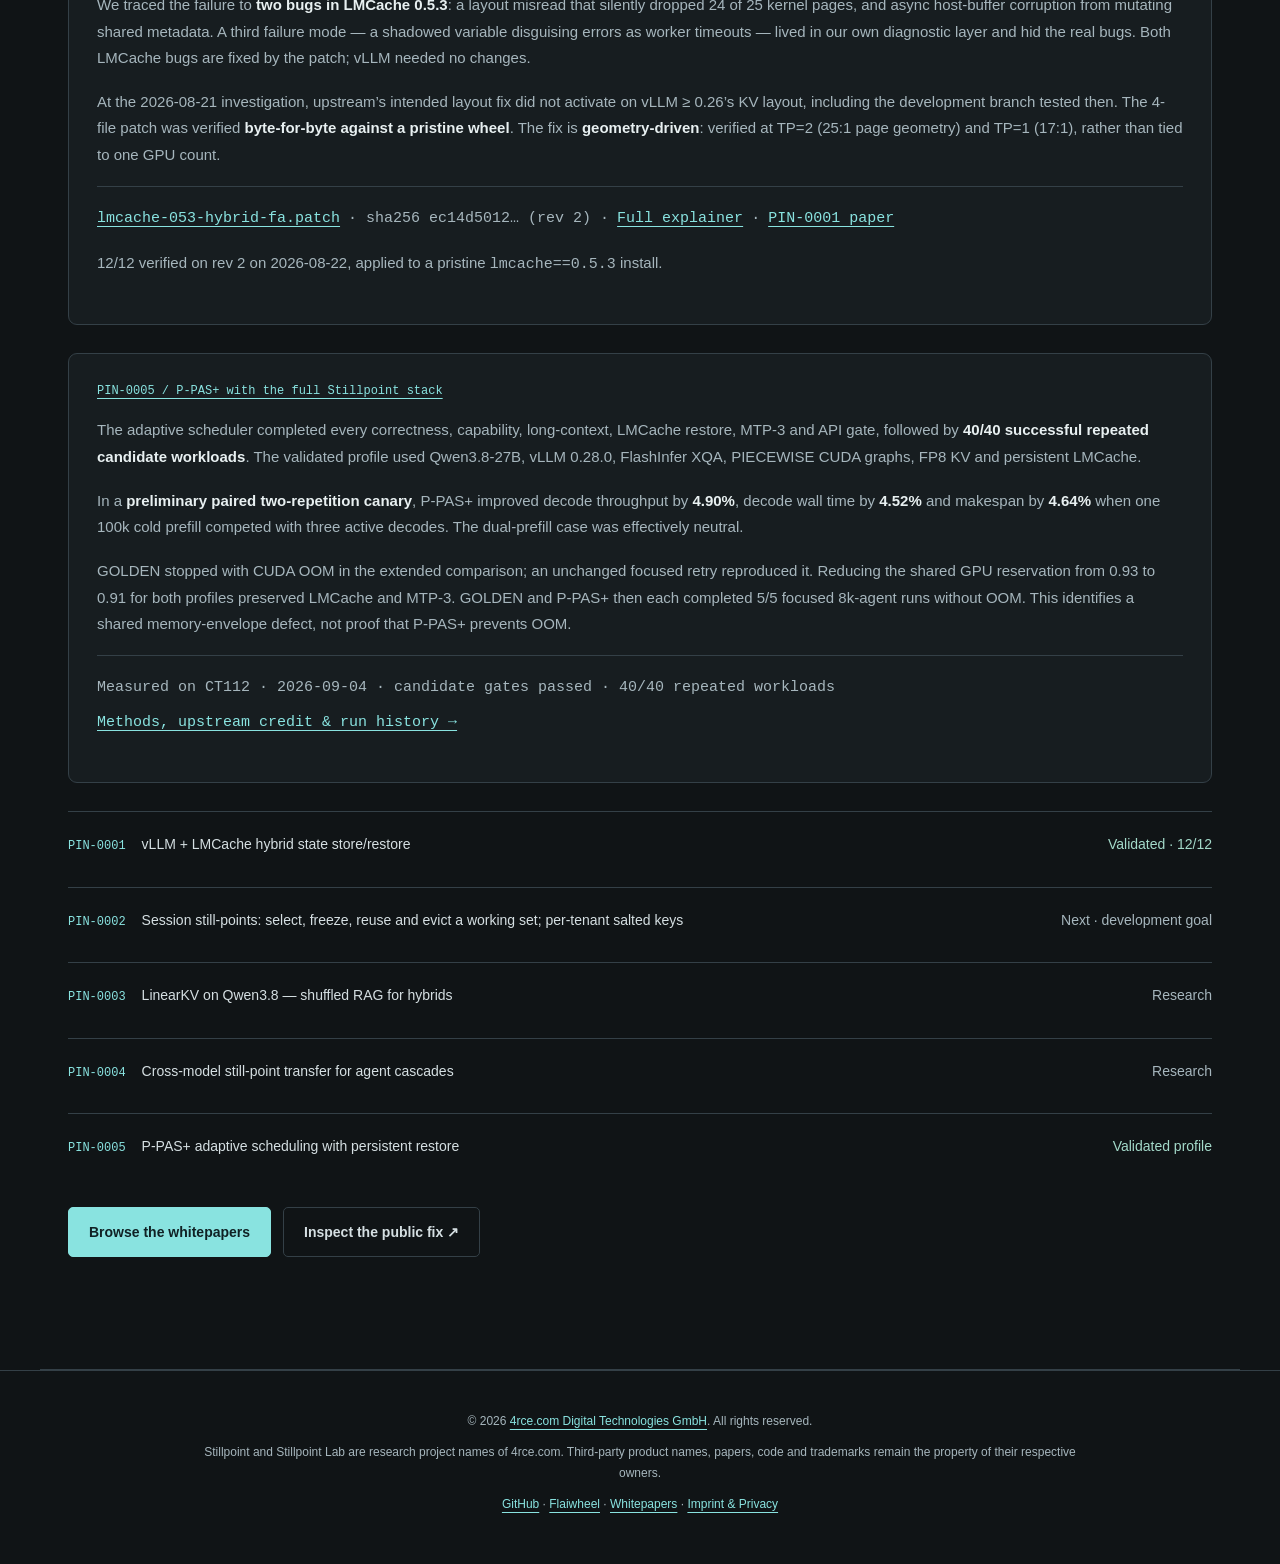
==== commit 0adb137f: "Redesign Stillpoint with interactive living context and consistent evidence Co-authored-by: Cursor <" ====
--- a/index.html
+++ b/index.html
@@ -1,24 +1,23 @@
 <!DOCTYPE html>
-<html lang="en">
+<html lang="en" class="no-motion">
 <head>
     <meta charset="UTF-8">
     <meta name="viewport" content="width=device-width, initial-scale=1.0">
-    <title>Stillpoint — Compile Knowledge Into the Model's Standing Place</title>
-    <meta name="description" content="Open lab: compile project knowledge into the recurrent state of a hybrid GDN model and restore it from disk. PIN-0001 is green — persistent restore across a full vLLM restart, 98.8% hit, up to 7.6x faster than cold prefill. Apache-2, by 4rce.com.">
-    <meta name="keywords" content="Stillpoint, persistent KV cache, hybrid GDN, Gated DeltaNet, Qwen3.8, LMCache, vLLM, P-PAS+, long-context inference, prefill scheduling, MTP speculative decoding, recurrent state, AI agent memory">
+    <title>Stillpoint — Living Context. Persistent Model State.</title>
+    <meta name="description" content="Stillpoint researches persistent hybrid-model state. Exact-prefix restore after a vLLM restart: 27.4 s cold versus 3.6 s restored at 26k tokens, measured on PIN-0001 patch rev 2.">
+    <meta name="keywords" content="Stillpoint, persistent KV cache, hybrid GDN, Gated DeltaNet, Qwen3.8, LMCache, vLLM, P-PAS+, recurrent state, AI agent memory">
     <meta name="author" content="4rce.com Digital Technologies GmbH">
     <meta name="robots" content="index, follow, max-image-preview:large, max-snippet:-1, max-video-preview:-1">
     <link rel="canonical" href="https://stillpointlab.dev/">
-
     <meta property="og:type" content="website">
     <meta property="og:url" content="https://stillpointlab.dev/">
-    <meta property="og:title" content="Stillpoint Lab — Persistent State for Hybrid LLMs">
-    <meta property="og:description" content="Measured research on persistent LMCache restore, hybrid GDN state, vLLM, Qwen3.8 and P-PAS+ long-context scheduling. PIN-0001 green; PIN-0005 validated.">
+    <meta property="og:title" content="Stillpoint — Living Context. Persistent Model State.">
+    <meta property="og:description" content="Measured research on persistent hybrid-model state. Explore the restart experiment: exact-prefix restore, 12/12 hard-suite pass, published methods and limitations.">
     <meta property="og:site_name" content="Stillpoint Lab">
     <meta property="og:locale" content="en_US">
     <meta name="twitter:card" content="summary">
     <meta name="twitter:title" content="Stillpoint Lab — Persistent State for Hybrid LLMs">
-    <meta name="twitter:description" content="Reproducible lab results for LMCache restore, hybrid GDN models and P-PAS+ long-context scheduling.">
+    <meta name="twitter:description" content="Reproducible research on LMCache restore, hybrid GDN models and P-PAS+ scheduling.">
     <script type="application/ld+json">
     {
       "@context": "https://schema.org",
@@ -27,886 +26,175 @@
       "url": "https://stillpointlab.dev/",
       "description": "Open research on persistent standing-place restore and adaptive scheduling for hybrid GDN language models.",
       "founder": {"@type": "Organization", "name": "4rce.com Digital Technologies GmbH", "url": "https://4rce.com"},
-      "keywords": ["persistent KV cache", "hybrid GDN", "LMCache", "vLLM", "Qwen3.8", "P-PAS+", "long-context inference", "MTP speculative decoding"],
+      "keywords": ["persistent KV cache", "hybrid GDN", "LMCache", "vLLM", "Qwen3.8", "P-PAS+"],
       "subjectOf": {"@type": "CollectionPage", "url": "https://stillpointlab.dev/whitepapers.html", "name": "Stillpoint Whitepapers"}
     }
     </script>
-
-    <link rel="icon" type="image/svg+xml" href="data:image/svg+xml,<svg xmlns=%22http://www.w3.org/2000/svg%22 viewBox=%220 0 100 100%22><circle cx=%2250%22 cy=%2250%22 r=%2230%22 fill=%22none%22 stroke=%22%2300fff7%22 stroke-width=%226%22/><circle cx=%2250%22 cy=%2250%22 r=%228%22 fill=%22%2339ff14%22/></svg>">
-
+    <link rel="icon" type="image/svg+xml" href="data:image/svg+xml,<svg xmlns=%22http://www.w3.org/2000/svg%22 viewBox=%220 0 100 100%22><circle cx=%2250%22 cy=%2250%22 r=%2230%22 fill=%22none%22 stroke=%22%2389e3e0%22 stroke-width=%224%22/><circle cx=%2250%22 cy=%2250%22 r=%226%22 fill=%22%2389e3e0%22/></svg>">
     <link rel="stylesheet" href="flaiwheel.css">
-    <style>
-        @font-face {
-            font-family: 'Press Start 2P';
-            src: url('fonts/PressStart2P-Regular.ttf') format('truetype');
-            font-display: swap;
-            font-weight: 400;
-            font-style: normal;
-        }
-
-        *, *::before, *::after { margin: 0; padding: 0; box-sizing: border-box; }
-
-        :root {
-            --neon-green: #39ff14;
-            --neon-cyan: #00fff7;
-            --neon-magenta: #ff00ff;
-            --neon-yellow: #ffe600;
-            --neon-orange: #ff6600;
-            --dark: #0a0a0f;
-            --dark-card: #101018;
-            --border: #1a1a2e;
-            --text: #c0c0d0;
-            --text-dim: #707085;
-            --pixel: 'Press Start 2P', ui-monospace, 'SF Mono', Menlo, Consolas, monospace;
-            --mono: ui-monospace, 'SF Mono', Menlo, Consolas, 'Courier New', monospace;
-        }
-
-        html { scroll-behavior: smooth; }
-
-        body {
-            font-family: -apple-system, BlinkMacSystemFont, 'Segoe UI', system-ui, sans-serif;
-            background: var(--dark);
-            color: var(--text);
-            line-height: 1.7;
-            overflow-x: hidden;
-        }
-
-        canvas#starfield {
-            position: fixed; top: 0; left: 0; width: 100%; height: 100%;
-            z-index: 0; pointer-events: none;
-        }
-        .content { position: relative; z-index: 2; }
-
-        nav {
-            position: fixed; top: 0; left: 0; right: 0; z-index: 100;
-            padding: 16px 24px;
-            background: rgba(10, 10, 15, 0.92);
-            backdrop-filter: blur(12px);
-            border-bottom: 1px solid var(--border);
-            display: flex; align-items: center; justify-content: space-between;
-        }
-        nav .logo {
-            font-family: var(--pixel); font-size: 12px;
-            color: var(--neon-cyan);
-            text-shadow: 0 0 10px var(--neon-cyan);
-            text-decoration: none;
-        }
-        nav .links a {
-            color: var(--text); text-decoration: none; font-size: 14px;
-            margin-left: 22px; transition: color 0.2s;
-        }
-        nav .links a:hover { color: var(--neon-green); }
-        @media (max-width: 720px) {
-            nav { padding: 14px 16px; }
-            nav .links a { margin-left: 12px; font-size: 13px; }
-        }
-
-        section { padding: 96px 24px 56px; max-width: 960px; margin: 0 auto; }
-
-        .hero {
-            text-align: center; padding-top: 160px; padding-bottom: 72px;
-            min-height: 88vh; display: flex; flex-direction: column;
-            align-items: center; justify-content: center;
-        }
-        .hero h1 {
-            font-family: var(--pixel); font-size: clamp(22px, 5vw, 42px);
-            color: var(--neon-cyan);
-            text-shadow: 0 0 18px var(--neon-cyan), 0 0 50px rgba(0, 255, 247, 0.25);
-            margin-bottom: 22px; line-height: 1.4;
-        }
-        .hero .tagline {
-            font-size: clamp(20px, 3vw, 28px);
-            color: #fff; font-weight: 600;
-            margin-bottom: 18px; max-width: 640px; line-height: 1.35;
-        }
-        .hero .sub {
-            font-size: 17px; color: var(--text); max-width: 620px;
-            margin-bottom: 28px; line-height: 1.8;
-        }
-        .hero .sub strong { color: #fff; }
-
-        .status-pill {
-            font-family: var(--mono); font-size: 13px;
-            color: var(--neon-yellow);
-            border: 1px dashed rgba(255, 230, 0, 0.45);
-            background: rgba(255, 230, 0, 0.05);
-            border-radius: 8px;
-            padding: 10px 16px;
-            margin-bottom: 36px;
-            max-width: 560px;
-            line-height: 1.6;
-        }
-        .status-pill strong { color: var(--neon-yellow); }
-        .status-pill.green {
-            color: var(--neon-green);
-            border-color: rgba(57, 255, 20, 0.45);
-            background: rgba(57, 255, 20, 0.05);
-        }
-        .status-pill.green strong { color: var(--neon-green); }
-
-        .cta-row { display: flex; gap: 16px; flex-wrap: wrap; justify-content: center; }
-        .btn {
-            font-size: 14px; font-weight: 600; padding: 14px 26px;
-            border: 2px solid var(--neon-cyan); background: transparent;
-            color: var(--neon-cyan); cursor: pointer; text-decoration: none;
-            transition: all 0.2s; display: inline-block; border-radius: 4px;
-        }
-        .btn:hover {
-            background: var(--neon-cyan); color: var(--dark);
-            box-shadow: 0 0 20px var(--neon-cyan);
-        }
-        .btn-secondary { border-color: var(--neon-green); color: var(--neon-green); }
-        .btn-secondary:hover {
-            background: var(--neon-green); color: var(--dark);
-            box-shadow: 0 0 20px var(--neon-green);
-        }
-        .btn-tertiary { border-color: var(--neon-magenta); color: var(--neon-magenta); }
-        .btn-tertiary:hover {
-            background: var(--neon-magenta); color: var(--dark);
-            box-shadow: 0 0 20px var(--neon-magenta);
-        }
-
-        h2 {
-            font-size: clamp(18px, 2.4vw, 24px);
-            letter-spacing: 0.08em;
-            text-transform: uppercase;
-            font-weight: 700;
-            color: var(--neon-magenta);
-            text-shadow: 0 0 10px rgba(255, 0, 255, 0.35);
-            margin-bottom: 14px; text-align: center;
-        }
-        .section-sub {
-            text-align: center; color: var(--text-dim); font-size: 15px;
-            max-width: 640px; margin: 0 auto 44px;
-        }
-
-        /* ── Diagram 1: footprints vs standing place ── */
-        .metaphor-grid {
-            display: grid; grid-template-columns: 1fr 1fr; gap: 24px;
-        }
-        @media (max-width: 820px) { .metaphor-grid { grid-template-columns: 1fr; } }
-
-        .metaphor-card {
-            background: var(--dark-card);
-            border: 1px solid var(--border);
-            border-radius: 14px;
-            padding: 28px 24px 22px;
-            display: flex; flex-direction: column; align-items: center;
-            overflow: hidden;
-        }
-        .metaphor-card .m-title {
-            font-size: 13px; font-weight: 700; letter-spacing: 0.12em;
-            text-transform: uppercase;
-            margin-bottom: 8px; text-align: center;
-        }
-        .metaphor-card.trail .m-title { color: var(--neon-orange); }
-        .metaphor-card.still .m-title { color: var(--neon-cyan); }
-        .metaphor-card .m-sub {
-            font-size: 13px; color: var(--text-dim); margin-bottom: 22px; text-align: center;
-        }
-        .metaphor-stage {
-            position: relative; width: 100%; height: 150px;
-            display: flex; align-items: center; justify-content: center;
-        }
-
-        .trail-track {
-            display: flex; gap: 12px; align-items: flex-end;
-            flex-wrap: wrap; justify-content: center; max-width: 100%;
-        }
-        .fp {
-            width: 12px; height: 12px; border-radius: 50%;
-            background: var(--neon-orange);
-            box-shadow: 0 0 10px var(--neon-orange);
-            opacity: 0;
-            animation: fp-appear 9s linear infinite;
-            flex: 0 0 auto;
-        }
-        .fp:nth-child(odd) { transform: translateY(-9px); }
-        @keyframes fp-appear {
-            0% { opacity: 0; }
-            6% { opacity: 1; }
-            92% { opacity: 1; }
-            100% { opacity: 0; }
-        }
-        .trail-cost, .still-cost {
-            position: absolute; bottom: 0; left: 0; right: 0;
-            text-align: center; font-family: var(--mono); font-size: 12px;
-            letter-spacing: 0.02em;
-        }
-        .trail-cost { color: var(--neon-orange); }
-        .still-cost { color: var(--neon-cyan); }
-        .trail-cost .grow {
-            display: inline-block;
-            animation: cost-blink 1.4s steps(2) infinite;
-        }
-        @keyframes cost-blink { 50% { opacity: 0.35; } }
-
-        .still-stage { position: relative; width: 100%; height: 150px; }
-        .still-core {
-            position: absolute; top: 46%; left: 66%;
-            width: 74px; height: 74px; margin: -37px 0 0 -37px;
-            border-radius: 50%;
-            border: 2px solid var(--neon-cyan);
-            background: radial-gradient(circle, rgba(0,255,247,0.22) 0%, rgba(0,255,247,0.04) 70%);
-            box-shadow: 0 0 24px rgba(0,255,247,0.45), inset 0 0 18px rgba(0,255,247,0.22);
-            animation: core-pulse 2.8s ease-in-out infinite;
-        }
-        .still-core::after {
-            content: ''; position: absolute; top: 50%; left: 50%;
-            width: 14px; height: 14px; margin: -7px 0 0 -7px; border-radius: 50%;
-            background: var(--neon-green);
-            box-shadow: 0 0 12px var(--neon-green);
-        }
-        @keyframes core-pulse {
-            0%, 100% { box-shadow: 0 0 20px rgba(0,255,247,0.4), inset 0 0 16px rgba(0,255,247,0.2); }
-            50% { box-shadow: 0 0 34px rgba(0,255,247,0.75), inset 0 0 24px rgba(0,255,247,0.35); }
-        }
-        .tok {
-            position: absolute; top: 50%; left: 4%;
-            width: 9px; height: 9px; margin-top: -5px; border-radius: 50%;
-            background: var(--neon-yellow);
-            box-shadow: 0 0 8px var(--neon-yellow);
-            opacity: 0;
-            animation: tok-fly 3.2s linear infinite;
-        }
-        .tok:nth-child(2) { animation-delay: 0.8s; top: 34%; }
-        .tok:nth-child(3) { animation-delay: 1.6s; top: 64%; }
-        .tok:nth-child(4) { animation-delay: 2.4s; top: 48%; }
-        @keyframes tok-fly {
-            0%   { opacity: 0; left: 4%; }
-            10%  { opacity: 1; }
-            72%  { opacity: 1; left: 58%; transform: scale(1); }
-            85%  { opacity: 0; left: 64%; transform: scale(0.3); }
-            100% { opacity: 0; left: 64%; }
-        }
-
-        .metaphor-verdict {
-            margin-top: 32px; text-align: center; font-size: 15px;
-            color: var(--text); max-width: 680px; margin-left: auto; margin-right: auto;
-        }
-        .metaphor-verdict strong { color: var(--neon-green); }
-
-        /* ── Diagram 2: cold vs warm ── */
-        .race {
-            background: var(--dark-card); border: 1px solid var(--border);
-            border-radius: 14px; padding: 32px 26px;
-        }
-        .race-row { margin-bottom: 32px; }
-        .race-label {
-            font-size: 13px; font-weight: 700; letter-spacing: 0.06em;
-            text-transform: uppercase; margin-bottom: 10px;
-            display: flex; justify-content: space-between; align-items: baseline; gap: 12px;
-            flex-wrap: wrap;
-        }
-        .race-label .who-cold { color: var(--neon-orange); }
-        .race-label .who-warm { color: var(--neon-green); }
-        .race-label .time { font-family: var(--mono); font-size: 12px; color: var(--text-dim); text-transform: none; letter-spacing: 0; font-weight: 400; }
-        .race-track {
-            position: relative; height: 36px; border-radius: 6px;
-            background: #15151e; border: 1px solid var(--border);
-            overflow: hidden;
-        }
-        .race-fill {
-            position: absolute; top: 0; left: 0; bottom: 0;
-            display: flex; align-items: center;
-            font-family: var(--mono); font-size: 12px; font-weight: 700;
-            white-space: nowrap; padding-left: 10px;
-            border-radius: 6px 0 0 6px;
-        }
-        .fill-cold {
-            background: linear-gradient(90deg, rgba(255,102,0,0.28), rgba(255,102,0,0.55));
-            color: #ffb27a; width: 0;
-            animation: cold-crawl 8s linear infinite;
-        }
-        @keyframes cold-crawl {
-            0%   { width: 0; }
-            72%  { width: 78%; }
-            100% { width: 78%; }
-        }
-        .fill-warm {
-            background: linear-gradient(90deg, rgba(57,255,20,0.28), rgba(57,255,20,0.55));
-            color: #a8ff8f; width: 0;
-            animation: warm-flash 8s linear infinite;
-        }
-        @keyframes warm-flash {
-            0%  { width: 0; }
-            6%  { width: 20.6%; }
-            100% { width: 20.6%; }
-        }
-        .answer-chip {
-            position: absolute; top: 50%; transform: translateY(-50%);
-            font-size: 11px; font-weight: 700; letter-spacing: 0.08em;
-            padding: 5px 9px; border-radius: 4px;
-            opacity: 0;
-        }
-        .chip-cold {
-            left: 80%; color: var(--neon-yellow); border: 1px solid var(--neon-yellow);
-            animation: chip-cold-show 8s linear infinite;
-        }
-        @keyframes chip-cold-show {
-            0%, 74% { opacity: 0; }
-            80%, 96% { opacity: 1; }
-            100% { opacity: 0; }
-        }
-        .chip-warm {
-            left: 22.6%; color: var(--neon-yellow); border: 1px solid var(--neon-yellow);
-            animation: chip-warm-show 8s linear infinite;
-        }
-        @keyframes chip-warm-show {
-            0%, 8% { opacity: 0; }
-            14%, 96% { opacity: 1; }
-            100% { opacity: 0; }
-        }
-        .race-note {
-            margin-top: 24px; text-align: center; font-size: 14px; color: var(--text-dim);
-        }
-        .race-note strong { color: var(--neon-green); }
-        .converge-note {
-            max-width: 620px; margin-left: auto; margin-right: auto; margin-top: 32px;
-            text-align: left; line-height: 1.7;
-        }
-        .illus {
-            display: block; margin-top: 8px; font-family: var(--mono); font-size: 12px;
-            color: var(--neon-yellow);
-        }
-
-        /* ── 4 cards stay under why ── */
-        .why-grid {
-            display: grid; grid-template-columns: repeat(auto-fit, minmax(220px, 1fr));
-            gap: 18px; margin-top: 28px;
-        }
-        .why-card {
-            background: var(--dark-card); border: 1px solid var(--border);
-            border-radius: 12px; padding: 22px 20px;
-        }
-        .why-card h3 {
-            font-size: 13px; font-weight: 700; letter-spacing: 0.08em;
-            text-transform: uppercase; color: var(--neon-cyan);
-            margin-bottom: 10px;
-        }
-        .why-card p { font-size: 14px; color: var(--text-dim); line-height: 1.65; }
-        .why-card p strong { color: var(--text); }
-
-        /* ── Pipeline: 3 nodes ── */
-        .pipeline {
-            display: flex; align-items: stretch; justify-content: center;
-            gap: 0; flex-wrap: nowrap;
-        }
-        @media (max-width: 800px) { .pipeline { flex-direction: column; align-items: center; } }
-
-        .pipe-node {
-            background: var(--dark-card);
-            border: 1px solid var(--border);
-            border-radius: 12px;
-            padding: 22px 18px;
-            width: 240px;
-            text-align: center;
-            display: flex; flex-direction: column; align-items: center;
-        }
-        .pipe-node .mark {
-            width: 14px; height: 14px; border-radius: 50%;
-            margin-bottom: 12px;
-        }
-        .pipe-node .name {
-            font-family: var(--mono); font-weight: 700; font-size: 13px;
-            letter-spacing: 0.04em; margin-bottom: 8px;
-        }
-        .pipe-node .desc { font-size: 13px; color: var(--text-dim); line-height: 1.6; }
-        .pipe-node.n1 { border-color: rgba(255,230,0,0.35); }
-        .pipe-node.n1 .name { color: var(--neon-yellow); }
-        .pipe-node.n1 .mark { background: var(--neon-yellow); box-shadow: 0 0 10px var(--neon-yellow); }
-        .pipe-node.n2 {
-            border-color: rgba(0,255,247,0.5);
-            box-shadow: 0 0 18px rgba(0,255,247,0.1);
-        }
-        .pipe-node.n2 .name { color: var(--neon-cyan); }
-        .pipe-node.n2 .mark { background: var(--neon-cyan); box-shadow: 0 0 10px var(--neon-cyan); }
-        .pipe-node.n3 { border-color: rgba(57,255,20,0.35); }
-        .pipe-node.n3 .name { color: var(--neon-green); }
-        .pipe-node.n3 .mark { background: var(--neon-green); box-shadow: 0 0 10px var(--neon-green); }
-
-        .pipe-badge {
-            margin-top: 12px; font-size: 11px; font-weight: 700;
-            letter-spacing: 0.08em; text-transform: uppercase;
-            padding: 5px 8px; border-radius: 4px;
-        }
-        .badge-cyan { color: var(--neon-cyan); border: 1px dashed rgba(0,255,247,0.4); background: rgba(0,255,247,0.06); }
-        .badge-green { color: var(--neon-green); border: 1px dashed rgba(57,255,20,0.4); background: rgba(57,255,20,0.06); }
-
-        .pipe-link {
-            flex: 0 0 52px; align-self: center; height: 3px;
-            background-image: linear-gradient(90deg, var(--neon-cyan) 55%, transparent 45%);
-            background-size: 12px 3px;
-            background-repeat: repeat-x;
-            animation: dash-flow 1s linear infinite;
-            opacity: 0.7;
-        }
-        @keyframes dash-flow { to { background-position: 12px center; } }
-        @media (max-width: 800px) {
-            .pipe-link {
-                flex: 0 0 auto; width: 3px; height: 28px;
-                background-image: linear-gradient(180deg, var(--neon-cyan) 55%, transparent 45%);
-                background-size: 3px 12px; background-repeat: repeat-y;
-                animation: dash-flow-v 1s linear infinite;
-            }
-            @keyframes dash-flow-v { to { background-position: center 12px; } }
-        }
-
-        .pipeline-legend {
-            margin-top: 28px; text-align: center; font-size: 14px; color: var(--text-dim);
-            max-width: 680px; margin-left: auto; margin-right: auto;
-        }
-        .pipeline-legend strong { color: #fff; }
-        .not-for {
-            margin-top: 20px; text-align: center; font-size: 13px; color: var(--text-dim);
-            max-width: 640px; margin-left: auto; margin-right: auto;
-            border-top: 1px solid var(--border); padding-top: 18px;
-        }
-
-        .lab-box {
-            background: var(--dark-card); border: 1px dashed rgba(255,0,255,0.35);
-            border-radius: 14px; padding: 30px 28px; text-align: center;
-        }
-        .lab-box p { font-size: 15px; color: var(--text-dim); max-width: 620px; margin: 0 auto 18px; }
-        .lab-box p strong { color: var(--neon-magenta); }
-        .pin-list {
-            display: flex; flex-direction: column; gap: 10px; max-width: 620px; margin: 0 auto;
-            text-align: left;
-        }
-        .pin-item {
-            font-family: var(--mono); font-size: 13px; color: var(--text);
-            border: 1px solid var(--border); border-radius: 8px;
-            padding: 12px 14px; background: #15151e;
-            display: flex; justify-content: space-between; gap: 12px; align-items: baseline;
-            flex-wrap: wrap;
-        }
-        .pin-item .pin-id { color: var(--neon-yellow); font-weight: 700; }
-        .patch-box {
-            max-width: 620px; margin: 24px auto 22px;
-            padding: 20px 22px; text-align: left;
-            border: 1px solid rgba(57, 255, 20, 0.25);
-            border-left: 3px solid var(--neon-green);
-            border-radius: 8px; background: rgba(57, 255, 20, 0.04);
-        }
-        .patch-head {
-            font-family: var(--mono); font-size: 12px; font-weight: 700;
-            letter-spacing: 0.08em; text-transform: uppercase;
-            color: var(--neon-green); margin-bottom: 12px;
-        }
-        /* override .lab-box p centering/width — this block is left-aligned prose */
-        .patch-box p {
-            font-size: 14px; line-height: 1.65;
-            max-width: none; margin: 0 0 12px; text-align: left;
-        }
-        .patch-box p:last-child { margin-bottom: 0; }
-        .patch-sha {
-            font-family: var(--mono); font-size: 12px; color: var(--text-dim);
-            margin-top: 14px; padding-top: 12px;
-            border-top: 1px solid rgba(255,255,255,0.07);
-            display: flex; flex-wrap: wrap; align-items: center; gap: 8px;
-        }
-        .patch-sha code { color: var(--neon-cyan); }
-        .patch-sha .sep { color: var(--border); }
-        @media (max-width: 640px) {
-            .patch-box { padding: 16px 16px; }
-            .patch-sha { font-size: 11px; gap: 6px; }
-        }
-        .status-done { color: var(--neon-green); font-size: 12px; font-weight: 700; }
-        .status-active { color: var(--neon-cyan); font-size: 12px; }
-        .status-next { color: var(--text-dim); font-size: 12px; }
-
-        footer {
-            border-top: 1px solid var(--border);
-            padding: 40px 24px; text-align: center;
-            font-size: 13px; color: var(--text-dim);
-        }
-        footer a { color: var(--neon-cyan); text-decoration: none; }
-        footer a:hover { text-decoration: underline; }
-
-        @media (prefers-reduced-motion: reduce) {
-            html { scroll-behavior: auto; }
-            .fp { opacity: 1 !important; animation: none !important; }
-            .tok { display: none !important; }
-            .still-core, .trail-cost .grow, .pipe-link { animation: none !important; }
-            .fill-cold { width: 78% !important; animation: none !important; }
-            .fill-warm { width: 20.6% !important; animation: none !important; }
-            .chip-cold, .chip-warm { opacity: 1 !important; animation: none !important; }
-            canvas#starfield { display: none; }
-        }
-    </style>
+    <link rel="stylesheet" href="site.css">
+    <script src="site.js" defer></script>
 </head>
 <body>
-<canvas id="starfield"></canvas>
-
-<div class="content">
-    <nav>
-        <a class="logo" href="index.html">◉ STILLPOINT</a>
-        <div class="links">
-            <a href="#concept">Concept</a>
-            <a href="#why">Why</a>
-            <a href="#how">How</a>
-            <a href="#research-memory">Research memory</a>
-            <a href="#lab">Lab</a>
-            <a href="https://github.com/dl4rce/lmcache-hybrid-gdn-restore-fix">GitHub</a>
+    <a class="skip-link" href="#main">Skip to content</a>
+    <nav class="site-nav" aria-label="Main navigation">
+        <a class="logo" href="index.html" aria-label="Stillpoint home"><span class="logo-symbol" aria-hidden="true">●</span>STILLPOINT</a>
+        <button class="nav-toggle" type="button" aria-expanded="false" aria-controls="site-links" hidden>Menu</button>
+        <div class="links" id="site-links">
+            <a href="index.html#concept">Concept</a>
+            <a href="index.html#why">Evidence</a>
+            <a href="index.html#research-memory">Research memory</a>
+            <a href="index.html#lab">Lab</a>
+            <a href="whitepapers.html">Whitepapers</a>
+            <a href="https://github.com/dl4rce/lmcache-hybrid-gdn-restore-fix">GitHub ↗</a>
         </div>
     </nav>
-
-    <section class="hero">
-        <h1>STILLPOINT</h1>
-        <p class="tagline">Your agent starts already knowing the project.</p>
-        <p class="sub">
-            We don’t cache replies. We <strong>compile your knowledge into the model’s
-            standing place</strong> and restore it from disk — so the next session
-            does not pay to rediscover what the last one already hiked.
-        </p>
-        <p class="status-pill green">
-            <strong>PIN-0001 is green.</strong> Exact restore across a full engine restart at 26k tokens:
-            3.6&nbsp;s vs 27.4&nbsp;s cold (7.6×), 98.7% hit. Suite 12/12, measured 2026-08-22 on patch rev 2.
-        </p>
-        <div class="cta-row">
-            <a class="btn" href="#concept">See the idea</a>
-            <a class="btn btn-secondary" href="#lab">Follow the pins</a>
-            <a class="btn btn-tertiary" href="whitepapers.html">Whitepapers</a>
-        </div>
-    </section>
-
-    <section id="concept">
-        <h2>Footprints vs. standing place</h2>
-        <p class="section-sub">
-            Classic transformers remember by keeping a footprint for every token.
-            Hybrid GDN models fold the past into one fixed-size recurrent state.
-            That changes what a cache can be.
-        </p>
-
-        <div class="metaphor-grid">
-            <div class="metaphor-card trail">
-                <div class="m-title">Attention = footprints</div>
-                <div class="m-sub">every token leaves a print — the trail grows</div>
-                <div class="metaphor-stage">
-                    <div class="trail-track">
-                        <span class="fp" style="animation-delay: 0.0s"></span>
-                        <span class="fp" style="animation-delay: 0.7s"></span>
-                        <span class="fp" style="animation-delay: 1.4s"></span>
-                        <span class="fp" style="animation-delay: 2.1s"></span>
-                        <span class="fp" style="animation-delay: 2.8s"></span>
-                        <span class="fp" style="animation-delay: 3.5s"></span>
-                        <span class="fp" style="animation-delay: 4.2s"></span>
-                        <span class="fp" style="animation-delay: 4.9s"></span>
-                        <span class="fp" style="animation-delay: 5.6s"></span>
-                        <span class="fp" style="animation-delay: 6.3s"></span>
+    <main class="home" id="main" tabindex="-1">
+        <section class="hero" aria-labelledby="hero-title">
+            <div class="hero-copy">
+                <p class="eyebrow">Stillpoint Lab / Persistent inference state</p>
+                <h1 id="hero-title">Keep the context.<br><em>Not the cold start.</em></h1>
+                <p class="sub">Knowledge is more useful when you don’t have to compute it again. Stillpoint preserves a hybrid model’s <strong>standing place</strong> — recurrent state and full-attention KV — for an exact-prefix restore from disk.</p>
+                <div class="cta-row">
+                    <a class="btn" href="#why">Explore the restart experiment <span aria-hidden="true">↓</span></a>
+                    <a class="btn btn-secondary" href="whitepapers.html">Read the research</a>
+                </div>
+                <p class="hero-proof"><strong>PIN-0001 · 12/12 hard-suite pass.</strong><br>Validated exact-prefix restore after a full vLLM process restart. A research result, not a general-purpose memory product.</p>
+                <button class="motion-control" type="button" aria-pressed="false" hidden>Enable gentle motion</button>
+            </div>
+            <figure class="context-figure" aria-labelledby="context-title">
+                <div class="figure-head"><span id="context-title">Living context</span><span>Illustrative · not a live backend</span></div>
+                <div class="context-scene" id="context-scene" data-step="persist" data-volume="extended" aria-hidden="true">
+                    <span class="scene-label">Running engine · state stored</span>
+                    <div class="runtime-world">
+                        <div class="recurrent-core"><i class="core-face front"></i><i class="core-face back"></i><i class="core-face left"></i><i class="core-face right"></i><i class="core-face top"></i><i class="core-face bottom"></i></div>
+                        <div class="kv-layer"></div><div class="kv-layer"></div><div class="kv-layer"></div><div class="kv-layer"></div><div class="kv-layer"></div>
                     </div>
-                    <div class="trail-cost">memory &amp; cost <span class="grow">grows with every token</span></div>
-                </div>
-            </div>
-
-            <div class="metaphor-card still">
-                <div class="m-title">GDN = standing place</div>
-                <div class="m-sub">tokens flow in — one snapshot absorbs them</div>
-                <div class="metaphor-stage still-stage">
-                    <span class="tok"></span>
-                    <span class="tok"></span>
-                    <span class="tok"></span>
-                    <span class="tok"></span>
-                    <div class="still-core"></div>
-                    <div class="still-cost">one snapshot · fixed size · never grows</div>
-                </div>
-            </div>
-        </div>
-
-        <p class="metaphor-verdict">
-            After the hike you don’t need the trail — you need <strong>where you stand</strong>.
-            Stillpoint saves that standing place to disk and puts you back on it — across a full restart.
-        </p>
-    </section>
-
-    <section id="why">
-        <h2>Without vs. with</h2>
-        <p class="section-sub">
-            Hosted APIs already prefix-cache. That cache is best-effort and dies with idle time
-            or a restart. Stillpoint commits the standing place to disk — these are measured
-            numbers from PIN-0001, not a projection.
-        </p>
-
-        <div class="race">
-            <div class="race-row">
-                <div class="race-label">
-                    <span class="who-cold">Cold — nothing restored</span>
-                    <span class="time">26k-token working set · total wall incl. answer</span>
-                </div>
-                <div class="race-track">
-                    <div class="race-fill fill-cold">re-reading knowledge… 33.9 s</div>
-                    <div class="answer-chip chip-cold">ANSWER</div>
-                </div>
-            </div>
-
-            <div class="race-row">
-                <div class="race-label">
-                    <span class="who-warm">Warm — standing place restored</span>
-                    <span class="time">same 26k set, after a full engine restart</span>
-                </div>
-                <div class="race-track">
-                    <div class="race-fill fill-warm">restore… 7.0 s</div>
-                    <div class="answer-chip chip-warm">ANSWER</div>
-                </div>
-            </div>
-
-            <p class="race-note">
-                Compile the hot prefix <strong>once</strong>. Later sessions skip the hike —
-                and the win grows with the working set.
-                <span class="illus">Measured 2026-08-22 on patch rev 2 (hybrid GDN-class models, verified on Qwen3.8, 27B; vLLM + LMCache, TP=2), after a full engine restart.
-                End-to-end wall: <strong>2.6×</strong> at 5k · <strong>5.7×</strong> at 13k · <strong>7.6×</strong> at 26k.
-                On time-to-first-token — the prefill the restore actually replaces — <strong>5.0× / 8.0× / 9.9×</strong>
-                (26k: 27.0 s cold → 2.7 s restored). 97–98.8% cache hit, exact answer every run.</span>
-            </p>
-        </div>
-
-        <div class="why-grid">
-            <div class="why-card">
-                <h3>Knows the project</h3>
-                <p>A plain API has <strong>no knowledge</strong> of your repo until you paste it. A warm Stillpoint session starts with that knowledge already absorbed.</p>
-            </div>
-            <div class="why-card">
-                <h3>Cache that survives</h3>
-                <p>Provider prefix caches evaporate. The standing place is <strong>on disk</strong> — still warm after restarts, deploys, and weekends. PIN-0001 proves it: kill the server, restore, exact answer.</p>
-            </div>
-            <div class="why-card">
-                <h3>Pay per job, not per re-read</h3>
-                <p>Token pricing bills you for re-reading the same docs. Compile once, restore after — <strong>the re-reading line item is the one we want gone</strong>.</p>
-            </div>
-            <div class="why-card">
-                <h3>No cross-contamination</h3>
-                <p>Verified: a never-stored context gets <strong>0% cache hits and a clean cold prefill</strong>. Dedicated hardware, knowledge in your Git. Per-tenant salted keys are PIN-0002.</p>
-            </div>
-        </div>
-
-        <p class="race-note converge-note">
-            <strong>The field is converging on this.</strong> Frontier open-weight models now ship on
-            delta-attention hybrids — the same architecture family as Qwen3.8's Gated DeltaNet, with the
-            same standing-place persistence problem PIN-0001 solved. And providers now headline a
-            <strong>10× price gap between cache-hit and cache-miss input tokens</strong>: the market
-            already prices the asset Stillpoint manufactures. Text-memory layers help a model
-            <em>recall</em> decisions, but re-prefill every remembered fact each session — the standing
-            place makes that knowledge <strong>already computed</strong> when the session starts.
-        </p>
-    </section>
-
-    <section id="how">
-        <h2>How it fits together</h2>
-        <p class="section-sub">
-            Three pieces. Knowledge lives in Git. It is compiled through the model once.
-            The standing place is stored where a process restart cannot kill it.
-        </p>
-
-        <div class="pipeline">
-            <div class="pipe-node n1">
-                <div class="mark"></div>
-                <div class="name">KNOWLEDGE</div>
-                <div class="desc">Hot docs in Git — ADRs, bugfixes, runbooks. Flaiwheel is one curated source, not the only one.</div>
-                <div class="pipe-badge badge-cyan">Source of truth</div>
-            </div>
-            <div class="pipe-link"></div>
-            <div class="pipe-node n2">
-                <div class="mark"></div>
-                <div class="name">STANDING PLACE</div>
-                <div class="desc">Recurrent-state snapshot + KV prefix, keyed by exact token hash, written to the disk tier.</div>
-                <div class="pipe-badge badge-green">Survives reboots</div>
-            </div>
-            <div class="pipe-link"></div>
-            <div class="pipe-node n3">
-                <div class="mark"></div>
-                <div class="name">WARM SESSION</div>
-                <div class="desc">vLLM + LMCache restore that state. The agent starts already knowing — proven across a full restart in PIN-0001.</div>
-                <div class="pipe-badge badge-green">Every session</div>
-            </div>
-        </div>
-
-        <p class="pipeline-legend">
-            <strong>Exact:</strong> first product is lossless prefix restore, not CacheBlend on GDN pages.
-            <strong>Isolated:</strong> a never-stored context gets 0% hit and a clean cold prefill — verified.
-            <strong>Recompile when the prefix changes</strong> — unchanged hot docs stay warm; a new doc at the front is a new hike.
-        </p>
-        <p class="not-for">
-            Not a generic LLM API. Not CacheBlend. Today the pin is Qwen3.8 GDN on dedicated hardware — one architecture, one box, one working set.
-        </p>
-    </section>
-
-    <section id="research-memory" class="research-memory" aria-labelledby="memory-title">
-        <h2 id="memory-title">Research that remembers</h2>
-        <p class="memory-intro">Stillpoint preserves the model’s standing place. <strong>Flaiwheel preserves the engineering knowledge that gets us there.</strong></p>
-        <div class="memory-layout">
-            <figure class="memory-figure">
-                <div class="memory-scene" id="memory-scene" role="img" aria-label="Abstract three-dimensional research-memory sculpture: translucent knowledge layers surround a luminous core, with orbiting signals representing an iterative research cycle.">
-                    <span class="memory-label top">Versioned knowledge</span>
-                    <div class="memory-world" aria-hidden="true">
-                        <div class="memory-plane"></div><div class="memory-plane"></div>
-                        <div class="memory-plane"></div><div class="memory-plane"></div>
-                        <div class="memory-axis"></div>
-                        <div class="memory-orbit"><span class="memory-signal"></span><span class="memory-signal"></span></div>
-                        <div class="memory-orbit second"><span class="memory-signal"></span></div>
+                    <div class="engine-off">No running engine<br>No in-memory state</div>
+                    <div class="disk-checkpoint"><strong>Disk checkpoint · both components stored</strong><div class="checkpoint-payload"><span>GDN snapshot</span><span>FA KV prefix</span></div></div>
+                </div>
+                <div class="diagram-legend"><span>GDN · fixed recurrent shape</span><span>FA KV · grows with tokens</span></div>
+                <div class="diagram-controls" hidden>
+                    <div class="context-steps" role="group" aria-label="Explore the illustrative state lifecycle">
+                        <button type="button" data-context-step="select" aria-pressed="true">1 Select</button>
+                        <button type="button" data-context-step="compile" aria-pressed="false">2 Compile</button>
+                        <button type="button" data-context-step="persist" aria-pressed="false">3 Persist</button>
+                        <button type="button" data-context-step="restart" aria-pressed="false">4 Restart</button>
+                        <button type="button" data-context-step="restore" aria-pressed="false">5 Restore</button>
                     </div>
-                    <span class="memory-label bottom">Evidence into the next experiment</span>
-                </div>
-                <figcaption class="memory-caption">A visual metaphor for accumulated research knowledge—not a diagram of KV-cache transfer.</figcaption>
-                <button class="memory-motion" type="button" aria-controls="memory-scene" aria-pressed="false" hidden>Pause animation</button>
+                    <div class="volume-control"><span>Illustrative prefix size</span><button id="prefix-volume" type="button" aria-pressed="true">Longer prefix</button><span>Compare during Select / Compile</span></div>
+                </div>
+                <figcaption aria-live="polite" aria-atomic="true"><strong id="step-title">Persist both forms of state</strong><span id="step-caption">The fixed-shape GDN snapshot and token-growing full-attention KV are stored together. A process restart clears the running engine, not the disk checkpoint. This is a conceptual diagram, not a live cache or a memory-size benchmark.</span></figcaption>
             </figure>
-            <div class="memory-copy">
-                <h3>The knowledge layer behind the lab</h3>
-                <p>Experiments are only useful if their lessons survive. We use <strong>Flaiwheel</strong> to retain architecture decisions, failure analyses, test evidence and session handovers as structured, Git-backed documentation.</p>
-                <p>Semantic retrieval through the <strong>Model Context Protocol (MCP)</strong> brings relevant findings back to our coding agents. The next investigation starts from documented evidence, rather than rediscovering the same constraints.</p>
-                <ol class="memory-cycle" aria-label="Research workflow"><li>Experiment</li><li>Validate</li><li>Document</li><li>Retrieve</li><li>Improve</li></ol>
-                <p>For Stillpoint, that continuity matters: correctness gates, failed approaches and the boundaries of every measured result remain part of the research record.</p>
-                <div class="memory-links">
-                    <a class="btn" href="https://flaiwheel.app/">Explore Flaiwheel</a>
-                    <a class="btn btn-secondary" href="https://github.com/dl4rce/flaiwheel">Source on GitHub</a>
-                </div>
-            </div>
-        </div>
-        <p class="memory-boundary"><strong>Complementary layers, distinct responsibilities.</strong> Flaiwheel stores and retrieves documented knowledge; it does not write model KV caches. Stillpoint researches controlled runtime context and persistent model state. Exact-prefix restore is validated; selective context compilation, graceful eviction and protection against stale or polluted context remain development goals—not claims of completed functionality.</p>
-    </section>
-
-    <section id="lab">
-        <h2>An open lab, not a black box</h2>
-        <div class="lab-box">
-            <p>
-                Stillpoint is the open-source lab of <strong>4rce.com</strong>. Every finding is a
-                numbered <strong>pin</strong> — a committed, reproducible result on the path to
-                persistent state for hybrid GDN models. The hard parts are public.
-            </p>
-            <div class="patch-box">
-                <div class="patch-head">The PIN-0001 artifact</div>
-                <p>
-                    We traced the failure to <strong>two bugs in LMCache 0.5.3</strong> — a layout
-                    misread that silently dropped 24 of 25 kernel pages, and async host-buffer
-                    corruption from mutating shared metadata. A third failure mode — a shadowed
-                    variable disguising every error as a worker timeout — lived in our own diagnostic
-                    layer and hid the real bugs until it was removed. Both LMCache bugs are fixed by
-                    the patch; vLLM needed no changes. Upstream ships an intended fix for the layout
-                    bug, but it never activates on vLLM ≥ 0.26's KV layout — <strong>verified broken
-                    through the current development branch</strong>. As of 2026-08-21 this patch is
-                    the only verified working fix on vLLM ≥ 0.26.
-                </p>
-                <p>
-                    The 4-file patch is verified <strong>byte-for-byte against a pristine wheel</strong>,
-                    and the fix is <strong>geometry-driven, not GPU-count-driven</strong> — proven at
-                    TP=2 (25:1 page geometry) and TP=1 (17:1). That is a robustness claim no speedup
-                    number can make.
-                </p>
-                <p class="patch-sha">
-                    <a href="https://github.com/dl4rce/lmcache-hybrid-gdn-restore-fix/blob/main/patches/lmcache-053-hybrid-fa.patch">lmcache-053-hybrid-fa.patch</a>
-                    <span class="sep">·</span>
-                    <span>sha256 <code>ec14d5012…</code> (rev 2)</span>
-                    <span class="sep">·</span>
-                    <a href="https://github.com/dl4rce/lmcache-hybrid-gdn-restore-fix/blob/main/EXPLAINER.md">full explainer</a>
-                </p>
-                <p class="patch-sha">
-                    <span>12/12 verified on rev 2 (<code>ec14d5012…</code>) on 2026-08-22, applied to a pristine <code>lmcache==0.5.3</code> install.</span>
-                </p>
-            </div>
-            <div class="patch-box">
-                <div class="patch-head"><a href="pin-0005-ppas-plus.html">PIN-0005 — P-PAS+ validated with the full Stillpoint stack</a></div>
-                <p>
-                    The adaptive scheduler completed every correctness, capability, long-context,
-                    LMCache restore, MTP-3 and API gate, followed by <strong>40/40 successful repeated
-                    candidate workloads</strong>. It ran with the complete production profile: Qwen3.8-27B,
-                    vLLM 0.28.0, FlashInfer XQA, PIECEWISE CUDA graphs, FP8 KV and persistent LMCache.
-                </p>
-                <p>
-                    In a preliminary paired two-repetition canary, P-PAS+ improved decode throughput by
-                    <strong>4.90%</strong>, decode wall time by <strong>4.52%</strong> and makespan by
-                    <strong>4.64%</strong> when one 100k cold prefill competed with three active decodes.
-                    The dual-prefill case was effectively neutral. In the extended comparison, GOLDEN
-                    stopped with CUDA OOM in the MTP proposal path; an unchanged focused retry reproduced it.
-                    The shared GPU reservation was then reduced from 0.93 to 0.91 for both profiles, preserving
-                    LMCache and MTP-3. Under that corrected envelope, GOLDEN and P-PAS+ each completed 5/5
-                    focused 8k-agent runs without OOM. The active P-PAS+ profile remains validated.
-                </p>
-                <p class="patch-sha">
-                    <span>Measured on CT112 · 2026-09-04</span>
-                    <span class="sep">·</span>
-                    <span>candidate gates passed</span>
-                    <span class="sep">·</span>
-                    <span>40/40 repeated workloads</span>
-                </p>
-            </div>
-            <div class="pin-list">
-                <div class="pin-item">
-                    <span><span class="pin-id">PIN-0001</span> vLLM + LMCache still-point store/restore for Qwen3.8 GDN</span>
-                    <span class="status-done">✓ green — 12/12</span>
-                </div>
-                <div class="pin-item">
-                    <span><span class="pin-id">PIN-0002</span> Session still-points — compile the working set when it emerges, reuse every turn, evict when done. Lossless first product</span>
-                    <span class="status-active">● next</span>
-                </div>
-                <div class="pin-item">
-                    <span><span class="pin-id">PIN-0003</span> LinearKV on Qwen3.8 — shuffled RAG for hybrids</span>
-                    <span class="status-next">○ research</span>
-                </div>
-                <div class="pin-item">
-                    <span><span class="pin-id">PIN-0004</span> Cross-model still-point transfer — small-to-large agent cascades without re-prefill</span>
-                    <span class="status-next">○ research</span>
-                </div>
-                <div class="pin-item">
-                    <span><span class="pin-id">PIN-0005</span> P-PAS+ adaptive scheduling with persistent Stillpoint restore</span>
-                    <span class="status-done">✓ validated profile</span>
-                </div>
-            </div>
-        </div>
-    </section>
-
+        </section>
+
+        <section id="why" aria-labelledby="evidence-title">
+            <p class="section-kicker">01 / The restart experiment</p>
+            <h2 id="evidence-title">An engine restart.<br>The same exact answer.</h2>
+            <p class="section-sub">Bury a random key in a long document. Store the state. Fully restart vLLM. Restore the same prefix from disk and ask for the key. Compare against a cold prefill on the matched run.</p>
+            <div class="evidence-layout">
+                <figure class="evidence-chart" aria-labelledby="chart-title">
+                    <p class="eyebrow" id="chart-title">26k-token context / End-to-end wall time</p>
+                    <div class="bar-row"><div class="bar-label"><span>Cold prefill + answer</span><strong>27.4 s</strong></div><div class="bar-track" aria-hidden="true"><div class="bar"></div></div></div>
+                    <div class="bar-row"><div class="bar-label"><span>Disk restore + answer</span><strong>3.6 s</strong></div><div class="bar-track" aria-hidden="true"><div class="bar restored"></div></div></div>
+                    <figcaption>Static bars share a zero baseline; widths use the published 27.41 s / 3.60 s values. Wall time includes answer generation, not engine startup time. No animated or simulated benchmark.</figcaption>
+                </figure>
+                <div class="evidence-summary">
+                    <div class="metric">7.6×</div>
+                    <p>cold-to-restore wall-time ratio<br>at 26k tokens, patch rev 2</p>
+                    <ul><li><strong>Exact buried-key recovery</strong> after restart</li><li><strong>98.7% cache hit</strong> at 26k</li><li><strong>12/12 hard-suite pass</strong>, including cold control and repeatability cycles</li></ul>
+                    <a href="whitepaper.html">Read methods, all context lengths &amp; limitations →</a>
+                </div>
+            </div>
+            <p class="evidence-context"><strong>Measured 2026-08-22 · PIN-0001 rev 2.</strong> Qwen3.8-27B, vLLM + LMCache multiprocess, TP=2, speculative decoding on, CPU L1 + disk L2. End-to-end ratios: 2.6× at 5k, 5.7× at 13k, 7.6× at 26k. TTFT ratios: 5.0× / 8.0× / 9.9× (26k: 26.97 s cold / 2.72 s restored). These are scoped lab results, not universal speedups or host-reboot evidence.</p>
+            <div class="why-grid">
+                <article class="why-card"><h3>Restore compute, not replies</h3><p>The cached object is inference state for a matching prefix. The model still generates the answer; this is not a response cache.</p></article>
+                <article class="why-card"><h3>A negative control, not an isolation guarantee</h3><p>A never-stored context returned 0% cache hits and took a cold prefill. This does not establish tenant isolation. Per-tenant salted keys remain planned work.</p></article>
+            </div>
+        </section>
+
+        <section id="concept" aria-labelledby="concept-title">
+            <p class="section-kicker">02 / What a standing place contains</p>
+            <h2 id="concept-title">One hybrid. Two kinds of memory.</h2>
+            <p class="section-sub">The footprints metaphor only goes so far. A hybrid model keeps both recurrent state and full-attention KV. Saving one without the other is not a correct restore.</p>
+            <div class="concept-grid">
+                <article class="concept-card"><p class="eyebrow">Gated DeltaNet / Recurrent layers</p><h3>A fixed-shape standing place</h3><p>Tokens update a recurrent snapshot. Its shape is fixed for a given model configuration; its contents change with the prefix. This does not mean unlimited lossless document memory.</p></article>
+                <article class="concept-card"><p class="eyebrow">Full attention / Remaining layers</p><h3>A token-indexed trail</h3><p>Full-attention layers retain key/value state that grows with the prefix. Stillpoint persists that KV alongside the recurrent snapshot. The entire hybrid state is not fixed-size.</p></article>
+            </div>
+            <p class="boundary-note"><strong>Exact prefix, exact boundary.</strong> A changed token sequence requires recompilation. No blending or concatenating opaque GDN snapshots; no claim that arbitrary retrieved documents can be swapped into a saved state.</p>
+        </section>
+
+        <section id="how" aria-labelledby="how-title">
+            <p class="section-kicker">03 / From documented knowledge to runtime state</p>
+            <h2 id="how-title">Keep the source. Reuse the computation.</h2>
+            <p class="section-sub">Knowledge stays readable and versioned in Git. Model state is a separate, derived artifact — useful only with the matching prefix and compatible runtime.</p>
+            <div class="pipeline">
+                <article class="pipe-node"><span class="step-number">01 / SOURCE</span><h3>Knowledge in Git</h3><p>ADRs, bugfixes and runbooks. Flaiwheel is one curated source of context, not the only one.</p><span class="pipe-badge">Human-readable source of truth</span></article>
+                <article class="pipe-node"><span class="step-number">02 / COMPILE + PERSIST</span><h3>The standing place</h3><p>Recurrent-state snapshot + full-attention KV prefix, keyed by exact token hash and written to the disk tier.</p><span class="pipe-badge">Disk-backed inference state</span></article>
+                <article class="pipe-node"><span class="step-number">03 / RESTORE</span><h3>A warm starting point</h3><p>vLLM + LMCache restore the matching state. PIN-0001 validates recovery across a full engine process restart.</p><span class="pipe-badge">Matching prefix required</span></article>
+            </div>
+            <p class="boundary-note"><strong>What comes next:</strong> selecting a useful working set, freezing its canonical prefix, deciding when to recompile, and graceful eviction are PIN-0002 development goals. They are not production capabilities demonstrated by the restore experiment.</p>
+        </section>
+
+        <section id="research-memory" class="research-memory" aria-labelledby="memory-title">
+            <p class="section-kicker">04 / The knowledge layer behind the lab</p>
+            <h2 id="memory-title">Research that remembers.</h2>
+            <p class="memory-intro">Stillpoint preserves the model’s standing place. <strong>Flaiwheel preserves the engineering knowledge that gets us there.</strong></p>
+            <div class="memory-layout">
+                <figure class="memory-figure">
+                    <div class="memory-scene" id="memory-scene" role="img" aria-label="Abstract research-memory sculpture: versioned knowledge layers and an iterative research cycle. A documentation metaphor, not model KV transfer.">
+                        <span class="memory-label top">Versioned knowledge</span>
+                        <div class="memory-world" aria-hidden="true"><div class="memory-plane"></div><div class="memory-plane"></div><div class="memory-plane"></div><div class="memory-plane"></div><div class="memory-axis"></div><div class="memory-orbit"><span class="memory-signal"></span><span class="memory-signal"></span></div><div class="memory-orbit second"><span class="memory-signal"></span></div></div>
+                        <span class="memory-label bottom">Evidence into the next experiment</span>
+                    </div>
+                    <figcaption class="memory-caption">A visual metaphor for accumulated research knowledge — not a diagram of KV-cache transfer. Motion is off by default.</figcaption>
+                </figure>
+                <div class="memory-copy">
+                    <h3>Build on the last experiment.</h3>
+                    <p>Experiments are only useful if their lessons survive. We use <strong>Flaiwheel</strong> to retain architecture decisions, failure analyses, test evidence and session handovers as structured, Git-backed documentation.</p>
+                    <p>Semantic retrieval through the <strong>Model Context Protocol (MCP)</strong> brings relevant findings back to our coding agents. The next investigation starts from documented evidence, rather than rediscovering the same constraints.</p>
+                    <ol class="memory-cycle" aria-label="Research workflow"><li>Experiment</li><li>Validate</li><li>Document</li><li>Retrieve</li><li>Improve</li></ol>
+                    <p>Correctness gates, failed approaches and the boundaries of every measured result remain part of the research record.</p>
+                    <div class="memory-links"><a class="btn" href="https://flaiwheel.app/">Explore Flaiwheel</a><a class="btn btn-secondary" href="https://github.com/dl4rce/flaiwheel">Source on GitHub ↗</a></div>
+                </div>
+            </div>
+            <p class="memory-boundary"><strong>Complementary layers, distinct responsibilities.</strong> Flaiwheel stores and retrieves documented knowledge; it does not write model KV caches. Stillpoint researches controlled runtime context and persistent model state. Exact-prefix restore is validated; selective context compilation, graceful eviction and protection against stale or polluted context remain development goals — not completed functionality.</p>
+        </section>
+
+        <section id="lab" aria-labelledby="lab-title">
+            <p class="section-kicker">05 / Evidence, artifacts, next questions</p>
+            <h2 id="lab-title">An open lab, not a black box.</h2>
+            <div class="lab-box">
+                <p>Stillpoint is the open-source lab of <strong>4rce.com</strong>. Every finding is a numbered <strong>pin</strong> — a reproducible result on the path to persistent state for hybrid GDN models. Published papers separate measured results from the work still ahead.</p>
+                <div class="patch-box">
+                    <div class="patch-head">PIN-0001 / The restore artifact</div>
+                    <p>We traced the failure to <strong>two bugs in LMCache 0.5.3</strong>: a layout misread that silently dropped 24 of 25 kernel pages, and async host-buffer corruption from mutating shared metadata. A third failure mode — a shadowed variable disguising errors as worker timeouts — lived in our own diagnostic layer and hid the real bugs. Both LMCache bugs are fixed by the patch; vLLM needed no changes.</p>
+                    <p>At the 2026-08-21 investigation, upstream’s intended layout fix did not activate on vLLM ≥ 0.26’s KV layout, including the development branch tested then. The 4-file patch was verified <strong>byte-for-byte against a pristine wheel</strong>. The fix is <strong>geometry-driven</strong>: verified at TP=2 (25:1 page geometry) and TP=1 (17:1), rather than tied to one GPU count.</p>
+                    <p class="patch-sha"><a href="https://github.com/dl4rce/lmcache-hybrid-gdn-restore-fix/blob/main/patches/lmcache-053-hybrid-fa.patch">lmcache-053-hybrid-fa.patch</a><span>· sha256 <code>ec14d5012…</code> (rev 2) ·</span><a href="https://github.com/dl4rce/lmcache-hybrid-gdn-restore-fix/blob/main/EXPLAINER.md">Full explainer</a><span>·</span><a href="whitepaper.html">PIN-0001 paper</a></p>
+                    <p>12/12 verified on rev 2 on 2026-08-22, applied to a pristine <code>lmcache==0.5.3</code> install.</p>
+                </div>
+                <div class="patch-box">
+                    <div class="patch-head"><a href="pin-0005-ppas-plus.html">PIN-0005 / P-PAS+ with the full Stillpoint stack</a></div>
+                    <p>The adaptive scheduler completed every correctness, capability, long-context, LMCache restore, MTP-3 and API gate, followed by <strong>40/40 successful repeated candidate workloads</strong>. The validated profile used Qwen3.8-27B, vLLM 0.28.0, FlashInfer XQA, PIECEWISE CUDA graphs, FP8 KV and persistent LMCache.</p>
+                    <p>In a <strong>preliminary paired two-repetition canary</strong>, P-PAS+ improved decode throughput by <strong>4.90%</strong>, decode wall time by <strong>4.52%</strong> and makespan by <strong>4.64%</strong> when one 100k cold prefill competed with three active decodes. The dual-prefill case was effectively neutral.</p>
+                    <p>GOLDEN stopped with CUDA OOM in the extended comparison; an unchanged focused retry reproduced it. Reducing the shared GPU reservation from 0.93 to 0.91 for both profiles preserved LMCache and MTP-3. GOLDEN and P-PAS+ then each completed 5/5 focused 8k-agent runs without OOM. This identifies a shared memory-envelope defect, not proof that P-PAS+ prevents OOM.</p>
+                    <p class="patch-sha"><span>Measured on CT112 · 2026-09-04 · candidate gates passed · 40/40 repeated workloads</span><a href="pin-0005-ppas-plus.html">Methods, upstream credit &amp; run history →</a></p>
+                </div>
+                <div class="pin-list" aria-label="Research roadmap">
+                    <div class="pin-item"><span><span class="pin-id">PIN-0001</span>vLLM + LMCache hybrid state store/restore</span><span class="status-done">Validated · 12/12</span></div>
+                    <div class="pin-item"><span><span class="pin-id">PIN-0002</span>Session still-points: select, freeze, reuse and evict a working set; per-tenant salted keys</span><span class="status-active">Next · development goal</span></div>
+                    <div class="pin-item"><span><span class="pin-id">PIN-0003</span>LinearKV on Qwen3.8 — shuffled RAG for hybrids</span><span class="status-next">Research</span></div>
+                    <div class="pin-item"><span><span class="pin-id">PIN-0004</span>Cross-model still-point transfer for agent cascades</span><span class="status-next">Research</span></div>
+                    <div class="pin-item"><span><span class="pin-id">PIN-0005</span>P-PAS+ adaptive scheduling with persistent restore</span><span class="status-done">Validated profile</span></div>
+                </div>
+                <div class="cta-row"><a class="btn" href="whitepapers.html">Browse the whitepapers</a><a class="btn btn-secondary" href="https://github.com/dl4rce/lmcache-hybrid-gdn-restore-fix">Inspect the public fix ↗</a></div>
+            </div>
+        </section>
+    </main>
     <footer>
         <p>© 2026 <a href="https://4rce.com">4rce.com Digital Technologies GmbH</a>. All rights reserved.</p>
-        <p style="margin-top: 8px;">Stillpoint and Stillpoint Lab are research project names of 4rce.com. Third-party product names, papers, code and trademarks remain the property of their respective owners.</p>
-        <p style="margin-top: 8px;">
-            <a href="https://github.com/dl4rce/lmcache-hybrid-gdn-restore-fix">GitHub</a> ·
-            <a href="https://flaiwheel.app">Flaiwheel</a> ·
-            <a href="whitepapers.html">Whitepapers</a> ·
-            <a href="imprint.html">Imprint &amp; Privacy</a>
-        </p>
+        <p>Stillpoint and Stillpoint Lab are research project names of 4rce.com. Third-party product names, papers, code and trademarks remain the property of their respective owners.</p>
+        <p><a href="https://github.com/dl4rce/lmcache-hybrid-gdn-restore-fix">GitHub</a> · <a href="https://flaiwheel.app">Flaiwheel</a> · <a href="whitepapers.html">Whitepapers</a> · <a href="imprint.html">Imprint &amp; Privacy</a></p>
     </footer>
-</div>
-
-<script>
-    const memoryButton = document.querySelector('.memory-motion');
-    const memoryScene = document.getElementById('memory-scene');
-    memoryButton.hidden = false;
-    memoryButton.addEventListener('click', () => {
-        const paused = memoryScene.classList.toggle('paused');
-        memoryButton.setAttribute('aria-pressed', String(paused));
-        memoryButton.textContent = paused ? 'Resume animation' : 'Pause animation';
-    });
-
-    const canvas = document.getElementById('starfield');
-    const ctx = canvas.getContext('2d');
-    let stars = [];
-    const reduce = window.matchMedia('(prefers-reduced-motion: reduce)').matches;
-    function resize() {
-        canvas.width = window.innerWidth;
-        canvas.height = window.innerHeight;
-        stars = Array.from({length: 80}, () => ({
-            x: Math.random() * canvas.width,
-            y: Math.random() * canvas.height,
-            r: Math.random() * 1.2 + 0.2,
-            s: Math.random() * 0.12 + 0.03
-        }));
-    }
-    window.addEventListener('resize', resize);
-    resize();
-    if (!reduce) {
-        (function draw() {
-            ctx.clearRect(0, 0, canvas.width, canvas.height);
-            ctx.fillStyle = '#ffffff';
-            for (const st of stars) {
-                ctx.globalAlpha = 0.18 + Math.abs(Math.sin(Date.now() / 1800 + st.x)) * 0.35;
-                ctx.beginPath();
-                ctx.arc(st.x, st.y, st.r, 0, Math.PI * 2);
-                ctx.fill();
-                st.y += st.s;
-                if (st.y > canvas.height) st.y = 0;
-            }
-            ctx.globalAlpha = 1;
-            requestAnimationFrame(draw);
-        })();
-    }
-</script>
 </body>
 </html>
--- a/site.css
+++ b/site.css
@@ -0,0 +1,196 @@
+/* Stillpoint shared design system. Static, local assets; no framework or remote fonts. */
+:root {
+  color-scheme: dark;
+  --dark: #101416; --dark-card: #171d20; --card: #171d20; --border: #344047;
+  --text: #d5dfe2; --text-dim: #a6b6bd; --dim: #a6b6bd;
+  --cyan: #89e3e0; --green: #a4daca; --magenta: #e6f0ef; --yellow: #d9c499; --orange: #d4b699;
+  --neon-cyan: var(--cyan); --neon-green: var(--green); --neon-magenta: var(--magenta);
+  --neon-yellow: var(--yellow); --neon-orange: var(--orange);
+  --mono: ui-monospace, 'SF Mono', Menlo, Consolas, monospace;
+  --pixel: -apple-system, BlinkMacSystemFont, 'Segoe UI', sans-serif;
+}
+*, *::before, *::after { box-sizing: border-box; }
+html { scroll-behavior: smooth; scroll-padding-top: 110px; }
+body { margin: 0; font-family: -apple-system, BlinkMacSystemFont, 'Segoe UI', sans-serif; background: var(--dark); color: var(--text); line-height: 1.75; }
+[hidden] { display: none !important; }
+a { color: var(--cyan); text-underline-offset: 4px; overflow-wrap: anywhere; }
+a:hover { color: #edffff; }
+button { font: inherit; cursor: pointer; }
+a:focus-visible, button:focus-visible, input:focus-visible, [tabindex]:focus-visible { outline: 2px solid var(--cyan); outline-offset: 5px; }
+[id] { scroll-margin-top: 110px; }
+.skip-link { position: fixed; top: 8px; left: 16px; z-index: 200; padding: 12px 20px; background: var(--cyan); color: #101416; transform: translateY(-160%); }
+.skip-link:focus { transform: none; }
+nav.site-nav { position: sticky; inset: 0 0 auto; z-index: 100; display: flex; align-items: center; justify-content: space-between; gap: 24px; padding: 18px max(24px, calc((100vw - 1200px) / 2)); background: #101416f2; backdrop-filter: blur(16px); border-bottom: 1px solid var(--border); }
+nav.site-nav .logo { font-family: var(--pixel); font-size: 17px; font-weight: 650; letter-spacing: .18em; color: #f1f7f7; text-decoration: none; text-shadow: none; white-space: nowrap; }
+.logo-symbol { display: inline-grid; place-items: center; width: 24px; height: 24px; margin-right: 10px; border: 1px solid var(--cyan); border-radius: 50%; color: var(--cyan); font-size: 12px; }
+nav.site-nav .links { display: flex; align-items: center; flex-wrap: wrap; gap: 6px 22px; }
+nav.site-nav .links a { margin: 0; padding: 7px 0; color: var(--text-dim); font-size: 13px; text-decoration: none; }
+nav.site-nav .links a:hover, nav.site-nav .links a[aria-current] { color: #fff; }
+.nav-toggle { color: var(--text); background: transparent; border: 1px solid var(--border); padding: 8px 14px; border-radius: 6px; }
+main { max-width: 1000px; margin: 0 auto; padding: 72px 28px 100px; min-width: 0; }
+main.home { max-width: none; padding: 0; }
+h1, h2, h3 { color: #f0f5f5; text-shadow: none; letter-spacing: -.035em; text-transform: none; line-height: 1.2; }
+h1 { font-size: clamp(32px, 4.5vw, 52px); font-weight: 550; margin: 0 0 24px; }
+h2 { font-size: clamp(26px, 3.5vw, 38px); font-weight: 550; margin: 40px 0 20px; }
+h3 { font-size: 20px; font-weight: 600; }
+p { margin: 0 0 18px; }
+.home > section { max-width: 1200px; margin: 0 auto; padding: 84px 28px; border-bottom: 1px solid var(--border); }
+.home h2 { text-align: left; margin: 8px 0 20px; }
+.eyebrow, .section-kicker { font: 11px/1.6 var(--mono); letter-spacing: .14em; text-transform: uppercase; color: var(--cyan); margin-bottom: 24px; }
+.section-sub, .lede { color: var(--text-dim); max-width: 720px; font-size: 17px; margin-bottom: 32px; }
+.btn, .download { display: inline-flex; align-items: center; justify-content: center; gap: 12px; padding: 12px 20px; border: 1px solid var(--cyan); border-radius: 5px; background: var(--cyan); color: #102124; text-decoration: none; font-size: 14px; font-weight: 600; box-shadow: none; }
+.btn:hover, .download:hover { background: #b8f2ed; color: #102124; box-shadow: none; }
+.btn-secondary { background: transparent; color: var(--text); border-color: var(--border); }
+.btn-secondary:hover { background: #263438; color: #fff; }
+.cta-row { display: flex; flex-wrap: wrap; gap: 12px; margin: 28px 0; }
+.home .hero { display: grid; grid-template-columns: 1fr 1.15fr; gap: 48px; align-items: center; min-height: 760px; padding-top: 64px; padding-bottom: 64px; }
+.hero h1 { font-size: clamp(46px, 5.2vw, 74px); line-height: 1.04; max-width: 560px; margin-bottom: 28px; }
+.hero h1 em { font-style: normal; color: var(--cyan); }
+.hero .sub { font-size: 18px; max-width: 470px; color: var(--text-dim); }
+.hero-proof { border-top: 1px solid var(--border); padding-top: 20px; font-size: 13px; max-width: 440px; color: var(--text-dim); }
+.hero-proof strong { color: var(--green); }
+.context-figure { margin: 0; min-width: 0; border: 1px solid var(--border); border-radius: 14px; background: #141b1e; overflow: hidden; }
+.figure-head { display: flex; justify-content: space-between; gap: 16px; padding: 18px 22px; border-bottom: 1px solid var(--border); font: 10px var(--mono); letter-spacing: .1em; text-transform: uppercase; color: var(--text-dim); }
+.figure-head span:first-child { color: var(--cyan); }
+.context-scene { height: 360px; position: relative; perspective: 950px; overflow: hidden; background: radial-gradient(ellipse at 50% 50%, #21404666, transparent 65%), linear-gradient(#9ac1c508 1px, transparent 1px), linear-gradient(90deg, #9ac1c508 1px, transparent 1px); background-size: auto, 32px 32px, 32px 32px; }
+.scene-label { position: absolute; left: 22px; top: 18px; font: 11px var(--mono); color: var(--text-dim); z-index: 2; }
+.runtime-world { position: absolute; left: 50%; top: 43%; width: 240px; height: 170px; margin: -85px -120px; transform-style: preserve-3d; transform: rotateX(54deg) rotateZ(-28deg); transition: opacity .5s, transform .7s; }
+.recurrent-core { position: absolute; width: 76px; height: 76px; top: 47px; left: 22px; transform-style: preserve-3d; transform: translateZ(45px); }
+.core-face { position: absolute; inset: 0; border: 1px solid #b6faf3; background: #367a7cbb; box-shadow: inset 0 0 28px #97e9dc22; }
+.core-face.front { transform: translateZ(38px); }
+.core-face.back { transform: translateZ(-38px); }
+.core-face.left { transform: rotateY(90deg) translateZ(-38px); }
+.core-face.right { transform: rotateY(90deg) translateZ(38px); }
+.core-face.top { transform: rotateX(90deg) translateZ(38px); }
+.core-face.bottom { transform: rotateX(90deg) translateZ(-38px); }
+.kv-layer { position: absolute; left: 122px; top: 30px; width: 114px; height: 120px; border: 1px solid #b5c6da99; background: linear-gradient(135deg, #adbed826, #adbed805); transform: translateZ(var(--z)); transition: width .65s, opacity .5s; }
+.kv-layer:nth-child(2) { --z: -24px; }
+.kv-layer:nth-child(3) { --z: 0px; }
+.kv-layer:nth-child(4) { --z: 24px; }
+.kv-layer:nth-child(5) { --z: 48px; }
+.kv-layer:nth-child(6) { --z: 72px; }
+.context-scene[data-volume="short"] .kv-layer { width: 64px; }
+.context-scene[data-volume="short"] .kv-layer:nth-child(n+5) { opacity: 0; }
+.context-scene[data-step="select"] .runtime-world { opacity: .28; }
+.context-scene[data-step="restart"] .runtime-world { opacity: 0; transform: rotateX(54deg) rotateZ(-28deg) translateZ(-40px); }
+.engine-off { position: absolute; top: 40%; left: 0; right: 0; text-align: center; color: var(--text-dim); opacity: 0; font: 13px var(--mono); }
+.context-scene[data-step="restart"] .engine-off { opacity: 1; }
+.disk-checkpoint { position: absolute; left: 50%; bottom: 23px; transform: translateX(-50%); width: 78%; border: 1px dashed #526268; border-radius: 6px; padding: 12px 16px; background: #151d20; font: 11px/1.6 var(--mono); color: var(--text-dim); }
+.disk-checkpoint strong { color: var(--text-dim); font-weight: 500; }
+.checkpoint-payload { display: flex; gap: 12px; margin-top: 6px; visibility: hidden; }
+.checkpoint-payload span { border: 1px solid #6eb8b2; border-radius: 2px; padding: 2px 8px; color: var(--cyan); }
+.context-scene[data-step="persist"] .disk-checkpoint, .context-scene[data-step="restart"] .disk-checkpoint, .context-scene[data-step="restore"] .disk-checkpoint { border-style: solid; border-color: #6eb8b2; }
+.context-scene[data-step="persist"] .checkpoint-payload, .context-scene[data-step="restart"] .checkpoint-payload, .context-scene[data-step="restore"] .checkpoint-payload { visibility: visible; }
+.diagram-legend { display: flex; gap: 20px; flex-wrap: wrap; padding: 0 22px 16px; color: var(--text-dim); font-size: 11px; }
+.diagram-legend span::before { content: ''; display: inline-block; width: 8px; height: 8px; background: var(--cyan); margin-right: 7px; }
+.diagram-legend span:last-child::before { background: #b5c6da; }
+.diagram-controls { padding: 18px 22px; border-top: 1px solid var(--border); }
+.context-steps { display: flex; flex-wrap: wrap; gap: 6px; margin-bottom: 16px; }
+.context-steps button { flex: 1; min-width: 67px; padding: 9px 4px; border: 1px solid var(--border); border-radius: 4px; font-size: 11px; color: var(--text-dim); background: transparent; }
+.context-steps button[aria-pressed="true"] { color: #112123; background: var(--cyan); border-color: var(--cyan); }
+.volume-control { display: flex; align-items: center; flex-wrap: wrap; gap: 10px; font-size: 11px; color: var(--text-dim); }
+.volume-control button, .motion-control { padding: 6px 10px; border: 1px solid var(--border); border-radius: 4px; background: #1b272c; color: var(--text); font-size: 11px; }
+.context-figure figcaption { margin: 0; padding: 0 22px 22px; min-height: 114px; font-size: 12px; color: var(--text-dim); }
+.context-figure figcaption strong { display: block; color: #ecf7f6; margin-bottom: 5px; font-size: 14px; }
+.motion-control { margin: 14px 0 0; }
+.evidence-layout { display: grid; grid-template-columns: 1.5fr 1fr; gap: 32px; }
+.evidence-chart { margin: 0; padding: 30px; background: var(--card); border: 1px solid var(--border); border-radius: 10px; }
+.bar-row { margin: 20px 0 26px; }
+.bar-label { display: flex; justify-content: space-between; flex-wrap: wrap; gap: 8px; font-size: 14px; margin-bottom: 10px; }
+.bar-label strong { color: #eef5f5; font: 18px var(--mono); }
+.bar-track { height: 20px; background: #273237; border-radius: 3px; overflow: hidden; }
+.bar { height: 100%; background: #91a7b0; width: 100%; }
+.bar.restored { width: 13.1339%; background: var(--cyan); }
+.evidence-chart figcaption { font-size: 12px; color: var(--text-dim); }
+.evidence-summary { padding: 12px 0; }
+.evidence-summary .metric { font-size: 68px; font-weight: 450; letter-spacing: -.06em; color: var(--cyan); line-height: 1.1; }
+.evidence-summary p { color: var(--text-dim); font-size: 14px; }
+.evidence-summary ul { padding-left: 20px; font-size: 14px; }
+.evidence-context, .boundary-note { margin-top: 28px; padding: 20px 24px; border-left: 2px solid #68898b; background: #182226; color: var(--text-dim); font-size: 14px; }
+.concept-grid, .why-grid, .pipeline { display: grid; grid-template-columns: repeat(2, minmax(0, 1fr)); gap: 24px; }
+.concept-card, .why-card, .pipe-node { border: 1px solid var(--border); background: var(--card); border-radius: 9px; padding: 28px; }
+.concept-card h3, .why-card h3, .pipe-node h3 { margin: 0 0 14px; }
+.concept-card p, .why-card p, .pipe-node p { color: var(--text-dim); font-size: 15px; margin: 0; }
+.pipeline { grid-template-columns: repeat(3, minmax(0, 1fr)); }
+.pipe-node .step-number { font: 12px var(--mono); color: var(--cyan); display: block; margin-bottom: 25px; }
+.pipe-badge { display: inline-block; margin-top: 20px; border-top: 1px solid var(--border); padding-top: 12px; color: var(--cyan); font: 11px var(--mono); }
+.memory-intro { text-align: left; margin: 0 0 36px; max-width: 740px; }
+.memory-scene { background: radial-gradient(ellipse at 50% 50%, #244044 0%, #172024 45%, #101416 75%); border: 1px solid var(--border); height: 390px; }
+.memory-scene::after { background: linear-gradient(transparent 85%, #101416); }
+.memory-axis { background: radial-gradient(circle, #d5f5f2, #7ebcb988 15%, #73bbb530 45%, transparent 70%); box-shadow: 0 0 35px #6cd6c733; }
+.memory-orbit.second { border-color: #9bb7c560; }
+.second .memory-signal { background: #b5d4d6; box-shadow: 0 0 15px #81b7b9; }
+.memory-label.bottom { color: #b2c7cc; }
+.memory-world, .memory-orbit { animation-play-state: paused; }
+.motion-enabled .memory-scene.in-view:not(.paused) .memory-world, .motion-enabled .memory-scene.in-view:not(.paused) .memory-orbit { animation-play-state: running; }
+.memory-boundary { background: #182226; border-color: #68898b; }
+.lab-box { border: 0; padding: 0; }
+.lab-box > p { max-width: 740px; }
+.patch-box { background: var(--card); border: 1px solid var(--border); border-radius: 9px; padding: 28px; margin: 28px 0; }
+.patch-head { font: 12px/1.6 var(--mono); color: var(--cyan); margin-bottom: 16px; }
+.patch-box p { font-size: 15px; color: var(--text-dim); }
+.patch-box strong { color: #e8f0f1; }
+.patch-sha { display: flex; flex-wrap: wrap; gap: 8px; border-top: 1px solid var(--border); padding-top: 18px; font: 12px/1.8 var(--mono); }
+.pin-list { display: grid; gap: 10px; }
+.pin-item { display: flex; justify-content: space-between; gap: 18px; padding: 20px 0; border-top: 1px solid var(--border); font-size: 14px; }
+.pin-id { font: 12px var(--mono); color: var(--cyan); margin-right: 16px; }
+.status-done { color: var(--green); white-space: nowrap; }
+.status-active, .status-next { color: var(--text-dim); white-space: nowrap; }
+.table-scroll { overflow-x: auto; max-width: 100%; margin: 20px 0; border: 1px solid var(--border); border-radius: 6px; }
+.table-scroll table { min-width: 620px; width: 100%; margin: 0; font-size: 12px; border-collapse: collapse; }
+.table-scroll th, .table-scroll td { padding: 12px 14px; border-bottom: 1px solid var(--border); }
+.table-scroll th { color: #c0d0d5; font-size: 11px; }
+.card, .executive, .paper, .setup, .abstract, .credit, .note { border-color: var(--border); }
+.card, .result-card { padding: 28px; }
+.executive h2, .result-card h2, .paper h2 { font-size: 23px; letter-spacing: -.025em; }
+.principle, .note { background: #25251f; color: #d9c499; border-color: #67604e; }
+footer { border-top: 1px solid var(--border); padding: 40px 28px; text-align: center; color: var(--text-dim); font-size: 12px; }
+footer p { max-width: 900px; margin: 0 auto 10px; }
+footer a { color: var(--cyan); }
+.no-motion *, .no-motion *::before, .no-motion *::after { transition: none !important; animation-play-state: paused !important; }
+@media (max-width: 1000px) {
+  .home .hero { grid-template-columns: 1fr 1fr; gap: 28px; }
+  nav.site-nav { padding: 16px 24px; }
+  nav.site-nav .links { gap: 4px 14px; }
+  .hero h1 { font-size: 52px; }
+}
+@media (max-width: 780px) {
+  nav.site-nav { flex-wrap: wrap; gap: 12px; }
+  nav.site-nav .links { width: 100%; }
+  .js nav.site-nav .nav-toggle { display: block; }
+  .js nav.site-nav .links { display: none; }
+  .js nav.site-nav .links.is-open { display: flex; flex-direction: column; align-items: stretch; gap: 0; }
+  nav.site-nav .links a { padding: 10px 0; }
+  .home .hero, .evidence-layout, .memory-layout { grid-template-columns: 1fr; }
+  .home .hero { min-height: auto; padding-top: 48px; }
+  .hero h1 { font-size: clamp(44px, 9vw, 68px); }
+  .hero .sub { max-width: 600px; }
+  .context-figure { max-width: 600px; width: 100%; }
+  .concept-grid, .why-grid, .pipeline { grid-template-columns: 1fr; }
+  .home > section { padding: 56px 22px; }
+  .pin-item { flex-wrap: wrap; }
+  main { padding: 48px 22px 72px; }
+  .card, .result-card, .patch-box, .evidence-chart { padding: 22px; }
+  .executive-grid, .setup { grid-template-columns: 1fr; }
+  .structure ol { columns: 1; }
+  .papers { grid-template-columns: 1fr; }
+}
+@media (min-width: 781px) { nav.site-nav .nav-toggle { display: none; } }
+@media (max-width: 380px) {
+  .runtime-world { scale: .85; }
+  .figure-head, .diagram-controls { padding-inline: 16px; }
+  .context-steps { gap: 4px; }
+  .context-steps button { min-width: 62px; }
+  .disk-checkpoint { width: 88%; }
+}
+@media (prefers-reduced-motion: reduce) {
+  html { scroll-behavior: auto; }
+  *, *::before, *::after { animation: none !important; transition: none !important; }
+}
+@media print {
+  :root { color-scheme: light; --text: #111; --text-dim: #333; --dim: #333; --dark: #fff; --card: #fff; --dark-card: #fff; --cyan: #16545a; }
+  nav.site-nav, .skip-link, button, .context-figure, .memory-figure { display: none !important; }
+  body, main { background: white; color: #111; }
+  h1, h2, h3, strong { color: #111; }
+  .table-scroll { overflow: visible; }
+}
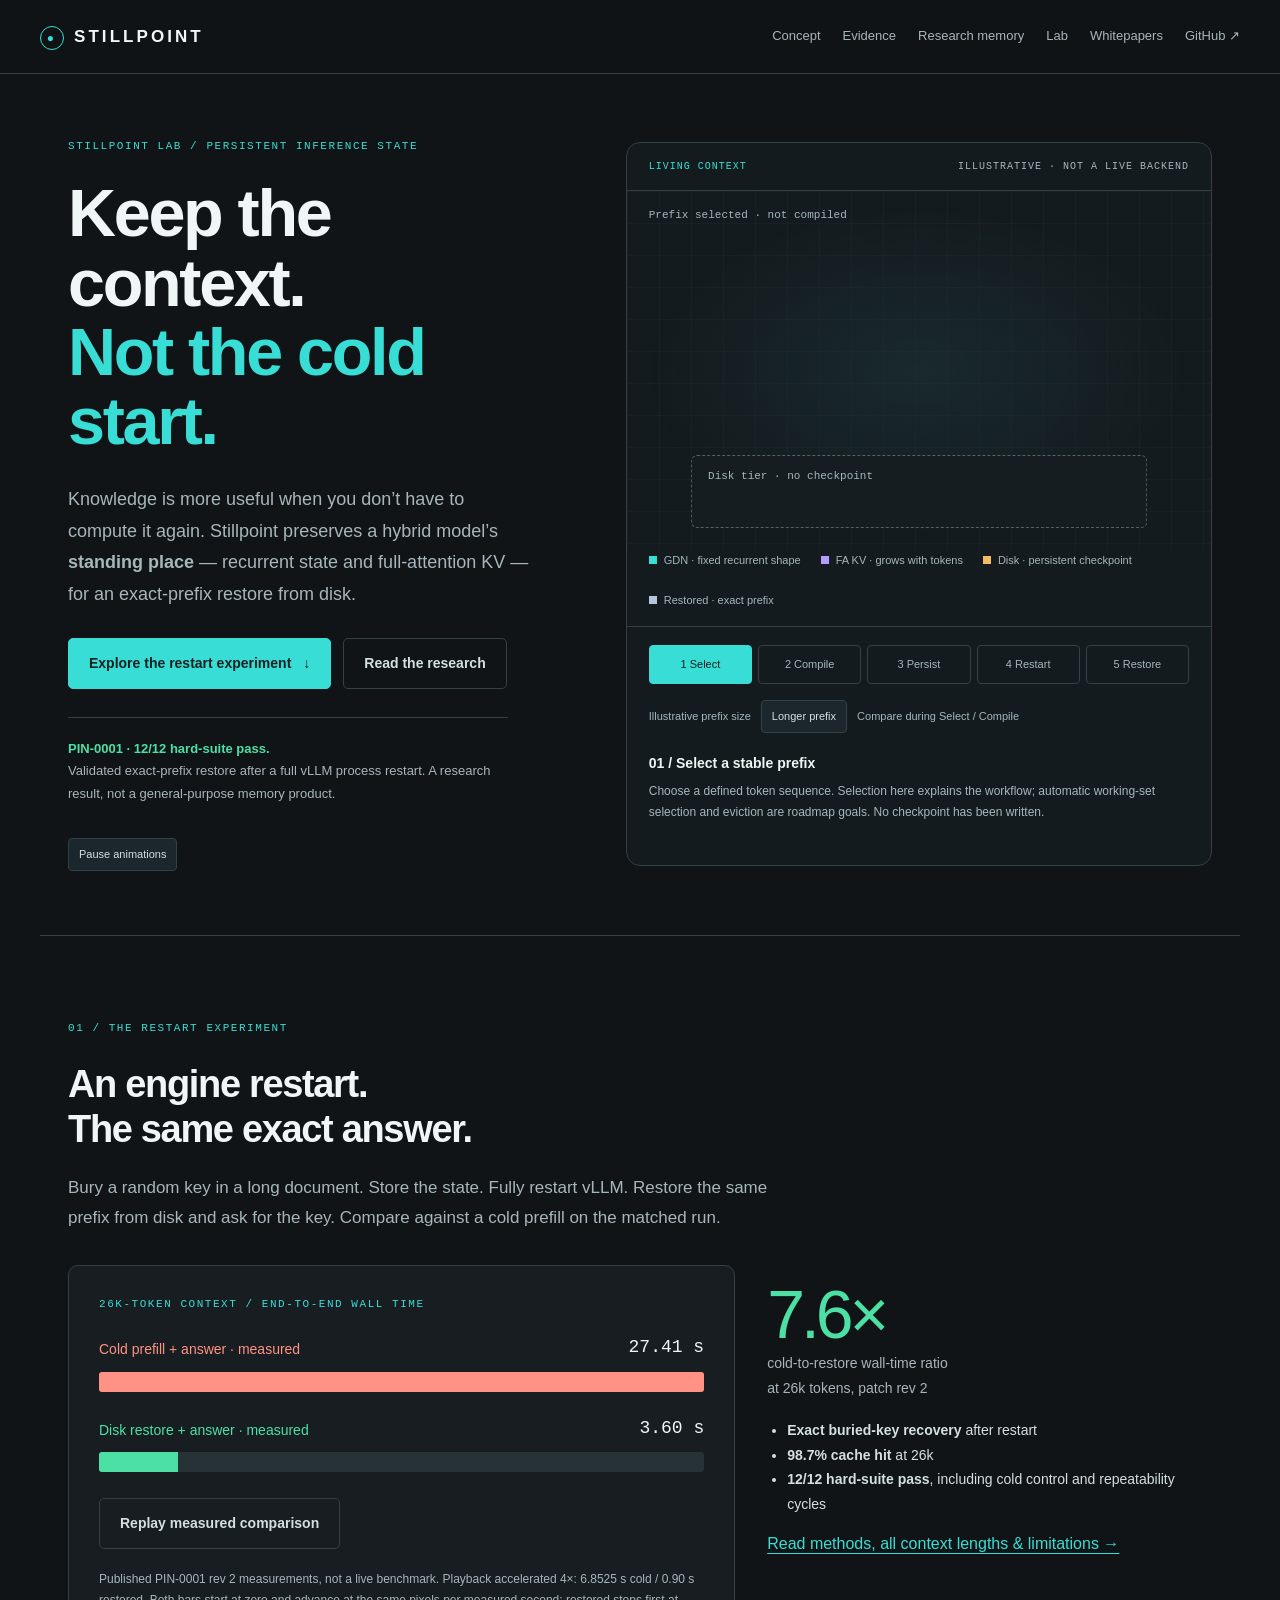
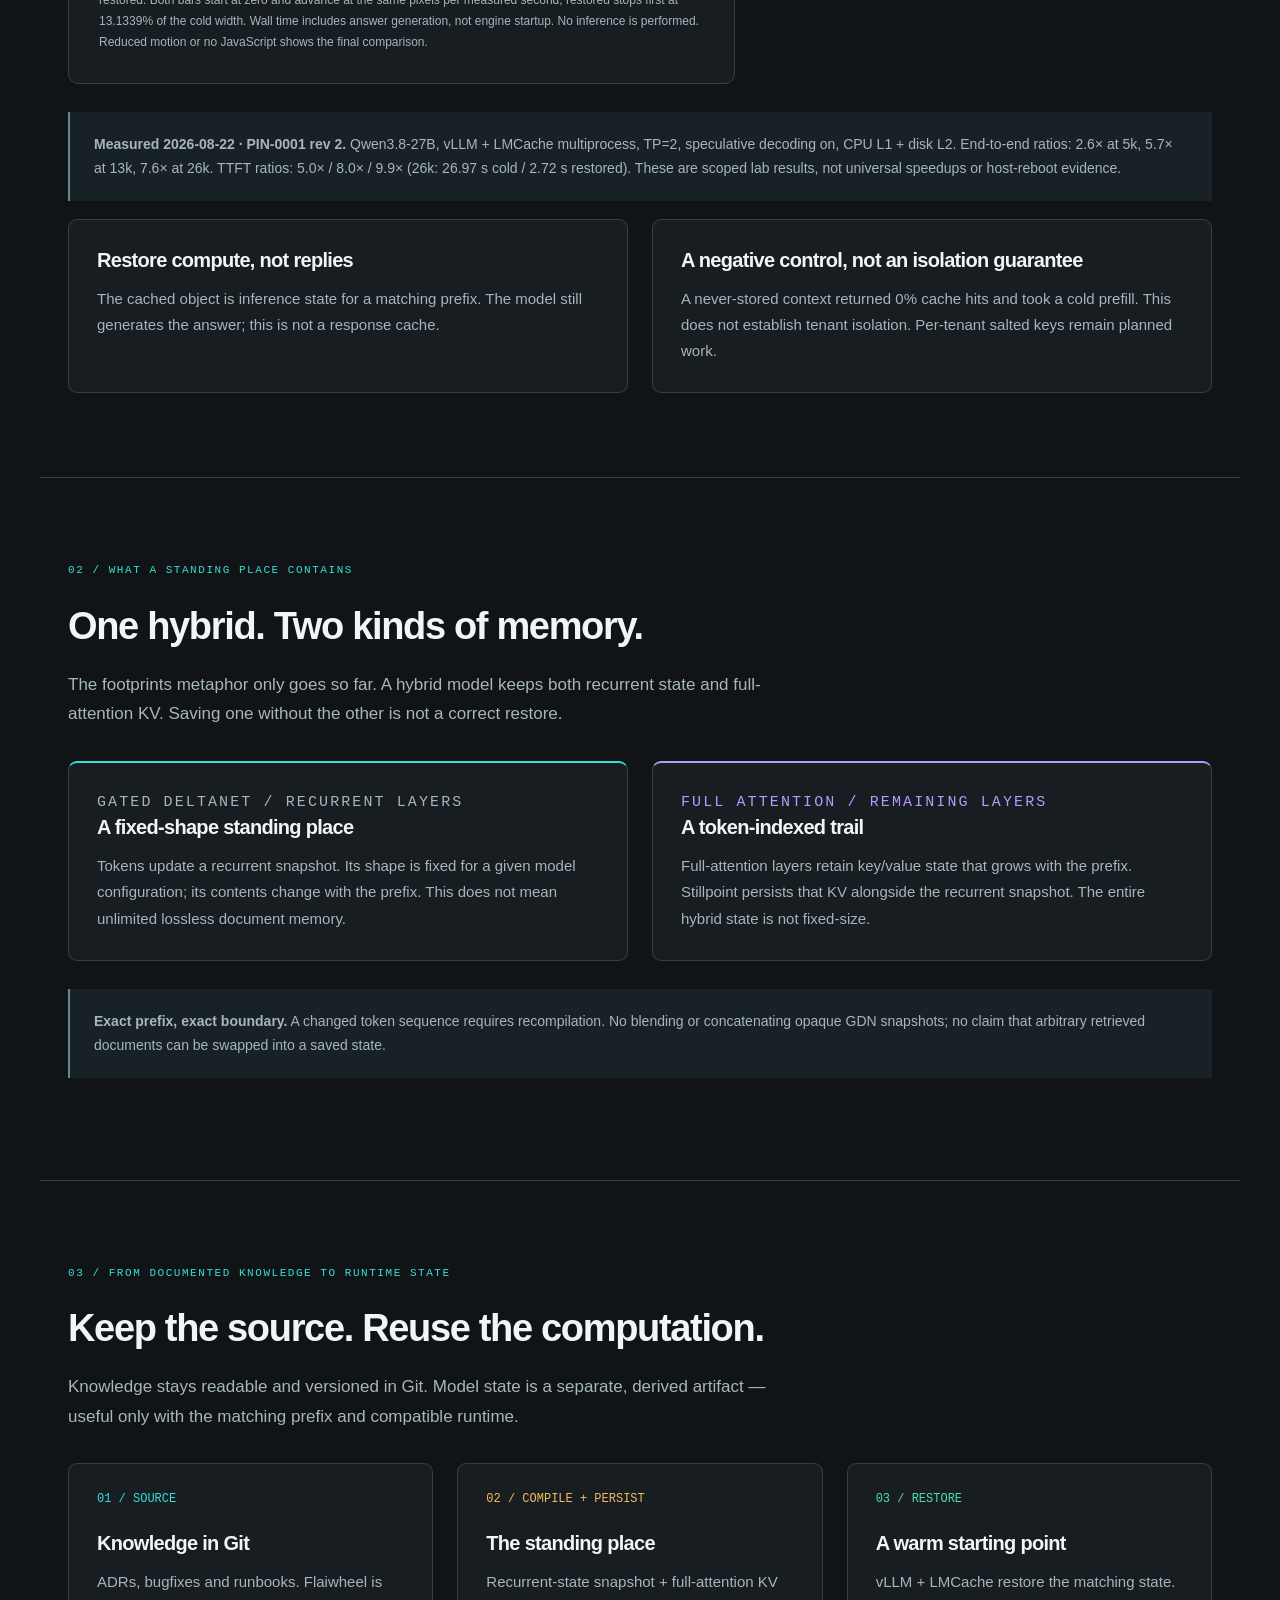
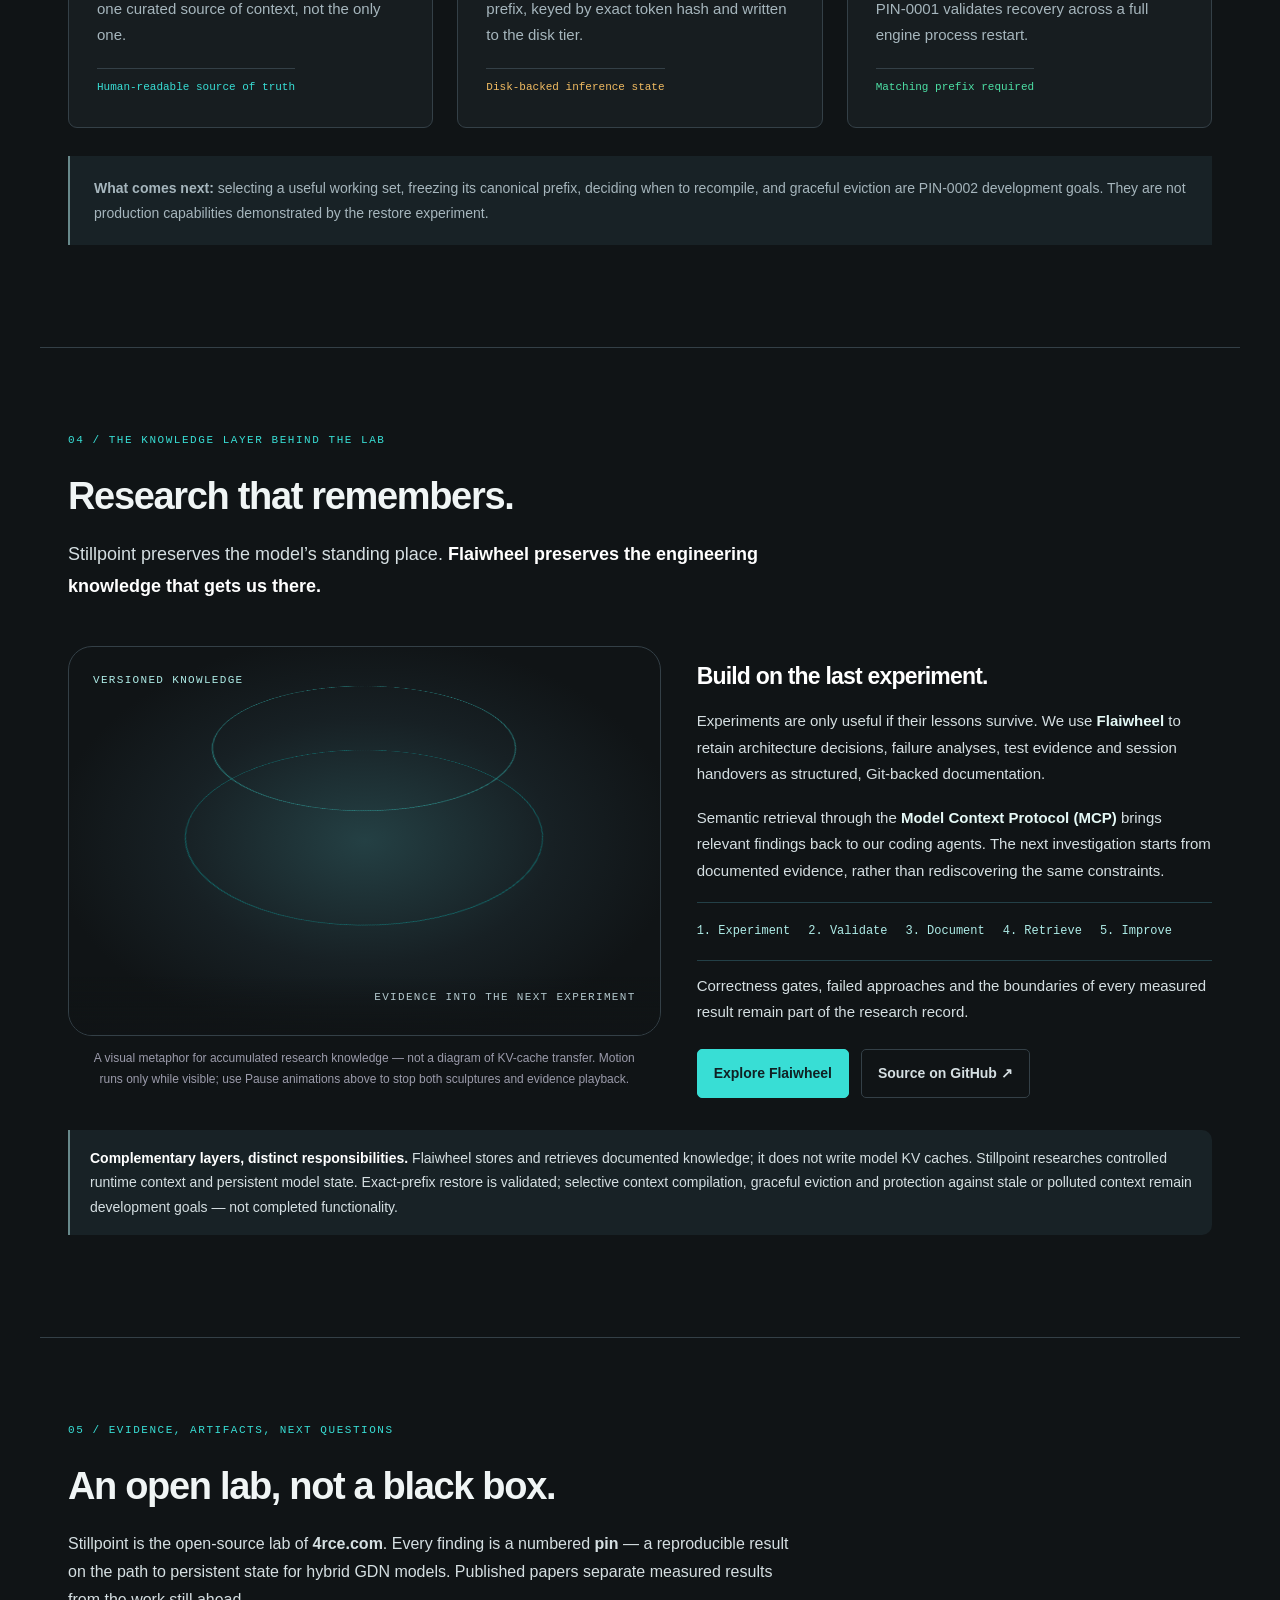
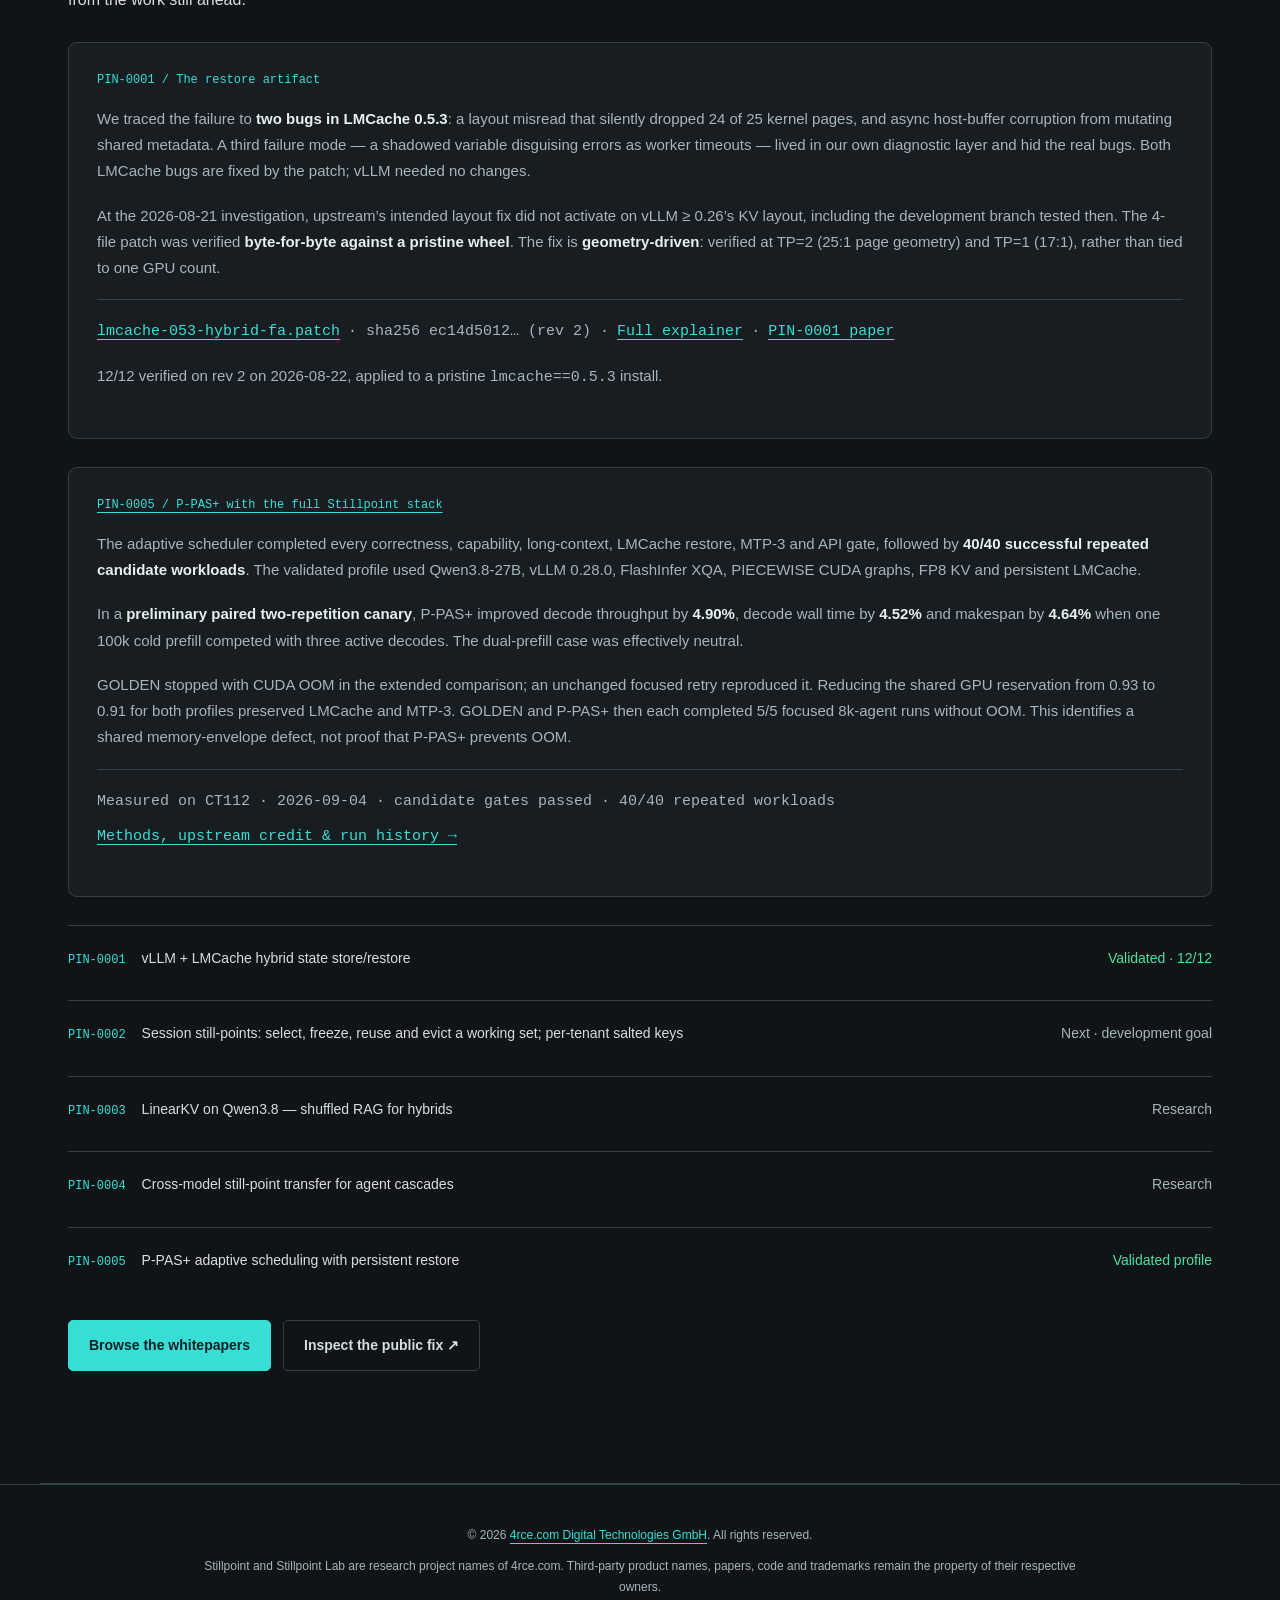
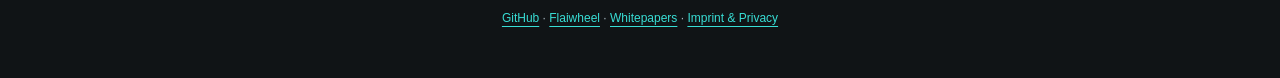
==== commit 4b08d6de: "Restore visible lifecycle motion and measured evidence replay Co-authored-by: Cursor <cursoragent@cu" ====
--- a/index.html
+++ b/index.html
@@ -60,7 +60,7 @@
                     <a class="btn btn-secondary" href="whitepapers.html">Read the research</a>
                 </div>
                 <p class="hero-proof"><strong>PIN-0001 · 12/12 hard-suite pass.</strong><br>Validated exact-prefix restore after a full vLLM process restart. A research result, not a general-purpose memory product.</p>
-                <button class="motion-control" type="button" aria-pressed="false" hidden>Enable gentle motion</button>
+                <button class="motion-control" type="button" aria-pressed="true" hidden>Pause animations</button>
             </div>
             <figure class="context-figure" aria-labelledby="context-title">
                 <div class="figure-head"><span id="context-title">Living context</span><span>Illustrative · not a live backend</span></div>
@@ -70,10 +70,13 @@
                         <div class="recurrent-core"><i class="core-face front"></i><i class="core-face back"></i><i class="core-face left"></i><i class="core-face right"></i><i class="core-face top"></i><i class="core-face bottom"></i></div>
                         <div class="kv-layer"></div><div class="kv-layer"></div><div class="kv-layer"></div><div class="kv-layer"></div><div class="kv-layer"></div>
                     </div>
+                    <div class="state-flow flow-gdn">GDN <span>↓</span></div>
+                    <div class="state-flow flow-kv">FA KV <span>↓</span></div>
+                    <div class="restore-success">Exact-prefix state restored</div>
                     <div class="engine-off">No running engine<br>No in-memory state</div>
                     <div class="disk-checkpoint"><strong>Disk checkpoint · both components stored</strong><div class="checkpoint-payload"><span>GDN snapshot</span><span>FA KV prefix</span></div></div>
                 </div>
-                <div class="diagram-legend"><span>GDN · fixed recurrent shape</span><span>FA KV · grows with tokens</span></div>
+                <div class="diagram-legend"><span class="legend-gdn">GDN · fixed recurrent shape</span><span class="legend-kv">FA KV · grows with tokens</span><span class="legend-storage">Disk · persistent checkpoint</span><span class="legend-restored">Restored · exact prefix</span></div>
                 <div class="diagram-controls" hidden>
                     <div class="context-steps" role="group" aria-label="Explore the illustrative state lifecycle">
                         <button type="button" data-context-step="select" aria-pressed="true">1 Select</button>
@@ -95,9 +98,10 @@
             <div class="evidence-layout">
                 <figure class="evidence-chart" aria-labelledby="chart-title">
                     <p class="eyebrow" id="chart-title">26k-token context / End-to-end wall time</p>
-                    <div class="bar-row"><div class="bar-label"><span>Cold prefill + answer</span><strong>27.4 s</strong></div><div class="bar-track" aria-hidden="true"><div class="bar"></div></div></div>
-                    <div class="bar-row"><div class="bar-label"><span>Disk restore + answer</span><strong>3.6 s</strong></div><div class="bar-track" aria-hidden="true"><div class="bar restored"></div></div></div>
-                    <figcaption>Static bars share a zero baseline; widths use the published 27.41 s / 3.60 s values. Wall time includes answer generation, not engine startup time. No animated or simulated benchmark.</figcaption>
+                    <div class="bar-row"><div class="bar-label"><span>Cold prefill + answer · measured</span><strong>27.41 s</strong></div><div class="bar-track" aria-hidden="true"><div class="bar"></div></div></div>
+                    <div class="bar-row"><div class="bar-label"><span>Disk restore + answer · measured</span><strong>3.60 s</strong></div><div class="bar-track" aria-hidden="true"><div class="bar restored"></div></div></div>
+                    <button id="replay-evidence" class="btn btn-secondary" type="button" aria-describedby="evidence-caption" hidden>Replay measured comparison</button>
+                    <figcaption id="evidence-caption">Published PIN-0001 rev 2 measurements, not a live benchmark. Playback accelerated 4×: 6.8525 s cold / 0.90 s restored. Both bars start at zero and advance at the same pixels per measured second; restored stops first at 13.1339% of the cold width. Wall time includes answer generation, not engine startup. No inference is performed. Reduced motion or no JavaScript shows the final comparison.</figcaption>
                 </figure>
                 <div class="evidence-summary">
                     <div class="metric">7.6×</div>
@@ -147,7 +151,7 @@
                         <div class="memory-world" aria-hidden="true"><div class="memory-plane"></div><div class="memory-plane"></div><div class="memory-plane"></div><div class="memory-plane"></div><div class="memory-axis"></div><div class="memory-orbit"><span class="memory-signal"></span><span class="memory-signal"></span></div><div class="memory-orbit second"><span class="memory-signal"></span></div></div>
                         <span class="memory-label bottom">Evidence into the next experiment</span>
                     </div>
-                    <figcaption class="memory-caption">A visual metaphor for accumulated research knowledge — not a diagram of KV-cache transfer. Motion is off by default.</figcaption>
+                    <figcaption class="memory-caption">A visual metaphor for accumulated research knowledge — not a diagram of KV-cache transfer. Motion runs only while visible; use Pause animations above to stop both sculptures and evidence playback.</figcaption>
                 </figure>
                 <div class="memory-copy">
                     <h3>Build on the last experiment.</h3>
--- a/site.css
+++ b/site.css
@@ -3,7 +3,8 @@
   color-scheme: dark;
   --dark: #101416; --dark-card: #171d20; --card: #171d20; --border: #344047;
   --text: #d5dfe2; --text-dim: #a6b6bd; --dim: #a6b6bd;
-  --cyan: #89e3e0; --green: #a4daca; --magenta: #e6f0ef; --yellow: #d9c499; --orange: #d4b699;
+  --cyan: #38ded5; --green: #4de0a5; --magenta: #b69aff; --yellow: #f2bc62; --orange: #ff9285;
+  --kv: var(--magenta); --storage: var(--yellow); --cold: var(--orange); --restored: var(--green);
   --neon-cyan: var(--cyan); --neon-green: var(--green); --neon-magenta: var(--magenta);
   --neon-yellow: var(--yellow); --neon-orange: var(--orange);
   --mono: ui-monospace, 'SF Mono', Menlo, Consolas, monospace;
@@ -147,6 +148,49 @@
 footer { border-top: 1px solid var(--border); padding: 40px 28px; text-align: center; color: var(--text-dim); font-size: 12px; }
 footer p { max-width: 900px; margin: 0 auto 10px; }
 footer a { color: var(--cyan); }
+/* A shared semantic palette: component identity survives storage and restore. */
+.core-face { border-color: var(--cyan); background: #168e91b3; box-shadow: inset 0 0 28px #38ded540, 0 0 14px #38ded520; }
+.kv-layer { border-color: #b69affcc; background: linear-gradient(135deg, #9670f54d, #9670f514); }
+.context-scene[data-step="select"] .runtime-world { opacity: .72; }
+.checkpoint-payload span { border-color: var(--cyan); }
+.checkpoint-payload span:last-child { border-color: var(--kv); color: var(--kv); }
+.context-scene:is([data-step="persist"], [data-step="restart"], [data-step="restore"]) .disk-checkpoint { border-color: var(--storage); background: #30271a; }
+.context-scene:is([data-step="persist"], [data-step="restart"], [data-step="restore"]) .disk-checkpoint strong { color: var(--storage); }
+.diagram-legend .legend-kv::before { background: var(--kv); }
+.diagram-legend .legend-storage::before { background: var(--storage); }
+.diagram-legend .legend-restored::before { background: var(--restored); }
+.context-steps button[data-context-step="persist"][aria-pressed="true"] { background: var(--storage); border-color: var(--storage); }
+.context-steps button[data-context-step="restore"][aria-pressed="true"] { background: var(--restored); border-color: var(--restored); }
+.context-steps button[data-context-step="restart"][aria-pressed="true"] { background: var(--cold); border-color: var(--cold); }
+/* Animate the core inside the state-controlled runtime, never the runtime transform. */
+.recurrent-core { animation: core-float 6s ease-in-out infinite paused; }
+@keyframes core-float { 0%, 100% { transform: translateZ(45px) rotateZ(-4deg); } 50% { transform: translateZ(64px) rotateZ(8deg); } }
+.motion-enabled .context-scene.in-view:not([data-step="restart"]) .recurrent-core { animation-play-state: running; }
+/* No transitions on lifecycle state: finite WAAPI flows truly pause at their current frame. */
+.runtime-world, .kv-layer { transition: none; }
+.state-flow { position: absolute; z-index: 3; top: 43%; opacity: 0; padding: 3px 8px; border: 1px solid currentColor; border-radius: 4px; background: #102327; color: var(--cyan); font: 11px var(--mono); pointer-events: none; }
+.flow-gdn { left: 29%; }
+.flow-kv { left: 60%; color: var(--kv); background: #251e36; }
+.context-scene[data-step="compile"] .state-flow::before { content: 'tokens → '; }
+.context-scene[data-step="restore"] .state-flow span { display: inline-block; transform: rotate(180deg); }
+.restore-success { position: absolute; top: 59%; width: 100%; text-align: center; font: 11px var(--mono); color: var(--restored); visibility: hidden; }
+.context-scene[data-step="restore"] .restore-success { visibility: visible; }
+.bar { background: var(--cold); transform-origin: left center; }
+.bar.restored { background: var(--restored); }
+.bar-row:first-of-type .bar-label span { color: var(--cold); }
+.bar-row:nth-of-type(2) .bar-label span { color: var(--restored); }
+.evidence-chart figcaption { margin-top: 20px; }
+.evidence-summary .metric { color: var(--restored); }
+.concept-card:first-child { border-top: 2px solid var(--cyan); }
+.concept-card:last-child { border-top: 2px solid var(--kv); }
+.concept-card:last-child .eyebrow { color: var(--kv); }
+.pipe-node:nth-child(2) .step-number, .pipe-node:nth-child(2) .pipe-badge { color: var(--storage); }
+.pipe-node:nth-child(3) .step-number, .pipe-node:nth-child(3) .pipe-badge { color: var(--restored); }
+/* Flaiwheel stays a distinct knowledge metaphor, not KV transfer. */
+.memory-plane { border-color: #38ded580; }
+.memory-orbit.second { border-color: #38ded580; }
+.second .memory-signal { background: var(--cyan); box-shadow: 0 0 18px #38ded5; }
+button:disabled { cursor: default; opacity: .65; }
 .no-motion *, .no-motion *::before, .no-motion *::after { transition: none !important; animation-play-state: paused !important; }
 @media (max-width: 1000px) {
   .home .hero { grid-template-columns: 1fr 1fr; gap: 28px; }
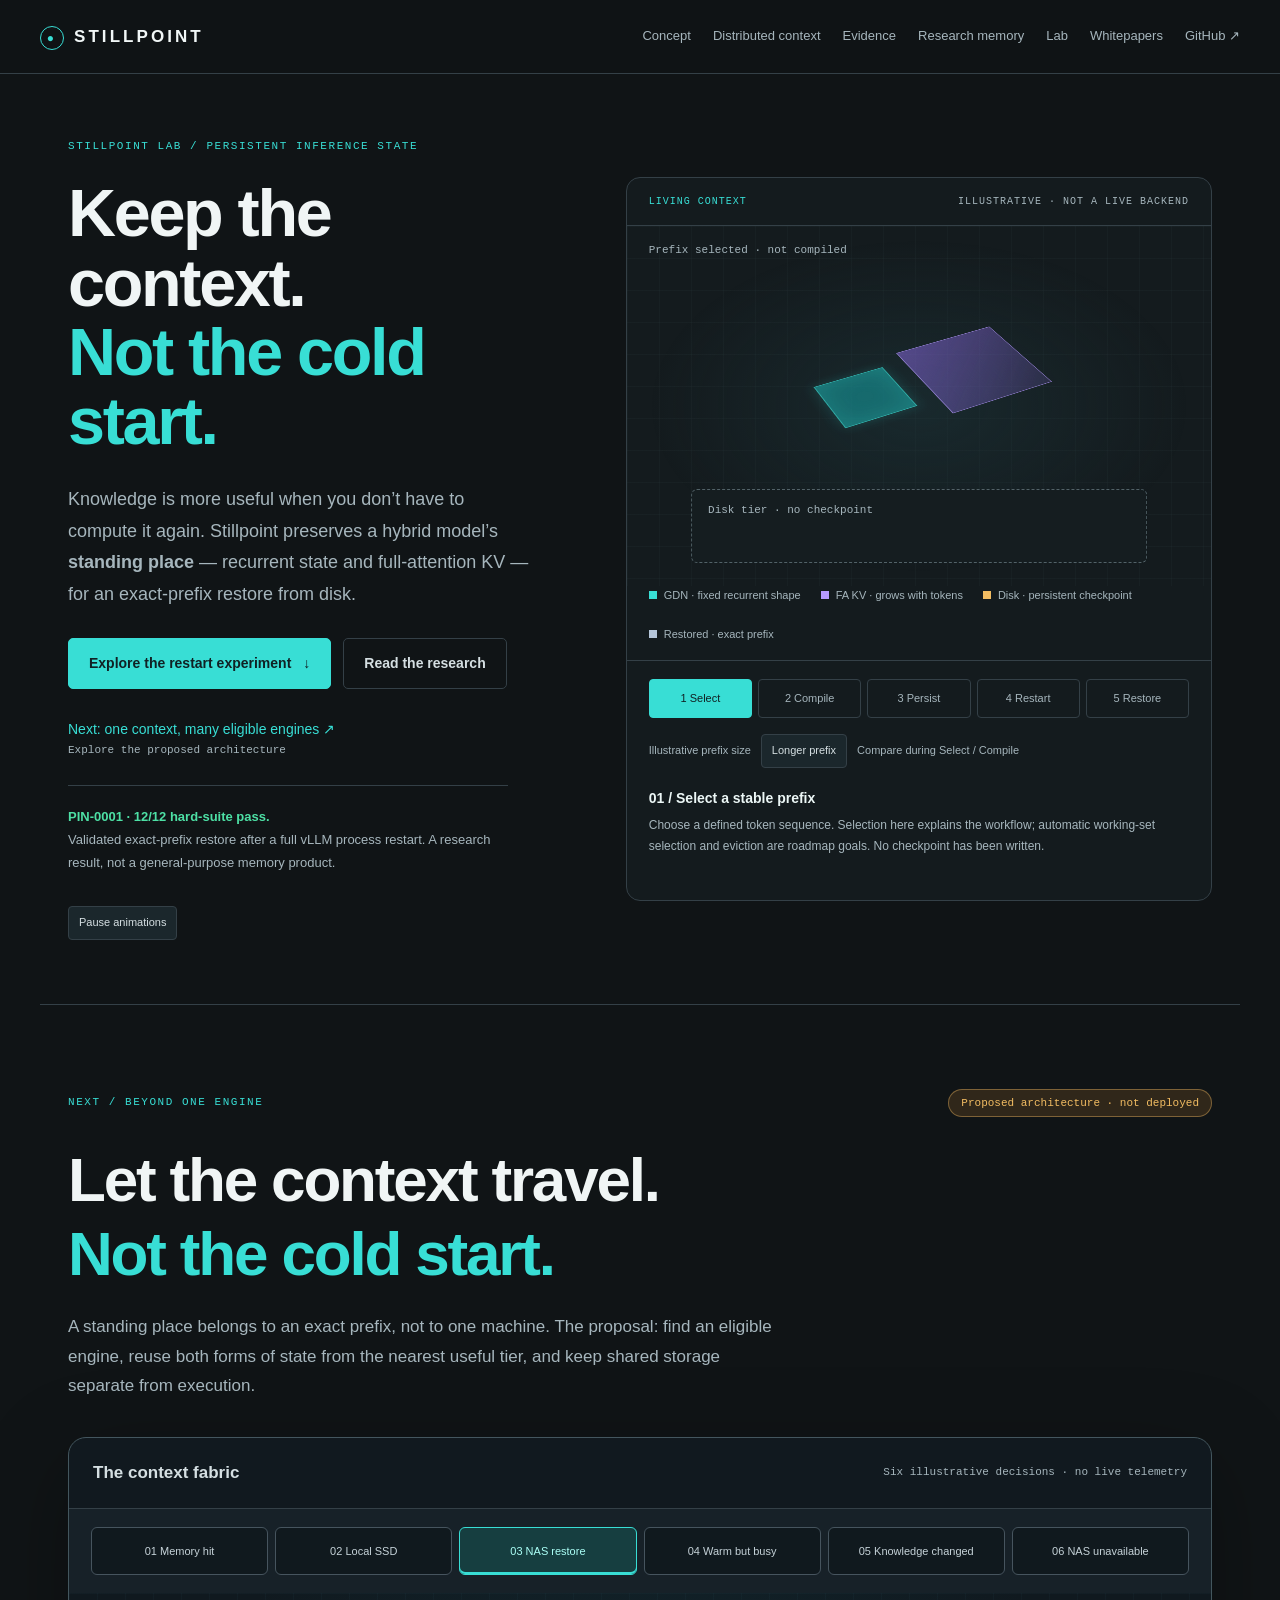
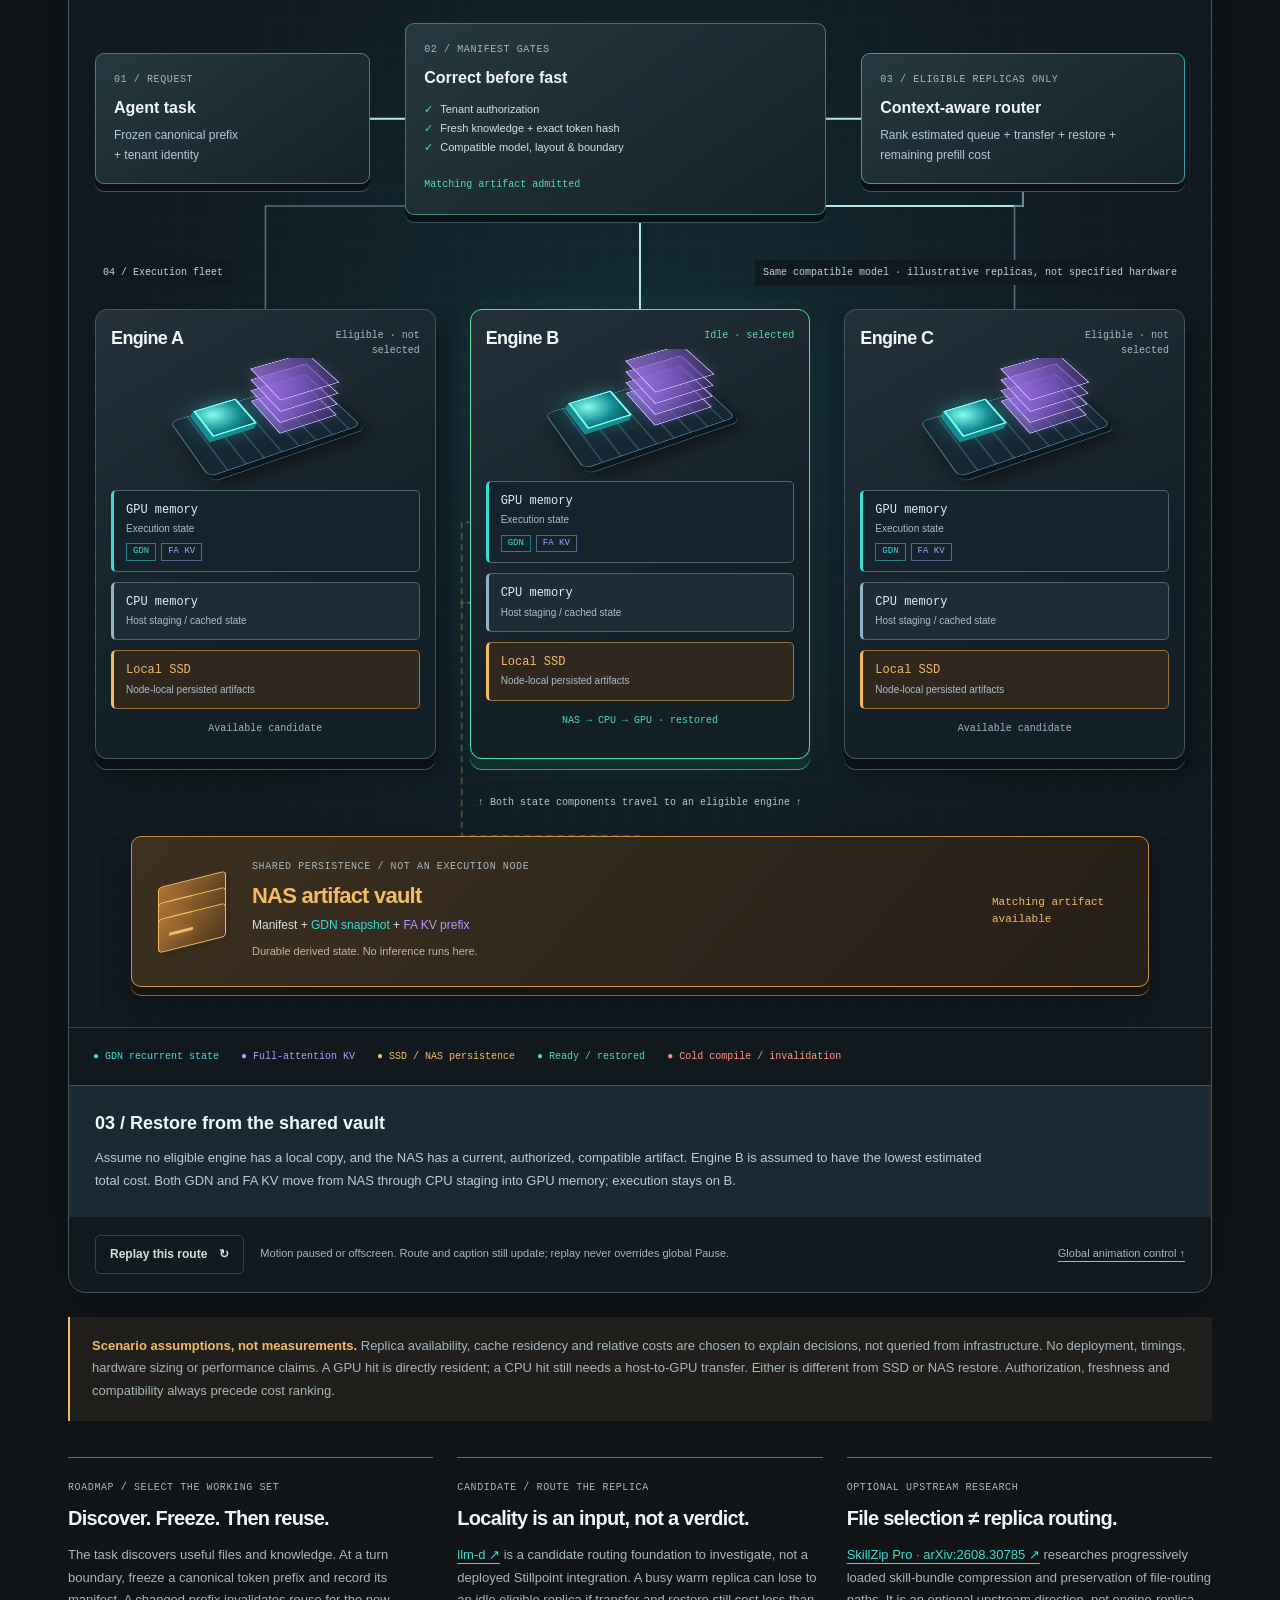
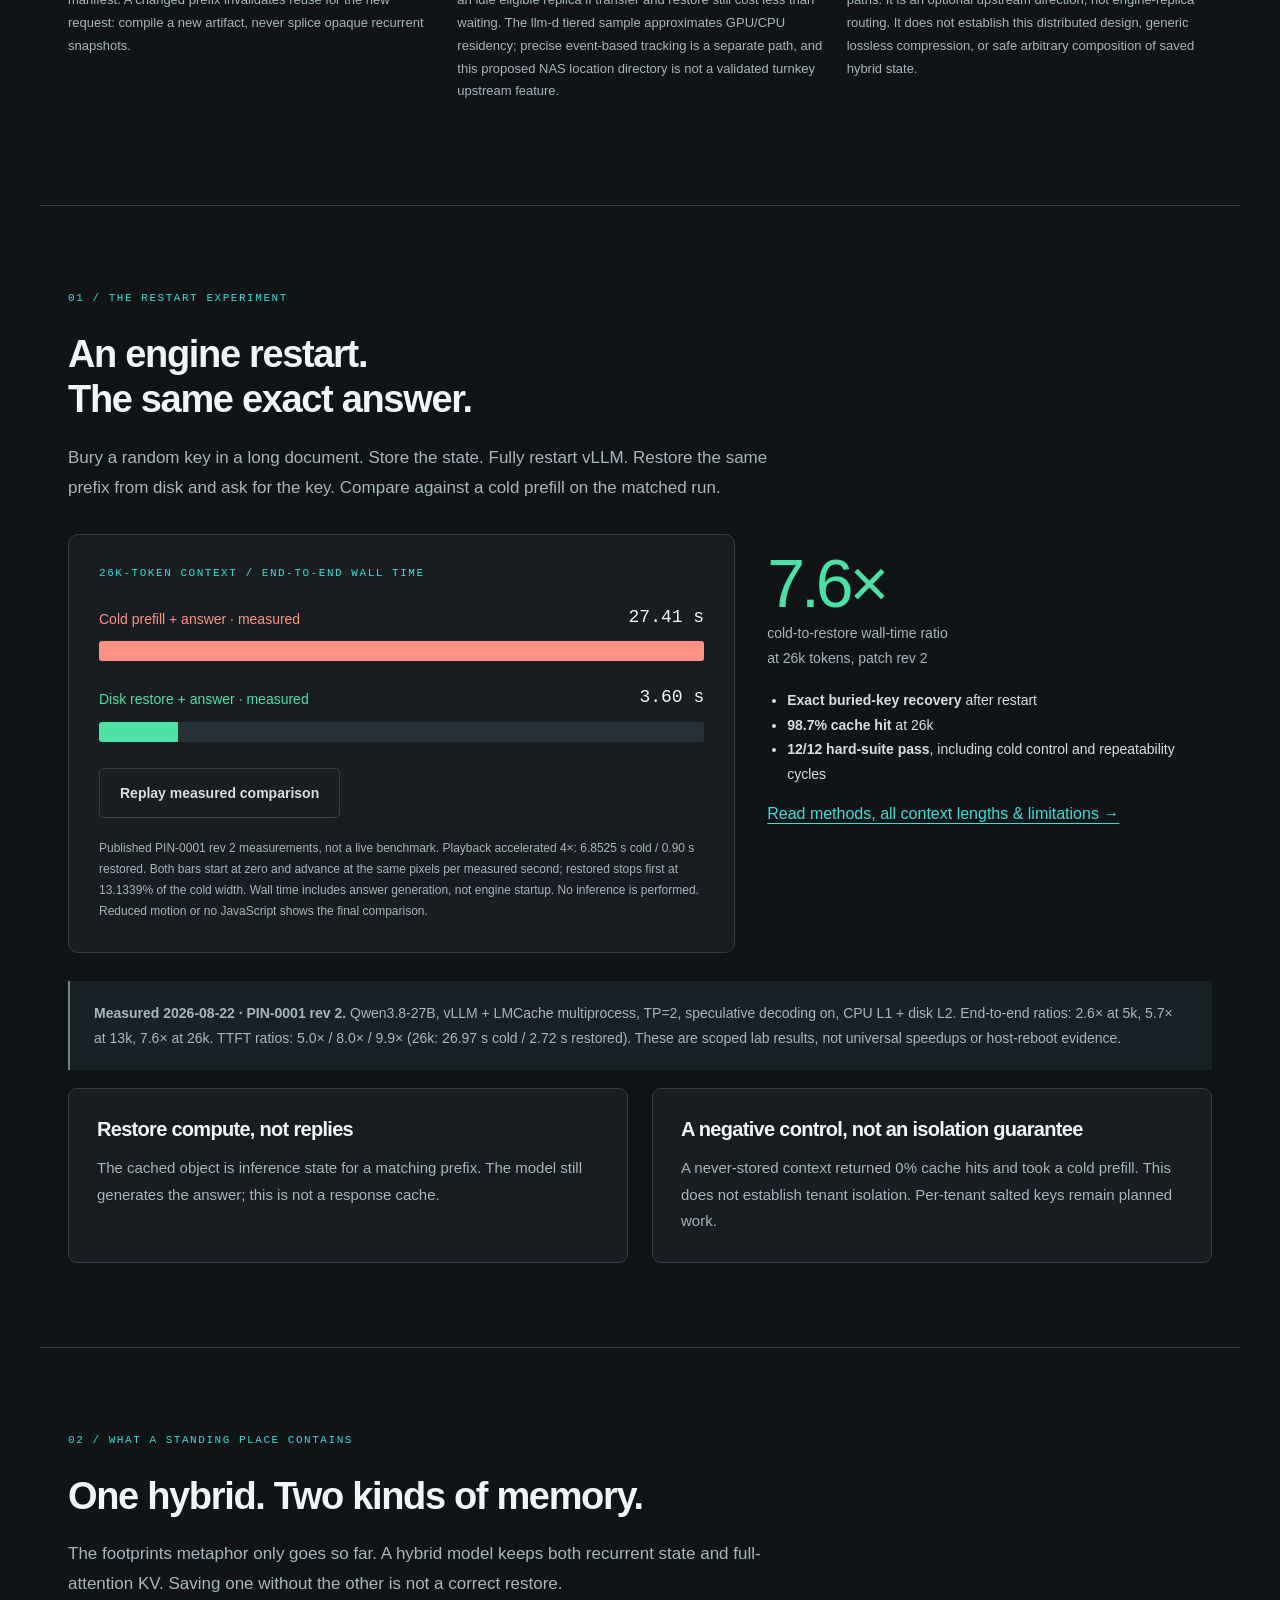
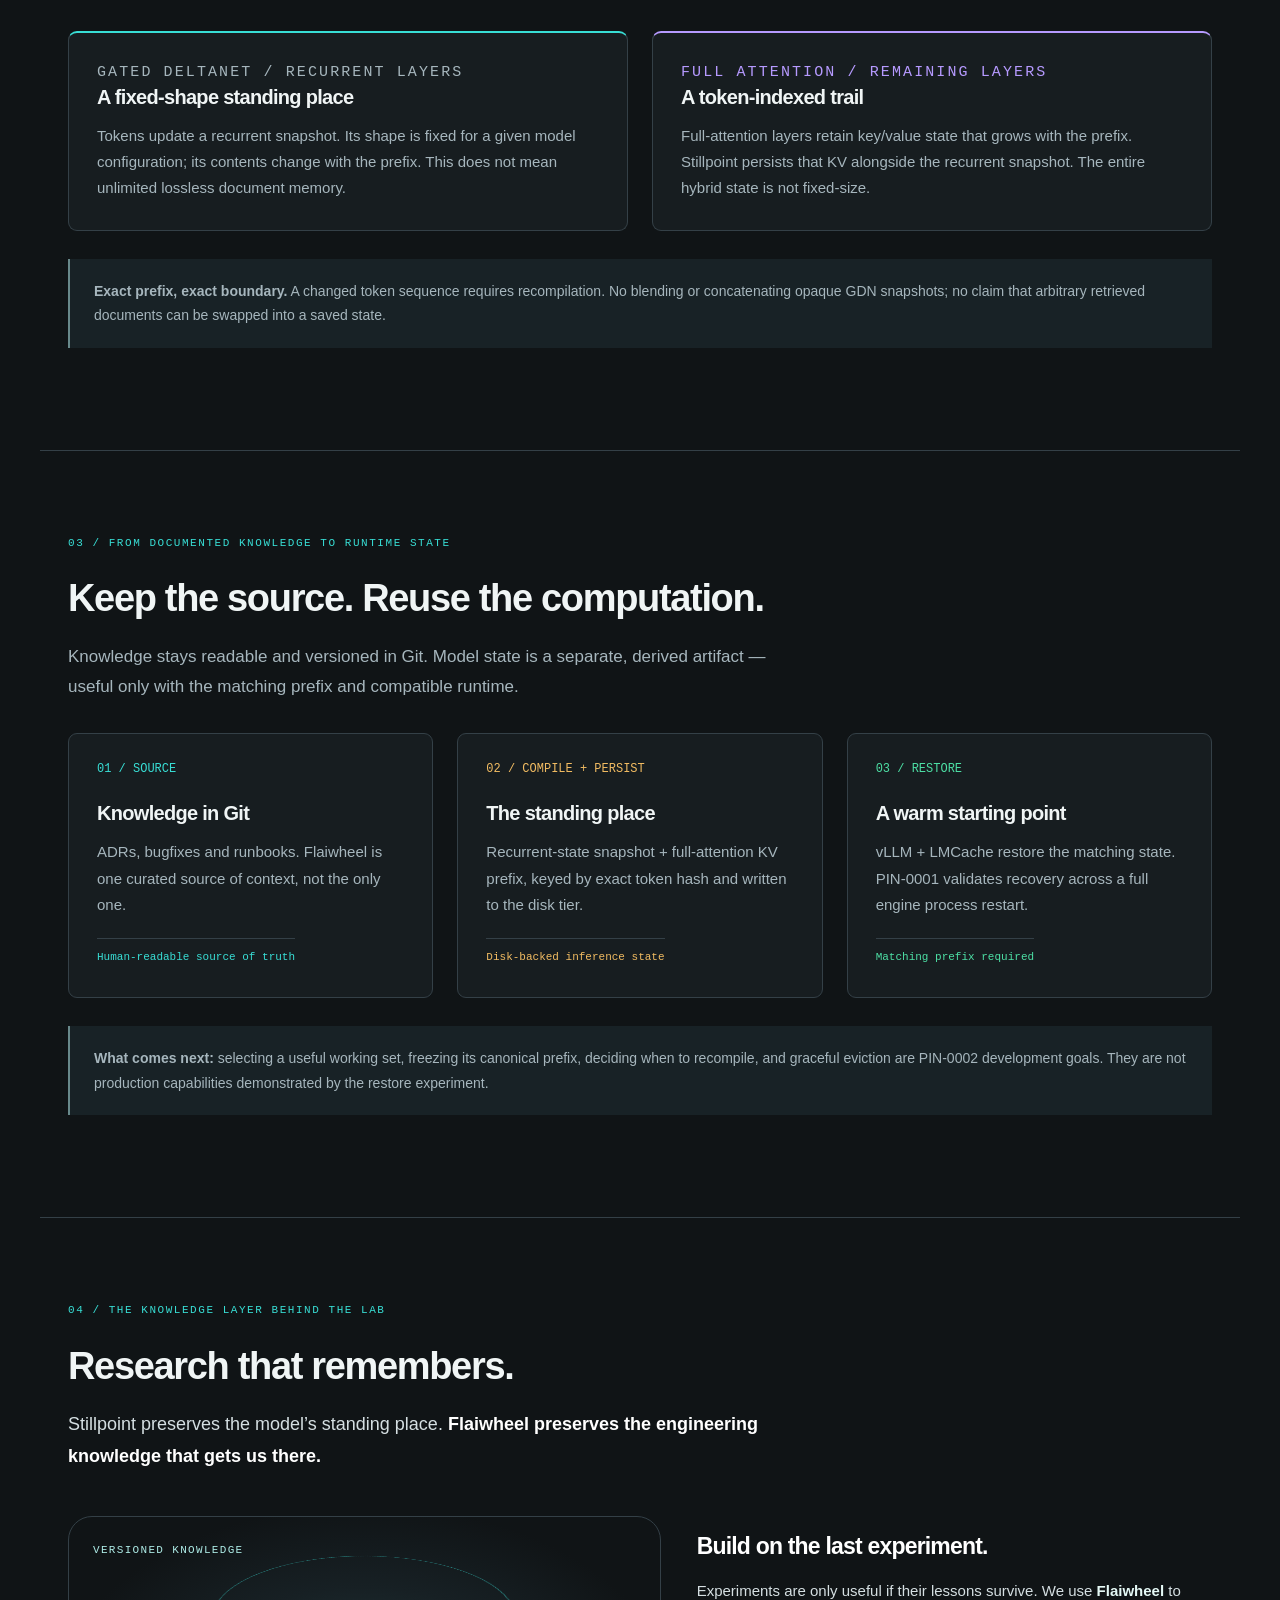
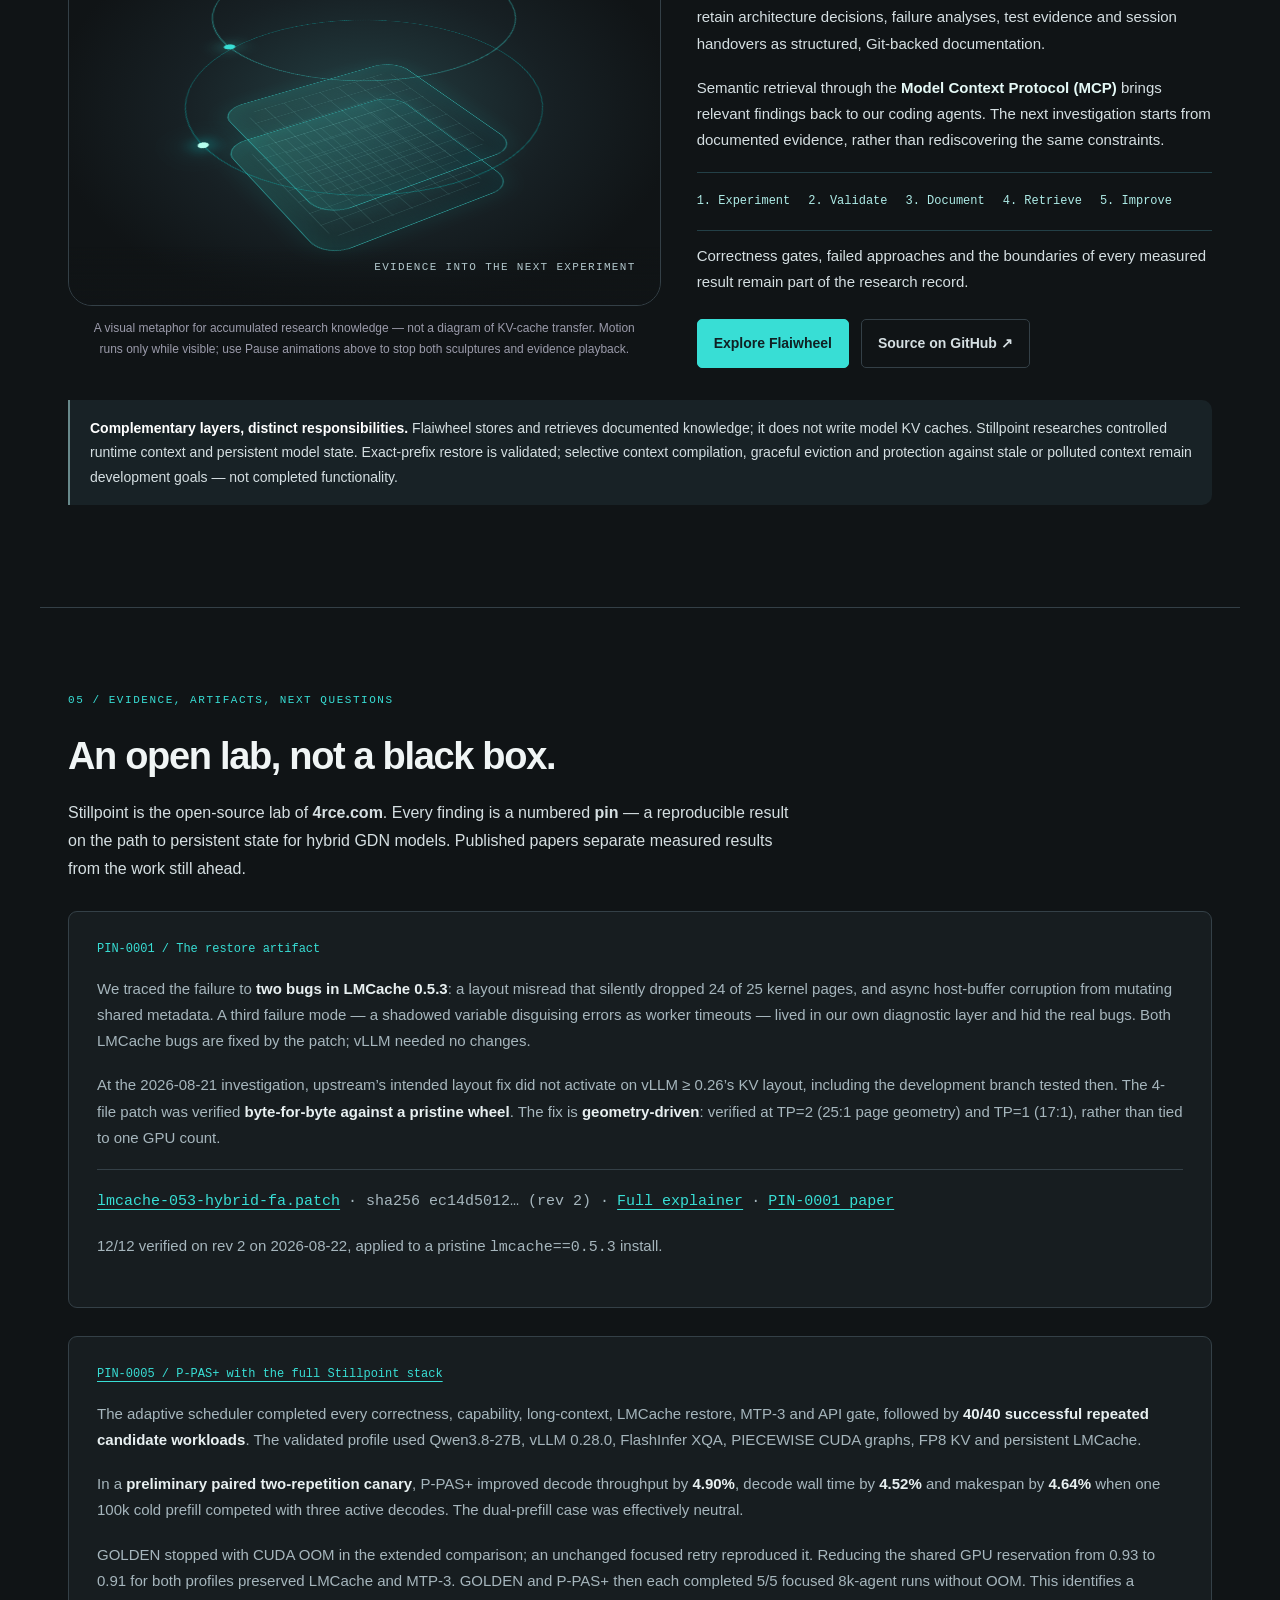
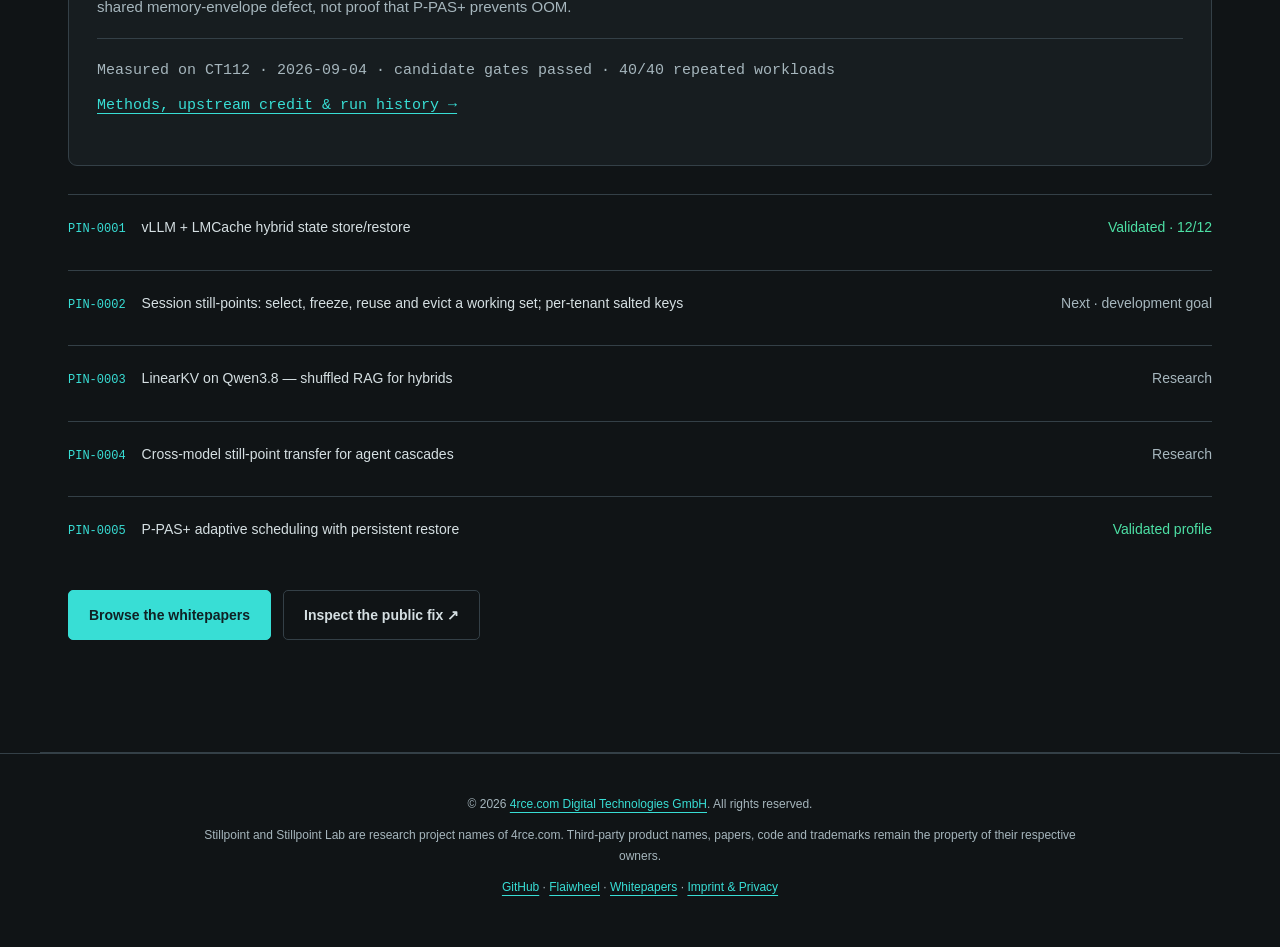
==== commit 982f134a: "Add proposed distributed context architecture visual Co-authored-by: Cursor <cursoragent@cursor.com>" ====
--- a/index.html
+++ b/index.html
@@ -33,7 +33,9 @@
     <link rel="icon" type="image/svg+xml" href="data:image/svg+xml,<svg xmlns=%22http://www.w3.org/2000/svg%22 viewBox=%220 0 100 100%22><circle cx=%2250%22 cy=%2250%22 r=%2230%22 fill=%22none%22 stroke=%22%2389e3e0%22 stroke-width=%224%22/><circle cx=%2250%22 cy=%2250%22 r=%226%22 fill=%22%2389e3e0%22/></svg>">
     <link rel="stylesheet" href="flaiwheel.css">
     <link rel="stylesheet" href="site.css">
+    <link rel="stylesheet" href="distributed-context.css">
     <script src="site.js" defer></script>
+    <script src="distributed-context.js" defer></script>
 </head>
 <body>
     <a class="skip-link" href="#main">Skip to content</a>
@@ -42,6 +44,7 @@
         <button class="nav-toggle" type="button" aria-expanded="false" aria-controls="site-links" hidden>Menu</button>
         <div class="links" id="site-links">
             <a href="index.html#concept">Concept</a>
+            <a href="index.html#distributed-context">Distributed context</a>
             <a href="index.html#why">Evidence</a>
             <a href="index.html#research-memory">Research memory</a>
             <a href="index.html#lab">Lab</a>
@@ -59,6 +62,7 @@
                     <a class="btn" href="#why">Explore the restart experiment <span aria-hidden="true">↓</span></a>
                     <a class="btn btn-secondary" href="whitepapers.html">Read the research</a>
                 </div>
+                <a class="distributed-hero-link" href="#distributed-context">Next: one context, many eligible engines <span aria-hidden="true">↗</span><small>Explore the proposed architecture</small></a>
                 <p class="hero-proof"><strong>PIN-0001 · 12/12 hard-suite pass.</strong><br>Validated exact-prefix restore after a full vLLM process restart. A research result, not a general-purpose memory product.</p>
                 <button class="motion-control" type="button" aria-pressed="true" hidden>Pause animations</button>
             </div>
@@ -89,6 +93,44 @@
                 </div>
                 <figcaption aria-live="polite" aria-atomic="true"><strong id="step-title">Persist both forms of state</strong><span id="step-caption">The fixed-shape GDN snapshot and token-growing full-attention KV are stored together. A process restart clears the running engine, not the disk checkpoint. This is a conceptual diagram, not a live cache or a memory-size benchmark.</span></figcaption>
             </figure>
+        </section>
+
+        <section id="distributed-context" class="distributed-context" aria-labelledby="distributed-title">
+            <div class="dc-heading"><p class="section-kicker">Next / Beyond one engine</p><span class="dc-proposed">Proposed architecture · not deployed</span></div>
+            <h2 id="distributed-title">Let the context travel.<br><em>Not the cold start.</em></h2>
+            <p class="section-sub">A standing place belongs to an exact prefix, not to one machine. The proposal: find an eligible engine, reuse both forms of state from the nearest useful tier, and keep shared storage separate from execution.</p>
+            <figure class="dc-figure" aria-labelledby="dc-figure-title" aria-describedby="dc-caption dc-assumptions">
+                <div class="dc-figure-top"><strong id="dc-figure-title">The context fabric</strong><span>Six illustrative decisions · no live telemetry</span></div>
+                <div class="dc-controls" role="group" aria-label="Choose an illustrative routing scenario" hidden>
+                    <button type="button" data-dc-scenario="memory" aria-pressed="false">01 Memory hit</button>
+                    <button type="button" data-dc-scenario="ssd" aria-pressed="false">02 Local SSD</button>
+                    <button type="button" data-dc-scenario="nas" aria-pressed="true">03 NAS restore</button>
+                    <button type="button" data-dc-scenario="busy" aria-pressed="false">04 Warm but busy</button>
+                    <button type="button" data-dc-scenario="changed" aria-pressed="false">05 Knowledge changed</button>
+                    <button type="button" data-dc-scenario="offline" aria-pressed="false">06 NAS unavailable</button>
+                </div>
+                <div class="dc-scene" data-scenario="nas">
+                    <svg class="dc-connections" aria-hidden="true" focusable="false"><g class="dc-rails"></g><g class="dc-packets"></g></svg>
+                    <div class="dc-control-plane">
+                        <div class="dc-task" data-dc-port="task"><span class="dc-overline">01 / Request</span><strong>Agent task</strong><small>Frozen canonical prefix<br>+ tenant identity</small></div>
+                        <div class="dc-gates" data-dc-port="gates"><span class="dc-overline">02 / Manifest gates</span><strong>Correct before fast</strong><ul><li>Tenant authorization</li><li>Fresh knowledge + exact token hash</li><li>Compatible model, layout &amp; boundary</li></ul><span class="dc-gate-result">Matching artifact admitted</span></div>
+                        <div class="dc-router" data-dc-port="router"><span class="dc-overline">03 / Eligible replicas only</span><strong>Context-aware router</strong><small>Rank estimated queue + transfer + restore + remaining prefill cost</small></div>
+                    </div>
+                    <div class="dc-fleet-label"><span>04 / Execution fleet</span><span>Same compatible model · illustrative replicas, not specified hardware</span></div>
+                    <div class="dc-fleet">
+                        <article class="dc-engine" data-engine="a" data-dc-port="engine-a"><header><h3>Engine A</h3><span class="dc-node-status">Eligible · not selected</span></header><div class="dc-chip-scene" aria-hidden="true"><div class="dc-chip-board"><i class="dc-chip-core"></i><i class="dc-chip-layer"></i><i class="dc-chip-layer"></i><i class="dc-chip-layer"></i><i class="dc-chip-layer"></i></div></div><div class="dc-tier dc-gpu" data-dc-port="gpu-a"><strong>GPU memory</strong><span>Execution state</span><i class="dc-state-pair" aria-label="GDN and FA KV"><b>GDN</b><b>FA KV</b></i></div><div class="dc-tier dc-cpu" data-dc-port="cpu-a"><strong>CPU memory</strong><span>Host staging / cached state</span></div><div class="dc-tier dc-ssd" data-dc-port="ssd-a"><strong>Local SSD</strong><span>Node-local persisted artifacts</span></div><p class="dc-outcome">Available candidate</p></article>
+                        <article class="dc-engine is-selected" data-engine="b" data-dc-port="engine-b"><header><h3>Engine B</h3><span class="dc-node-status">Eligible · selected</span></header><div class="dc-chip-scene" aria-hidden="true"><div class="dc-chip-board"><i class="dc-chip-core"></i><i class="dc-chip-layer"></i><i class="dc-chip-layer"></i><i class="dc-chip-layer"></i><i class="dc-chip-layer"></i></div></div><div class="dc-tier dc-gpu" data-dc-port="gpu-b"><strong>GPU memory</strong><span>Execution state</span><i class="dc-state-pair" aria-label="GDN and FA KV"><b>GDN</b><b>FA KV</b></i></div><div class="dc-tier dc-cpu" data-dc-port="cpu-b"><strong>CPU memory</strong><span>Host staging / cached state</span></div><div class="dc-tier dc-ssd" data-dc-port="ssd-b"><strong>Local SSD</strong><span>Node-local persisted artifacts</span></div><p class="dc-outcome">NAS → CPU → GPU · restored</p></article>
+                        <article class="dc-engine" data-engine="c" data-dc-port="engine-c"><header><h3>Engine C</h3><span class="dc-node-status">Eligible · not selected</span></header><div class="dc-chip-scene" aria-hidden="true"><div class="dc-chip-board"><i class="dc-chip-core"></i><i class="dc-chip-layer"></i><i class="dc-chip-layer"></i><i class="dc-chip-layer"></i><i class="dc-chip-layer"></i></div></div><div class="dc-tier dc-gpu" data-dc-port="gpu-c"><strong>GPU memory</strong><span>Execution state</span><i class="dc-state-pair" aria-label="GDN and FA KV"><b>GDN</b><b>FA KV</b></i></div><div class="dc-tier dc-cpu" data-dc-port="cpu-c"><strong>CPU memory</strong><span>Host staging / cached state</span></div><div class="dc-tier dc-ssd" data-dc-port="ssd-c"><strong>Local SSD</strong><span>Node-local persisted artifacts</span></div><p class="dc-outcome">Available candidate</p></article>
+                    </div>
+                    <div class="dc-storage-link" aria-hidden="true">↑ Both state components travel to an eligible engine ↑</div>
+                    <div class="dc-vault" data-dc-port="vault"><div class="dc-vault-stack" aria-hidden="true"><i></i><i></i><i></i></div><div><span class="dc-overline">Shared persistence / not an execution node</span><h3>NAS artifact vault</h3><p>Manifest + <span class="dc-cyan">GDN snapshot</span> + <span class="dc-violet">FA KV prefix</span></p><small>Durable derived state. No inference runs here.</small></div><span class="dc-vault-status">Matching artifact available</span></div>
+                </div>
+                <div class="dc-legend" aria-label="Diagram colour key"><span class="dc-cyan">● GDN recurrent state</span><span class="dc-violet">● Full-attention KV</span><span class="dc-amber">● SSD / NAS persistence</span><span class="dc-emerald">● Ready / restored</span><span class="dc-coral">● Cold compile / invalidation</span></div>
+                <figcaption id="dc-caption" aria-live="polite" aria-atomic="true"><strong>03 / Restore from the shared vault</strong><span>Assume no eligible engine has a local copy, and the NAS has a current, authorized, compatible artifact. Engine B is assumed to have the lowest estimated total cost. Both GDN and FA KV move from NAS through CPU staging into GPU memory; execution stays on B.</span></figcaption>
+                <div class="dc-replay-row"><button class="btn btn-secondary" id="dc-replay" type="button" hidden>Replay this route <span aria-hidden="true">↻</span></button><span id="dc-motion-note">Static route summary. No animation is needed to understand the decision.</span><a href="#main">Global animation control ↑</a></div>
+            </figure>
+            <p class="dc-assumptions" id="dc-assumptions"><strong>Scenario assumptions, not measurements.</strong> Replica availability, cache residency and relative costs are chosen to explain decisions, not queried from infrastructure. No deployment, timings, hardware sizing or performance claims. A GPU hit is directly resident; a CPU hit still needs a host-to-GPU transfer. Either is different from SSD or NAS restore. Authorization, freshness and compatibility always precede cost ranking.</p>
+            <div class="dc-roadmap"><article><span class="dc-overline">Roadmap / Select the working set</span><h3>Discover. Freeze. Then reuse.</h3><p>The task discovers useful files and knowledge. At a turn boundary, freeze a canonical token prefix and record its manifest. A changed prefix invalidates reuse for the new request: compile a new artifact, never splice opaque recurrent snapshots.</p></article><article><span class="dc-overline">Candidate / Route the replica</span><h3>Locality is an input, not a verdict.</h3><p><a href="https://github.com/llm-d/llm-d">llm-d ↗</a> is a candidate routing foundation to investigate, not a deployed Stillpoint integration. A busy warm replica can lose to an idle eligible replica if transfer and restore still cost less than waiting. The llm-d tiered sample approximates GPU/CPU residency; precise event-based tracking is a separate path, and this proposed NAS location directory is not a validated turnkey upstream feature.</p></article><article><span class="dc-overline">Optional upstream research</span><h3>File selection ≠ replica routing.</h3><p><a href="https://arxiv.org/abs/2608.30785">SkillZip Pro · arXiv:2608.30785 ↗</a> researches progressively loaded skill-bundle compression and preservation of file-routing paths. It is an optional upstream direction, not engine-replica routing. It does not establish this distributed design, generic lossless compression, or safe arbitrary composition of saved hybrid state.</p></article></div>
         </section>
 
         <section id="why" aria-labelledby="evidence-title">
--- a/distributed-context.css
+++ b/distributed-context.css
@@ -0,0 +1,133 @@
+/* Proposed distributed context. Scoped scene geometry; labels stay in the reading plane. */
+.distributed-hero-link { display: block; max-width: 440px; margin: 8px 0 24px; font-size: 14px; text-decoration: none; }
+.distributed-hero-link small { display: block; color: var(--text-dim); font: 11px/1.8 var(--mono); }
+.dc-heading, .dc-figure-top { display: flex; align-items: center; justify-content: space-between; gap: 16px; flex-wrap: wrap; }
+.dc-heading .section-kicker { margin: 0; }
+.dc-proposed { border: 1px solid #f2bc6266; color: var(--storage); background: #30271a; padding: 5px 12px; border-radius: 30px; font: 11px/1.5 var(--mono); }
+.home .distributed-context h2 { margin-top: 26px; font-size: clamp(36px, 5vw, 62px); }
+.distributed-context h2 em { color: var(--cyan); font-style: normal; }
+.dc-figure { margin: 36px 0 0; border: 1px solid #43565e; background: #11191f; border-radius: 18px; overflow: hidden; box-shadow: 0 24px 90px #0004; }
+.dc-figure-top { padding: 20px 24px; border-bottom: 1px solid #344047; }
+.dc-figure-top strong { font-size: 17px; font-weight: 550; }
+.dc-figure-top > span { color: var(--text-dim); font: 11px/1.6 var(--mono); }
+.dc-controls { display: grid; grid-template-columns: repeat(6, 1fr); padding: 18px 22px; gap: 7px; background: #172128; }
+.dc-controls button { min-height: 48px; border-radius: 6px; padding: 8px; background: #10191e; border: 1px solid #46545e; color: #c5d2d8; font-size: 11px; line-height: 1.5; }
+.dc-controls button[aria-pressed="true"] { background: #163e40; border-color: var(--cyan); color: #abfff6; box-shadow: inset 0 -2px var(--cyan); }
+.dc-controls button:hover { border-color: var(--cyan); }
+.dc-scene { position: relative; isolation: isolate; padding: 30px 26px; background: radial-gradient(ellipse at 50% 38%, #18546155, transparent 64%), linear-gradient(#68b7d209 1px, transparent 1px), linear-gradient(90deg, #68b7d209 1px, transparent 1px), #10191f; background-size: auto, 28px 28px, 28px 28px, auto; }
+.dc-control-plane { display: grid; grid-template-columns: .85fr 1.3fr 1fr; gap: 35px; position: relative; z-index: 2; align-items: center; }
+.dc-task, .dc-gates, .dc-router { border: 1px solid #5c727e; background: linear-gradient(145deg, #26383f, #152129); border-radius: 9px; padding: 18px; box-shadow: 0 7px 0 #0a1017, 0 8px 0 #3b5260; }
+.dc-task strong, .dc-gates strong, .dc-router strong { display: block; color: #f1f7fa; font-size: 16px; line-height: 1.5; }
+.dc-overline { display: block; font: 10px/1.6 var(--mono); letter-spacing: .06em; text-transform: uppercase; color: var(--text-dim); margin-bottom: 8px; }
+.dc-task small, .dc-router small { display: block; color: #b5c9d3; font-size: 12px; line-height: 1.6; margin-top: 6px; }
+.dc-gates { border-color: #4de0a57a; }
+.dc-gates ul { list-style: none; padding: 0; margin: 10px 0; font-size: 11px; color: #d1e2e7; }
+.dc-gates li::before { content: '✓'; color: var(--restored); margin-right: 7px; }
+.dc-gate-result { color: var(--restored); font: 10px/1.6 var(--mono); }
+.dc-router { border-color: #38ded5aa; }
+.dc-fleet-label { display: flex; justify-content: space-between; gap: 12px; margin: 45px 0 24px; font: 10px/1.7 var(--mono); color: #bed2da; position: relative; z-index: 2; }
+.dc-fleet-label span { background: #10191f; padding: 4px 8px; }
+.dc-fleet { display: grid; grid-template-columns: repeat(3, minmax(0, 1fr)); gap: 34px; position: relative; z-index: 2; }
+.dc-engine { min-width: 0; border: 1px solid #425766; border-radius: 12px; background: linear-gradient(150deg, #24313a, #131f27 68%); padding: 18px 15px 0; box-shadow: 0 10px 0 #091016, 0 11px 0 #425766, 8px 16px 20px #0005; }
+.dc-engine header { display: flex; justify-content: space-between; align-items: start; gap: 10px; }
+.dc-engine h3 { font-size: 18px; margin: 0; white-space: nowrap; }
+.dc-node-status { font: 10px/1.5 var(--mono); color: #a6bac4; text-align: right; max-width: 112px; }
+.dc-engine.is-selected { border-color: var(--restored); box-shadow: 0 10px 0 #102f2b, 0 11px 0 #4de0a5aa, 0 0 32px #4de0a513; }
+.dc-engine.is-selected .dc-node-status, .dc-engine.is-selected .dc-outcome { color: var(--restored); }
+.dc-chip-scene { height: 132px; perspective: 700px; display: grid; place-items: center; overflow: hidden; }
+.dc-chip-board { width: 166px; height: 95px; transform-style: preserve-3d; transform: rotateX(53deg) rotateZ(-28deg); border: 1px solid #5a7c8e; border-radius: 8px; background: repeating-linear-gradient(90deg, #162733 0 17px, #365462 18px 19px); box-shadow: 0 7px #0a1721, 0 8px #3c6174, 0 18px 25px #0008; }
+.dc-chip-core { position: absolute; left: 16px; top: 22px; width: 46px; height: 46px; transform: translateZ(22px); border: 2px solid #78fff1; background: radial-gradient(circle at 30% 30%, #84fff0, #138c93 60%, #0e525f); box-shadow: -1px 1px #148c91, -2px 2px #148c91, -3px 3px #148c91, -4px 4px #148c91, -5px 5px #148c91, -6px 6px #148c91, 0 0 30px #38ded57a; }
+.dc-chip-layer { position: absolute; width: 65px; height: 62px; left: 82px; top: 15px; border: 1px solid #d6bcff; background: linear-gradient(120deg, #9f74edbb, #4d358888); transform: translateZ(8px); box-shadow: 0 0 12px #b69aff33; }
+.dc-chip-layer:nth-child(3) { transform: translateZ(21px); }
+.dc-chip-layer:nth-child(4) { transform: translateZ(34px); }
+.dc-chip-layer:nth-child(5) { transform: translateZ(47px); }
+.dc-tier { position: relative; padding: 10px 12px; margin: 0 0 10px; border: 1px solid #4d6573; border-radius: 5px; background: #14232c; }
+.dc-tier strong { display: block; font: 12px/1.6 var(--mono); color: #e0edf3; }
+.dc-tier > span { display: block; font-size: 10px; color: #a9beca; }
+.dc-gpu { border-left: 3px solid var(--cyan); }
+.dc-cpu { border-left: 3px solid #91b3c6; background: #1d2c35; }
+.dc-ssd { border-color: #9c713d; border-left: 3px solid var(--storage); background: #30281e; }
+.dc-ssd strong { color: var(--storage); }
+.dc-state-pair { display: flex; gap: 5px; margin-top: 6px; font: normal 9px/1.5 var(--mono); }
+.dc-state-pair b { padding: 1px 6px; border: 1px solid #38ded580; color: var(--cyan); font-weight: 500; }
+.dc-state-pair b + b { border-color: #b69aff80; color: var(--kv); }
+.dc-outcome { min-height: 37px; margin: 12px 0 0; text-align: center; color: #9fb5c1; font: 10px/1.5 var(--mono); }
+.dc-storage-link { position: relative; z-index: 2; text-align: center; font: 10px/1.8 var(--mono); color: #b6c7ce; margin: 35px 0 24px; }
+.dc-vault { position: relative; z-index: 2; display: flex; align-items: center; gap: 26px; margin: 0 36px 10px; padding: 22px 26px; border: 1px solid #c99246; border-radius: 10px; background: linear-gradient(130deg, #3d3020, #241f19); box-shadow: 0 8px #171511, 0 9px #8e6834, 0 20px 30px #0004; }
+.dc-vault h3 { color: var(--storage); margin: 0 0 5px; font-size: 22px; }
+.dc-vault p { margin: 0; font-size: 12px; }
+.dc-vault small { color: #c3b59f; font-size: 11px; }
+.dc-vault-status { margin-left: auto; max-width: 130px; color: var(--storage); font: 11px/1.6 var(--mono); }
+.dc-vault-stack { width: 68px; height: 65px; position: relative; flex: 0 0 68px; }
+.dc-vault-stack i { position: absolute; width: 68px; height: 34px; transform: skewY(-14deg); border: 1px solid var(--storage); background: linear-gradient(135deg, #ad7533, #4c351e); border-radius: 4px; box-shadow: 5px 5px #38291b; }
+.dc-vault-stack i:nth-child(2) { top: 16px; }
+.dc-vault-stack i:nth-child(3) { top: 32px; }
+.dc-vault-stack i::after { content: ''; position: absolute; width: 24px; height: 3px; left: 10px; top: 15px; background: var(--storage); box-shadow: 0 0 8px #f2bc6266; }
+.dc-connections { position: absolute; inset: 0; width: 100%; height: 100%; z-index: 1; overflow: visible; pointer-events: none; }
+.dc-rail { fill: none; stroke: #537180; stroke-width: 1.6; }
+.dc-rail.is-active { stroke: #b6e3e8; stroke-width: 2; }
+.dc-rail.is-state { stroke: #c49f6455; stroke-dasharray: 5 6; }
+.dc-packet { fill: var(--cyan); filter: drop-shadow(0 0 4px #38ded5); opacity: 0; }
+.dc-packet.is-kv { fill: var(--kv); filter: drop-shadow(0 0 4px #b69aff); }
+.dc-packet.is-request { fill: #e3f5f8; filter: none; }
+.dc-packet.is-cold { fill: var(--cold); filter: none; }
+.dc-scene[data-scenario="changed"] .dc-gate-result, .dc-scene[data-scenario="changed"] .dc-vault-status, .dc-scene[data-scenario="offline"] .dc-vault-status { color: var(--cold); }
+.dc-scene[data-scenario="changed"] .dc-gates { border-color: var(--cold); }
+.dc-scene[data-scenario="changed"] .dc-engine.is-selected { border-color: var(--cold); }
+.dc-scene[data-scenario="changed"] .dc-engine.is-selected .dc-outcome { color: var(--cold); }
+.dc-scene[data-scenario="offline"] .dc-vault { border-style: dashed; border-color: var(--cold); }
+.dc-scene[data-scenario="busy"] [data-engine="a"] .dc-node-status { color: var(--storage); }
+.dc-legend { display: flex; flex-wrap: wrap; gap: 8px 22px; padding: 20px 24px; border-top: 1px solid #344047; font: 10px/1.7 var(--mono); }
+.dc-cyan { color: var(--cyan); }.dc-violet { color: var(--kv); }.dc-amber { color: var(--storage); }.dc-emerald { color: var(--restored); }.dc-coral { color: var(--cold); }
+.dc-figure figcaption { padding: 22px 26px; background: #1b2a32; border-top: 1px solid #43565e; min-height: 132px; }
+.dc-figure figcaption strong { display: block; font-size: 18px; color: #f0fafc; margin-bottom: 8px; }
+.dc-figure figcaption > span { display: block; font-size: 13px; color: #b8ced8; max-width: 900px; }
+.dc-replay-row { display: flex; align-items: center; flex-wrap: wrap; gap: 16px; padding: 18px 26px; }
+.dc-replay-row > span, .dc-replay-row > a { font-size: 11px; color: var(--text-dim); }
+.dc-replay-row > span { flex: 1; min-width: 200px; }
+.dc-replay-row .btn { font-size: 12px; padding: 8px 14px; }
+.dc-assumptions { border-left: 2px solid var(--storage); padding: 18px 22px; margin-top: 24px; color: var(--text-dim); font-size: 13px; background: #211f1b; }
+.dc-assumptions strong { color: var(--storage); }
+.dc-roadmap { display: grid; grid-template-columns: repeat(3, minmax(0, 1fr)); gap: 24px; margin-top: 36px; }
+.dc-roadmap article { border-top: 1px solid #547381; padding-top: 22px; }
+.dc-roadmap h3 { font-size: 20px; margin: 10px 0 14px; }
+.dc-roadmap p { font-size: 13px; color: var(--text-dim); }
+@media (max-width: 900px) {
+  .dc-controls { grid-template-columns: repeat(3, 1fr); }
+  .dc-control-plane { gap: 22px; grid-template-columns: .85fr 1.25fr 1fr; }
+  .dc-task, .dc-gates, .dc-router { padding: 12px; }
+  .dc-fleet { gap: 22px; }
+  .dc-engine { padding: 15px 10px 0; }
+  .dc-engine header { display: block; }
+  .dc-node-status { display: block; margin-top: 6px; text-align: left; max-width: none; }
+  .dc-chip-board { scale: .85; }
+  .dc-vault { margin-inline: 0; }
+}
+@media (max-width: 640px) {
+  .home > .distributed-context { padding-inline: 18px; }
+  .dc-figure { margin-inline: -4px; }
+  .dc-figure-top, .dc-controls { padding: 16px; }
+  .dc-scene { padding: 22px; }
+  .dc-control-plane { grid-template-columns: 1fr; gap: 26px; }
+  .dc-task, .dc-gates, .dc-router { padding: 16px; }
+  .dc-fleet-label { display: block; margin: 32px 0 20px; }
+  .dc-fleet-label span { display: block; }
+  .dc-fleet { grid-template-columns: 1fr; gap: 32px; }
+  .dc-engine { padding: 20px 18px 0; }
+  .dc-engine header { display: flex; }
+  .dc-node-status { margin-top: 0; max-width: 150px; text-align: right; }
+  .dc-chip-scene { height: 140px; }
+  .dc-chip-board { scale: 1.05; }
+  .dc-tier { padding: 12px; }
+  .dc-tier > span { font-size: 11px; }
+  .dc-vault { padding: 22px 16px; gap: 16px; flex-wrap: wrap; }
+  .dc-vault-stack { flex-basis: 50px; scale: .75; transform-origin: left center; width: 50px; }
+  .dc-vault > div:nth-child(2) { flex: 1; min-width: 160px; }
+  .dc-vault-status { margin-left: 0; max-width: none; border-top: 1px solid #80603b; padding-top: 12px; width: 100%; }
+  .dc-storage-link { font-size: 9px; }
+  .dc-roadmap { grid-template-columns: 1fr; gap: 18px; }
+  .dc-legend { padding: 18px; gap: 8px 14px; }
+  .dc-figure figcaption { padding: 20px; }
+  .dc-replay-row { padding: 18px; }
+}
+@media (prefers-reduced-motion: reduce) { .dc-packet { display: none; } }
